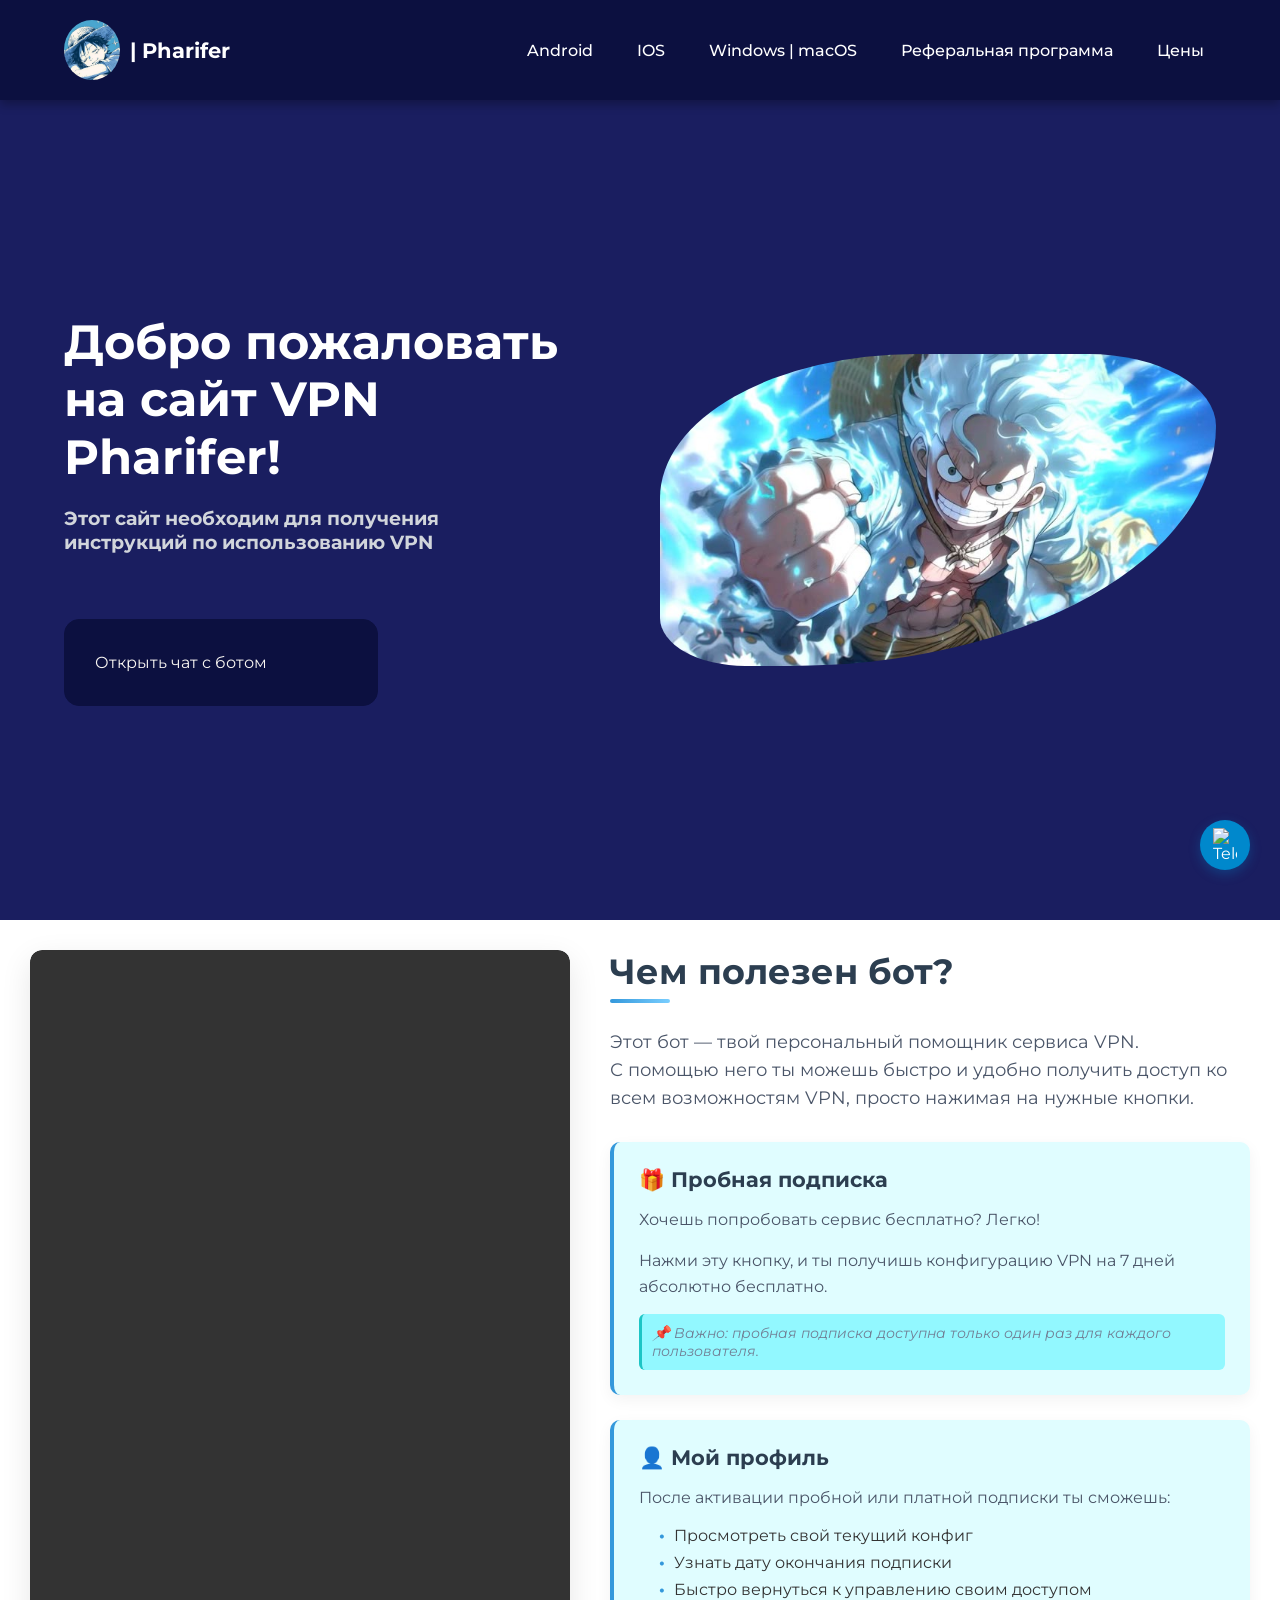
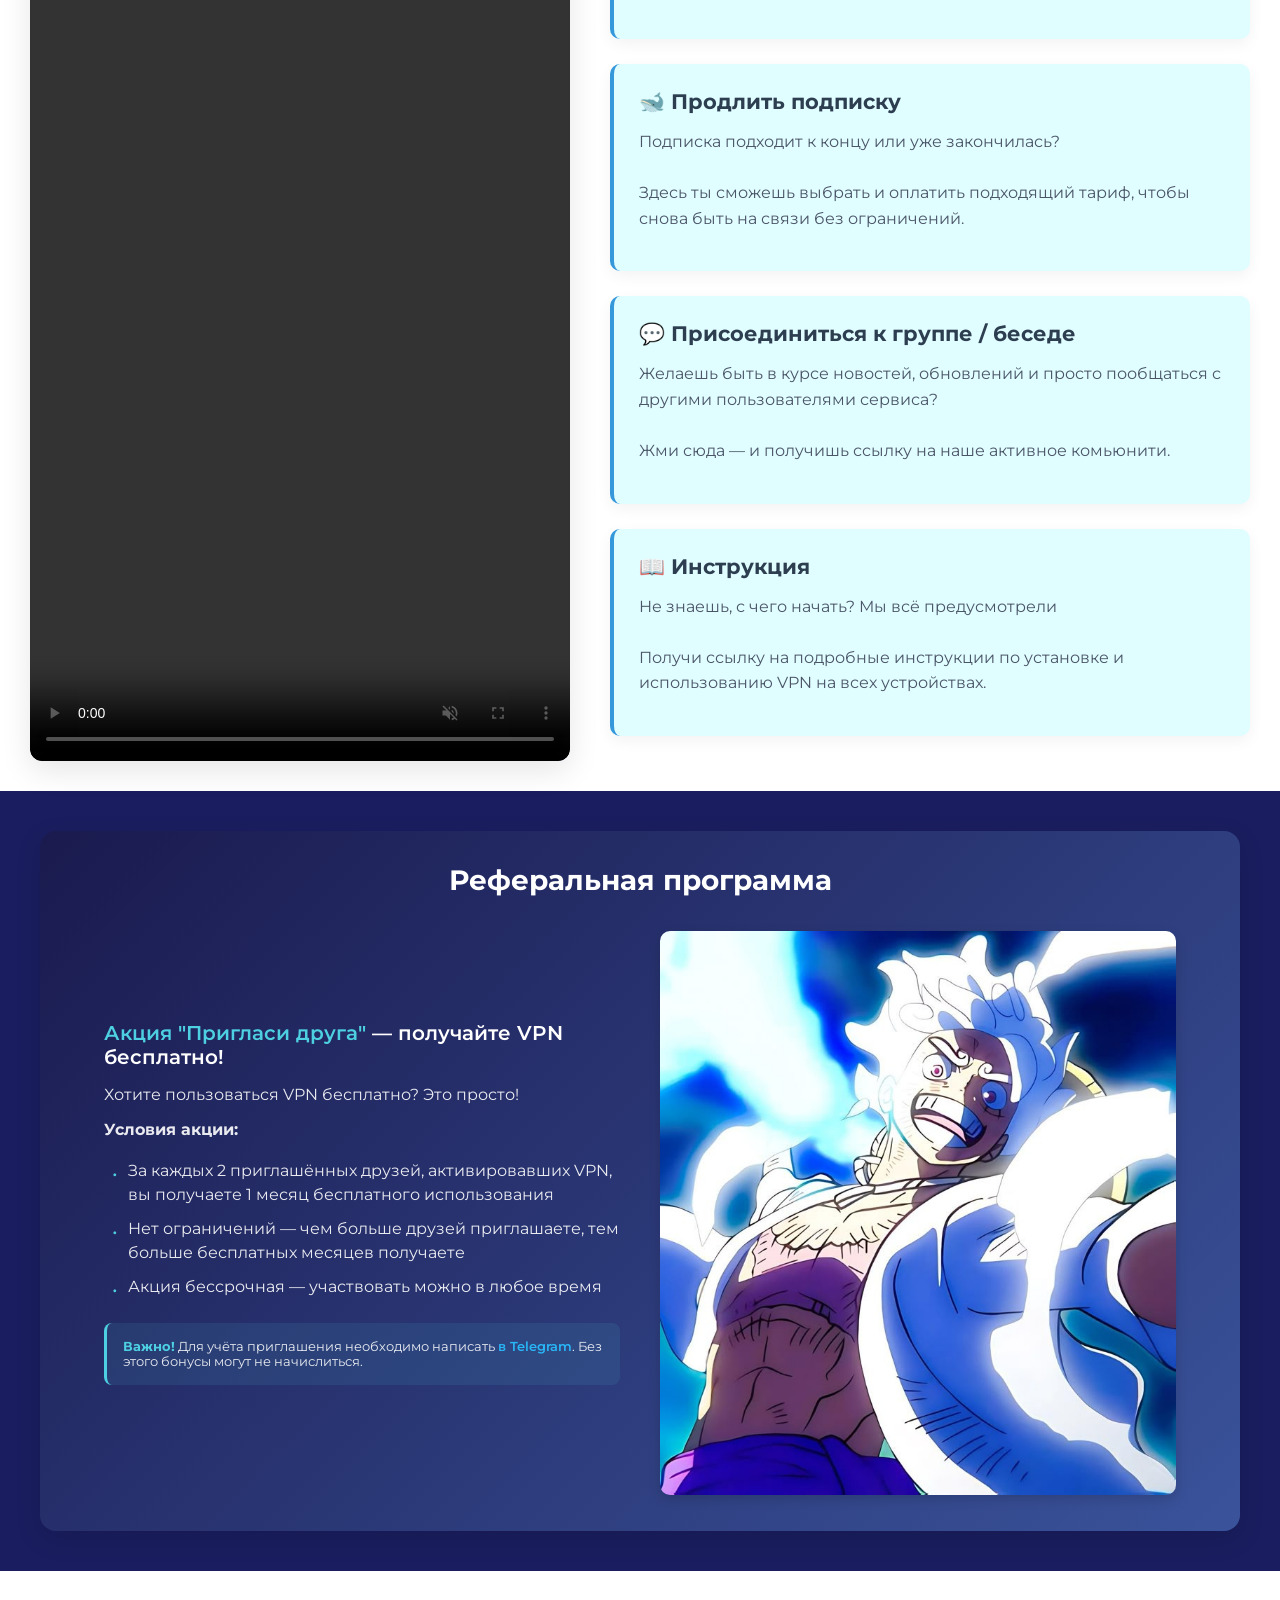
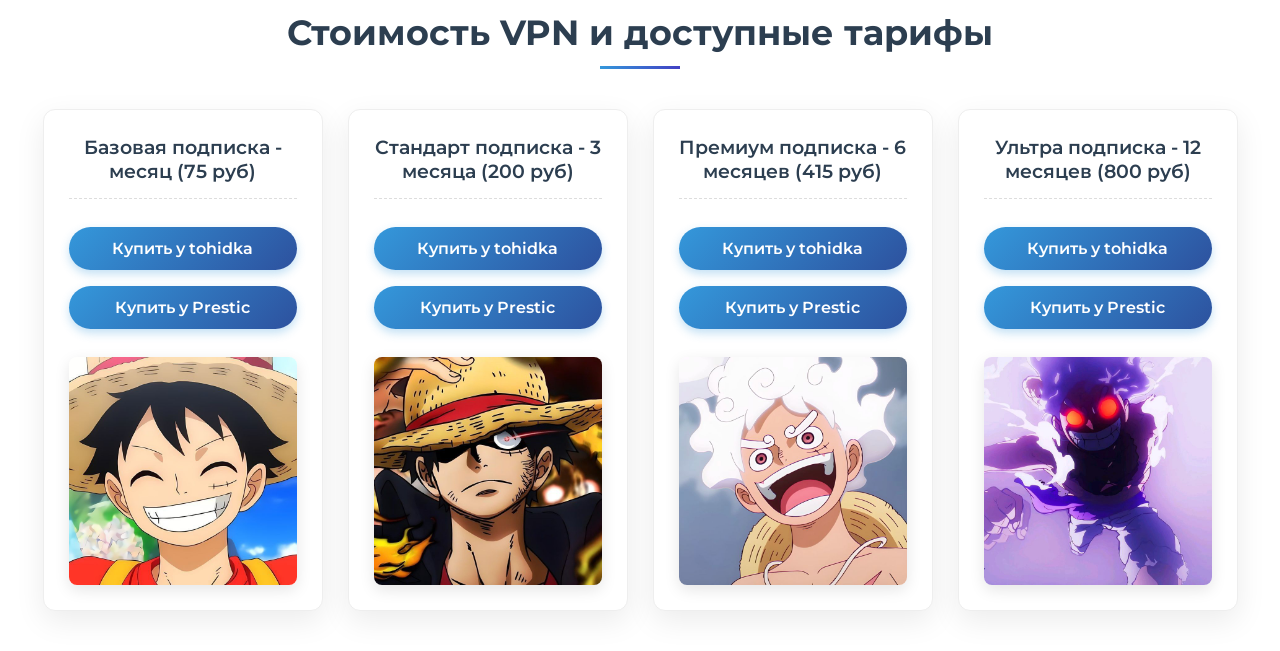
==== index.html @ 2c67ca66 "Update index.html" ====
<!DOCTYPE html>
<html lang="ru">
<head>
    <meta charset="UTF-8">
    <meta name="viewport" content="width=device-width, initial-scale=1.0">
    <title>Pharifer</title>
    <link rel="stylesheet" href="css/style.css">
</head>
<body>
    <script>
        document.addEventListener('DOMContentLoaded', function() {
        const chatWidget = document.getElementById('telegram-chat-widget');
        const chatTrigger = document.getElementById('telegram-chat-trigger');
        const closeBtn = document.querySelector('.chat-close');
        
        // Установка ссылки на Telegram
        const telegramLink = document.querySelector('.chat-button');
        telegramLink.href = `https://t.me/tohidka_b`; // Замените на ваш username
        
        // Автопоказ через 20 секунд
        setTimeout(() => {
            showChat();
        }, 20000);
        
        // Открытие по клику на кнопку
        chatTrigger.addEventListener('click', showChat);
        
        // Закрытие
        closeBtn.addEventListener('click', hideChat);
        
        function showChat() {
            chatWidget.classList.add('visible');
            chatTrigger.style.display = 'none'; // Скрываем кнопку при открытом чате
        }
        
        function hideChat() {
            chatWidget.classList.remove('visible');
            chatTrigger.style.display = 'flex'; // Показываем кнопку обратно
        }
        
        // Закрытие при клике вне окна
        document.addEventListener('click', (e) => {
            if (!chatWidget.contains(e.target) && 
                e.target !== chatTrigger && 
                !chatTrigger.contains(e.target)) {
            hideChat();
            }
        });
        });
    </script>

    <div id="telegram-chat-trigger" class="chat-trigger">
        <img src="https://telegram.org/img/t_logo.png" alt="Telegram" width="24">
    </div>

    <div id="telegram-chat-widget" class="telegram-chat">
        <div class="chat-header">
            <div class="chat-title">Pharifer</div>
            <div class="chat-close">×</div>
        </div>
        <div class="chat-body">
            <div class="chat-message bot-message">
                Здравствуйте!<br>Могу ли я чем-то помочь?
            </div>
        </div>
        <div class="chat-footer">
            <a href="https://t.me/your_username" target="_blank" class="chat-button">
                Отправить сообщение
            </a>

            <div class="chat-hint">Обычно отвечаю в течение 10 минут</div>
        </div>
    </div>


    <header class="navigation">
        <a href="#" class="logo-link">
            <img src="img/logo.jpg" alt="Логотип"> | Pharifer
        </a>
        <button class="menu-toggle" aria-label="Меню">
            <span></span>
            <span></span>   
            <span></span>
        </button>
        <ul class="nav-list">
            <li class="nav-item"><a href="android.html" class="nav-itemlink">Android</a></li>
            <li class="nav-item"><a href="ios.html" class="nav-itemlink">IOS</a></li>
            <li class="nav-item"><a href="winmac.html" class="nav-itemlink">Windows | macOS</a></li>
            <li class="nav-item"><a href="#refProg" class="nav-itemlink">Реферальная программа</a></li>
            <li class="nav-item"><a href="#price" class="nav-itemlink">Цены</a></li>
        </ul>
    </header>

    <section class="hello-block">
        <div class="hello-text">
            <h1 class="main_title">Добро пожаловать на сайт VPN Pharifer!</h1>
            <h3 class="subMainText">Этот сайт необходим для получения инструкций по использованию VPN</h3>

            <a href="https://t.me/Pharifer_bot" target="_blank" class="tg-link-button">Открыть чат с ботом</a>
        </div>
        <div class="hello-img">
            <img src="img/fon.jpg" alt="Фоновое изображение">
        </div>
    </section>

    <div class="features-container">
        <div class="features-video">
            <video autoplay muted playsinline loop controls class="video-element"
            x-webkit-airplay="allow" x-playsinline webkit-playsinline
            style="width:100%;height:100%;object-fit:contain;">
                <!-- Источники с разными разрешениями -->
                <source src="video/videoWEB.mp4" type="video/mp4" media="(min-width: 1024px)">
                <source src="video/videoWEB2.mp4" type="video/mp4" media="(min-width: 768px)">
                <source src="video/videoANDROID.mp4" type="video/mp4">
                <!-- Fallback текст -->
                Ваш браузер не поддерживает HTML5 видео.
            </video>
        </div>
        
        <div class="features-content">
            <h2 class="features-title">Чем полезен бот?</h2>
            <p class="features-intro">
                Этот бот — твой персональный помощник сервиса VPN.<br>
                С помощью него ты можешь быстро и удобно получить доступ ко всем возможностям VPN, просто нажимая на нужные кнопки.
            </p>
            
            <div class="feature-item">
                <h3 class="feature-heading">🎁 Пробная подписка</h3>
                <p class="feature-text">Хочешь попробовать сервис бесплатно? Легко!</p>
                <p class="feature-text">Нажми эту кнопку, и ты получишь конфигурацию VPN на 7 дней абсолютно бесплатно.</p>
                <p class="feature-note">📌 Важно: пробная подписка доступна только один раз для каждого пользователя.</p>
            </div>
            
            <div class="feature-item">
                <h3 class="feature-heading">👤 Мой профиль</h3>
                <p class="feature-text">После активации пробной или платной подписки ты сможешь:</p>
                <ol class="feature-list">
                    <li>Просмотреть свой текущий конфиг</li>
                    <li>Узнать дату окончания подписки</li>
                    <li>Быстро вернуться к управлению своим доступом</li>
                </ol>
            </div>
            
            <div class="feature-item">
                <h3 class="feature-title">🐋 Продлить подписку</h4>
                <p class="feature-text">Подписка подходит к концу или уже закончилась?<br><br>
                Здесь ты сможешь выбрать и оплатить подходящий тариф, чтобы снова быть на связи без ограничений.</p>
            </div>
            
            <div class="feature-item">
                <h3 class="feature-title">💬 Присоединиться к группе / беседе</h4>
                <p class="feature-text">Желаешь быть в курсе новостей, обновлений и просто пообщаться с другими пользователями сервиса?<br><br>
                Жми сюда — и получишь ссылку на наше активное комьюнити.</p>
            </div>
            
            <div class="feature-item">
                <h3 class="feature-title">📖 Инструкция</h4>
                <p class="feature-text">Не знаешь, с чего начать? Мы всё предусмотрели<br><br>
                Получи ссылку на подробные инструкции по установке и использованию VPN на всех устройствах.</p>
            </div>
        </div>
    </div> 

    <section class="ref-program" aria-labelledby="ref-program-heading" id="refProg">
        <div class="container">
            <h2 id="ref-program-heading" class="ref-program-title">Реферальная программа</h2>
            
            <div class="ref-content">
                <div class="ref-text">
                    <h3 class="ref-sub-title"><span class="accent">Акция "Пригласи друга"</span> — получайте VPN бесплатно!</h3>
                    
                    <p class="intro-text">Хотите пользоваться VPN бесплатно? Это просто!</p>
                    
                    <div class="conditions">
                        <h4 class="conditions-title">Условия акции:</h4>
                        <ul class="ref-list">
                            <li class="ref-list-item">За каждых 2 приглашённых друзей, активировавших VPN, вы получаете 1 месяц бесплатного использования</li>
                            <li class="ref-list-item">Нет ограничений — чем больше друзей приглашаете, тем больше бесплатных месяцев получаете</li>
                            <li class="ref-list-item">Акция бессрочная — участвовать можно в любое время</li>
                        </ul>
                    </div>
                    
                    <div class="notice" role="note">
                        <p class="notice-text">
                            <strong>Важно!</strong> Для учёта приглашения необходимо написать 
                            <a href="https://t.me/tohidka_b" target="_blank" rel="noopener noreferrer" class="telegram-link">в Telegram</a>. 
                            Без этого бонусы могут не начислиться.
                        </p>
                    </div>
                </div>
                
                <figure class="ref-image">
                    <img src="img/RefFON.jpg" alt="Иллюстрация реферальной программы" width="600" height="400" loading="lazy">
                </figure>
            </div>
        </div>
    </section>

    <section class="price" id="price">
        <h2 class="price-title">
            Стоимость VPN и доступные тарифы
        </h2>
    
        <div class="price-blocks">
            <div class="price-block">
                <p class="price-text">Базовая подписка - месяц (75 руб)</p>
                <a href="https://t.me/tohidka_b?text=Привет, хотел бы приобрести VPN на месяц" class="price-button">Купить у tohidka</a>
                <a href="https://t.me/Prestic?text=Привет, хотел бы приобрести VPN на месяц" class="price-button">Купить у Prestic</a>
                <img src="img/basicTraf.jpg" alt="Базовый тариф" class="price-img">
            </div>
    
            <div class="price-block">
                <p class="price-text">Стандарт подписка - 3 месяца (200 руб)</p>
                <a href="https://t.me/tohidka_b?text=Привет, хотел бы приобрести VPN на 3 месяца" class="price-button">Купить у tohidka</a>
                <a href="https://t.me/Prestic?text=Привет, хотел бы приобрести VPN на 3 месяца" class="price-button">Купить у Prestic</a>
                <img src="img/normalTraf.jpg" alt="Тариф на 3 месяца" class="price-img">
            </div>
    
            <div class="price-block">
                <p class="price-text">Премиум подписка - 6 месяцев (415 руб)</p>
                <a href="https://t.me/tohidka_b?text=Привет, хотел бы приобрести VPN на 6 месяцев" class="price-button">Купить у tohidka</a>
                <a href="https://t.me/Prestic?text=Привет, хотел бы приобрести VPN на 6 месяцев" class="price-button">Купить у Prestic</a>
                <img src="img/proTraf.jpg" alt="Тариф на 6 месяцев" class="price-img">
            </div>
    
            <div class="price-block">
                <p class="price-text">Ультра подписка - 12 месяцев (800 руб)</p>
                <a href="https://t.me/tohidka_b?text=Привет, хотел бы приобрести VPN на 12 месяцев" class="price-button">Купить у tohidka</a>
                <a href="https://t.me/Prestic?text=Привет, хотел бы приобрести VPN на 12 месяцев" class="price-button">Купить у Prestic</a>
                <img src="img/UltraTraf.jpg" alt="Тариф на 12 месяцев" class="price-img">
            </div>
        </div>
    </section>
      
    <script>
        // Мобильное меню
        document.querySelector('.menu-toggle').addEventListener('click', function() {
            document.querySelector('.nav-list').classList.toggle('active');
            this.classList.toggle('active');
        });
    </script>
</body>
</html>
---- css/style.css ----
/* Сброс и базовые стили */
@import url('https://fonts.googleapis.com/css2?family=Montserrat:ital,wght@0,100..900;1,100..900&display=swap');

* {
    margin: 0;
    padding: 0;
    box-sizing: border-box;
    font-family: "Montserrat", sans-serif;
}

body {
    color: white;
    min-height: 100vh;
    scroll-behavior: smooth;
    background-color: #1a1e60;
    overflow-x: hidden;
}

.telegram-chat {
    position: fixed;
    display: none;
    bottom: 90px;
    right: 30px;
    width: 300px;
    background: white;
    border-radius: 12px;
    box-shadow: 0 10px 30px rgba(0, 0, 0, 0.15);
    font-family: 'Segoe UI', sans-serif;
    overflow: hidden;
    opacity: 0;
    transform: translateY(20px);
    transition: all 0.3s ease;
    z-index: 1000;
  }

.telegram-chat.visible {
    opacity: 1;
    transform: translateY(0);
    display: block;
}

.chat-trigger {
    position: fixed;
    bottom: 30px;
    right: 30px;
    width: 50px;
    height: 50px;
    background: #0088cc;
    border-radius: 50%;
    display: flex;
    align-items: center;
    justify-content: center;
    cursor: pointer;
    box-shadow: 0 4px 12px rgba(0, 136, 204, 0.3);
    z-index: 999;
    transition: all 0.3s;
  }
  
.chat-trigger:hover {
    background: #0077b3;
    transform: scale(1.1);
}

/* Шапка чата */
.chat-header {
    background: linear-gradient(135deg, #0088cc, #00a2e8);
    color: white;
    padding: 15px;
    display: flex;
    justify-content: space-between;
    align-items: center;
}

.chat-title {
    font-weight: bold;
    font-size: 16px;
}

.chat-close {
    font-size: 20px;
    cursor: pointer;
}

/* Тело чата */
.chat-body {
    padding: 15px;
    background: #f9f9f9;
    min-height: 80px;
}

.bot-message {
    color: #333;
    line-height: 1.4;
}

/* Футер чата */
.chat-footer {
    padding: 15px;
    text-align: center;
}

.chat-button {
    display: inline-block;
    background: #0088cc;
    color: white;
    padding: 10px 20px;
    border-radius: 20px;
    text-decoration: none;
    font-weight: 500;
    transition: all 0.3s;
}

.chat-button:hover {
    background: #0077b3;
    transform: translateY(-2px);
    box-shadow: 0 4px 8px rgba(0, 0, 0, 0.1);
}

.chat-hint {
    font-size: 12px;
    color: #777;
    margin-top: 10px;
}

/* Навигация */
.navigation {
    position: sticky;
    top: 0;
    z-index: 1000;
    display: flex;
    justify-content: space-between;
    align-items: center;
    padding: 20px 5%;
    background-color: #0c1040;
    box-shadow: 0 4px 10px rgba(0, 0, 0, 0.3);
}

/* Лого */
.logo-link {
    display: flex;
    align-items: center;
    color: white;
    text-decoration: none;
    font-size: 1.3rem;
    font-weight: bold;
    z-index: 1001;
}

.logo-link img {
    height: 60px;
    margin-right: 10px;
    border-radius: 100%;
}

/* Кнопка меню для мобильных */
.menu-toggle {
    display: none;
    flex-direction: column;
    justify-content: space-around;
    width: 30px;
    height: 25px;
    background: transparent;
    border: none;
    cursor: pointer;
    padding: 0;
    z-index: 1001;
}

.menu-toggle span {
    width: 100%;
    height: 3px;
    background: white;
    border-radius: 3px;
    transition: all 0.3s ease;
}

.menu-toggle.active span:nth-child(1) {
    transform: translateY(8px) rotate(45deg);
}

.menu-toggle.active span:nth-child(2) {
    opacity: 0;
}

.menu-toggle.active span:nth-child(3) {
    transform: translateY(-8px) rotate(-45deg);
}

/* Меню */
.nav-list {
    list-style: none;
    display: flex;
    gap: 20px;
}

.nav-itemlink {
    color: white;
    text-decoration: none;
    font-size: 1rem;
    font-weight: 500;
    padding: 8px 12px;
    border-radius: 8px;
    transition: background-color 0.3s, color 0.3s;
}

.nav-itemlink:hover {
    background-color: #1e255c;
    color: #4ade80;
}

/* Блок приветствия */
.hello-block {
    display: flex;
    justify-content: space-between;
    align-items: center;
    padding: 40px 5%;
    text-align: left;
    gap: 40px;
    width: 100%;
    min-height: calc(100vh - 80px);
    background-color: #1a1e60;
    flex-wrap: wrap;
}

.hello-text {
    flex: 1;
    min-width: 300px;
}

.main_title {
    font-size: clamp(1.8rem, 5vw, 3rem);
    font-weight: 700;
    margin-bottom: 20px;
    line-height: 1.2;
    width: 90%;
}

.subMainText {
    font-size: clamp(1rem, 2vw, 1.2rem);
    color: #d1d5db;
    margin-bottom: 40px;
    max-width: 90%;
}

.hello-img {
    flex: 1;
    display: flex;
    justify-content: center;
    min-width: 280px;
}

.hello-img img {
    max-width: 100%;
    border-top-left-radius: 60%;
    border-top-right-radius: 30%;
    border-bottom-left-radius: 20%;
    border-bottom-right-radius: 100%;
    height: auto;
    object-fit: contain;
    max-height: 500px;
}

.tg-link-button {
    background-color: #0c1040;
    margin-top: 25px;
    display: inline-block;
    padding: 33px 110px 33px 30px;
    border-radius: 15px;
    text-decoration: none;
    color: #f9f6f2;
    transition: .3s;
    border: 1px solid #0c1040;
    font-size: 1rem;
    text-align: center;
}

.tg-link-button:hover {
    background-color: #1e255c;
    color: #4ade80;
    transition: .3s;
    border: 1px solid #fff;
}

.features-container {
    display: flex;
    flex-wrap: wrap;
    gap: 40px;
    max-width: 100%;
    background: #fff;
    margin: 0 auto;
    padding: 30px;
    font-family: 'Segoe UI', Roboto, 'Helvetica Neue', Arial, sans-serif;
    color: #333;
}

.features-content {
    flex: 1 1 500px;
    min-width: 300px; /* Добавлено для лучшей адаптивности */
}

.features-title {
    font-size: clamp(1.8rem, 4vw, 2.2rem); /* Адаптивный размер шрифта */
    margin-bottom: 25px;
    color: #2c3e50;
    position: relative;
    padding-bottom: 10px;
}

.features-title::after {
    content: '';
    position: absolute;
    bottom: 0;
    left: 0;
    width: 60px;
    height: 4px;
    background: linear-gradient(90deg, #3498db, #79ceff);
    border-radius: 2px;
}

.features-intro {
    font-size: 1.1rem;
    line-height: 1.6;
    margin-bottom: 30px;
    color: #4a5568;
}

.feature-item, .feature-block { /* Добавлен .feature-block */
    background: rgb(224, 253, 255);
    border-radius: 10px;
    padding: 25px;
    margin-bottom: 25px;
    box-shadow: 0 5px 15px rgba(0, 0, 0, 0.05);
    border-left: 4px solid #3498db;
    transition: transform 0.3s ease, box-shadow 0.3s ease;
}

.feature-item:hover, .feature-block:hover {
    transform: translateY(-3px);
    box-shadow: 0 8px 25px rgba(0, 0, 0, 0.1);
}

.feature-heading, .feature-title { /* Объединены общие стили */
    font-size: 1.3rem;
    margin-top: 0;
    margin-bottom: 15px;
    color: #2c3e50;
    display: flex;
    align-items: center;
    gap: 10px;
}

.feature-text {
    font-size: 1rem;
    line-height: 1.6;
    color: #4a5568;
    margin-bottom: 15px;
}

.feature-note {
    font-size: 0.9rem;
    color: #718096;
    font-style: italic;
    padding: 10px;
    background: rgb(146, 248, 255);
    border-radius: 6px;
    border-left: 3px solid #1dc5c5;
}

.feature-list {
    padding-left: 20px;
    margin: 15px 0;
    list-style: none;
}

.feature-list li {
    margin-bottom: 8px;
    position: relative;
    padding-left: 15px;
}

.feature-list li::before {
    content: '•';
    position: absolute;
    left: 0;
    color: #3498db;
    font-weight: bold;
}

.features-video {
    flex: 1 1 400px;
    position: relative;
    border-radius: 12px;
    overflow: hidden;
    box-shadow: 0 10px 30px rgba(0, 0, 0, 0.1);
    transition: transform 0.3s ease;
    background: linear-gradient(135deg, #f5f7fa 0%, #c3cfe2 100%);
    display: flex;
    justify-content: center;
    align-items: center;
    aspect-ratio: 16/9;
    min-height: 250px; /* Добавлено для мобильных */
}

.video-element {
    width: 100%;
    height: 100%;
    object-fit: contain;
    border-radius: 12px;
}

/* Улучшенный полноэкранный режим */
.video-element {
    -webkit-overflow-scrolling: touch;
    -webkit-full-screen: true;
    -moz-full-screen: true;
    -ms-full-screen: true;
}

.features-video:hover .video-placeholder {
    opacity: 1;
}

/* Анимации */
@keyframes fadeIn {
    from { opacity: 0; transform: translateY(20px); }
    to { opacity: 1; transform: translateY(0); }
}

.feature-item, .feature-block {
    animation: fadeIn 0.6s ease forwards;
    opacity: 0; /* Начальное состояние - прозрачность 0 */
}

/* Оптимизированные задержки анимации */
.features-content > *:nth-child(1) { animation-delay: 0.1s; }
.features-content > *:nth-child(2) { animation-delay: 0.2s; }
.features-content > *:nth-child(3) { animation-delay: 0.3s; }
.features-content > *:nth-child(4) { animation-delay: 0.4s; }
.features-content > *:nth-child(5) { animation-delay: 0.5s; }
.features-content > *:nth-child(6) { animation-delay: 0.6s; }
.features-content > *:nth-child(7) { animation-delay: 0.7s; }

/* Реферальная программа */
.ref-program {
    max-width: 1200px;
    margin: 2.5rem auto;
    padding: 2rem 5%;
    background: linear-gradient(135deg, #1a1a4e, #3a539b);
    border-radius: 1rem;
    box-shadow: 0 0.5rem 1.5rem rgba(0, 0, 0, 0.15);
    color: rgba(255, 255, 255, 0.9);
}

.ref-program-title {
    color: #fff;
    font-size: clamp(1.5rem, 3vw, 1.75rem);
    margin-bottom: 1.5rem;
    text-align: center;
    position: relative;
    padding-bottom: 0.625rem;
}

.ref-sub-title {
    color: #fff;
    font-size: clamp(1.1rem, 2vw, 1.25rem);
    margin-bottom: 1rem;
    font-weight: 600;
}

.ref-sub-title .accent {
    color: #4dd0e1;
}

.ref-content {
    display: flex;
    align-items: center;
    gap: 2.5rem;
    flex-wrap: wrap;
}

.ref-text {
    flex: 1;
    min-width: 300px;
}

.ref-image {
    flex: 1;
    text-align: center;
    min-width: 300px;
}

.ref-image img {
    max-width: 100%;
    height: auto;
    border-radius: 0.625rem;
    box-shadow: 0 0.25rem 0.75rem rgba(0, 0, 0, 0.15);
    transition: transform 0.3s ease;
}

.ref-image img:hover {
    transform: scale(1.03);
}

.intro-text {
    margin-bottom: 1rem;
}

.conditions {
    margin-bottom: 1.5rem;
}

.ref-list {
    list-style-type: none;
    padding-left: 1.5rem;
    margin: 1.25rem 0;
}

.ref-list li {
    margin-bottom: 0.625rem;
    padding-left: 0;
    position: relative;
    line-height: 1.5;
}

.ref-list li::before {
    content: "•";
    position: absolute;
    left: -1rem;
    color: #4dd0e1;
    font-size: 1.2rem;
}

.notice {
    background-color: rgba(77, 208, 225, 0.1);
    padding: 1rem;
    border-radius: 0.5rem;
    margin: 1.5rem 0;
    border-left: 3px solid #4dd0e1;
}

.notice-text {
    font-size: 12.5px;
}

.notice-text strong {
    color: #4dd0e1;
}

.telegram-link {
    color: #29b6f6;
    font-weight: 600;
    text-decoration: none;
    transition: color 0.2s;
}

.telegram-link:hover {
    color: #b3e5fc;
    text-decoration: underline;
}

.price {
    background-color: white;
    padding: 40px 20px;
    font-family: 'Segoe UI', Tahoma, Geneva, Verdana, sans-serif;
    max-width: 100%;
    margin: 0 auto;
}

.price-title {
    text-align: center;
    color: #2c3e50;
    font-size: 2.2rem;
    margin-bottom: 40px;
    position: relative;
    padding-bottom: 15px;
}

.price-title:after {
    content: '';
    position: absolute;
    bottom: 0;
    left: 50%;
    transform: translateX(-50%);
    width: 80px;
    height: 3px;
    background: linear-gradient(90deg, #3498db, #4240c4);
}

.price-blocks {
    display: flex;
    flex-wrap: wrap;
    justify-content: center;
    gap: 25px;
}

.price-block {
    background: white;
    border-radius: 12px;
    box-shadow: 0 10px 30px rgba(0, 0, 0, 0.08);
    padding: 25px;
    width: 280px;
    transition: transform 0.3s, box-shadow 0.3s;
    border: 1px solid #eee;
    display: flex;
    flex-direction: column;
    align-items: center;
}

.price-block:hover {
    transform: translateY(-10px);
    box-shadow: 0 15px 35px rgba(0, 0, 0, 0.12);
}

.price-text {
    color: #2c3e50;
    font-size: 1.2rem;
    font-weight: 600;
    margin-bottom: 20px;
    text-align: center;
    padding-bottom: 15px;
    border-bottom: 1px dashed #ddd;
    width: 100%;
}

.price-button {
    background: linear-gradient(135deg, #3498db, #2d519e);
    color: white;
    border: none;
    padding: 12px 25px;
    border-radius: 30px;
    font-weight: 600;
    text-decoration: none;
    margin: 8px 0;
    width: 100%;
    text-align: center;
    transition: all 0.3s;
    box-shadow: 0 4px 10px rgba(52, 152, 219, 0.3);
}

.price-button:hover {
    transform: translateY(-3px);
    box-shadow: 0 7px 15px rgba(52, 152, 219, 0.4);
}

.price-button:active {
    transform: translateY(1px);
}

.price-img {
    width: 100%;
    border-radius: 8px;
    margin-top: 20px;
    box-shadow: 0 5px 15px rgba(0, 0, 0, 0.1);
}

@media (max-width: 768px) {
    .menu-toggle {
        display: flex;
    }
    
    .nav-list {
        position: fixed;
        top: 0;
        right: -100%;
        width: 70%;
        height: 100vh;
        background-color: #0c1040;
        flex-direction: column;
        align-items: center;
        justify-content: center;
        transition: right 0.3s ease;
        gap: 30px;
    }
    
    .nav-list.active {
        right: 0;
    }
    
    .hello-block {
        flex-direction: column;
        text-align: center;
        padding-top: 80px;
    }
    
    .hello-text {
        width: 100%;
        text-align: center;
    }
    
    .subMainText {
        margin-left: auto;
        margin-right: auto;
    }
    
    .tg-link-button {
        margin-left: auto;
        margin-right: auto;
    }
    
    .ref-content {
        flex-direction: column;
    }
    
    .ref-image {
        order: -1;
    }

    .price-blocks {
        flex-direction: column;
        align-items: center;
    }
    
    .price-block {
        width: 90%;
    }

    .features-container {
        padding: 20px;
        gap: 20px;
    }
    
    .features-video {
        aspect-ratio: 9/16;
        min-height: auto;
    }
    
    .feature-item, .feature-block {
        padding: 18px;
    }
    
    .feature-heading, .feature-title {
        font-size: 1.1rem;
    }
}

/* Медиа-запросы для адаптации */
@media (max-width: 1024px) {
    .hello-block {
        padding: 40px 5%;
        height: auto;
    }
    
}

@media (max-width: 480px) {
    .navigation {
        padding: 15px 5%;
    }
    
    .logo-link {
        font-size: 1.1rem;
    }
    
    .logo-link img {
        height: 30px;
    }
    
    .main_title {
        font-size: 1.8rem;
    }
    
    .subMainText {
        font-size: 1rem;
    }
    
    .tg-link-button {
        padding: 12px 24px;
        font-size: 0.9rem;
    }
    
    .ref-program {
        padding: 1.5rem;
    }

    .features-container {
        padding: 15px;
    }
    
    .features-title {
        font-size: 1.5rem;
    }
    
    .features-intro {
        font-size: 1rem;
    }
}
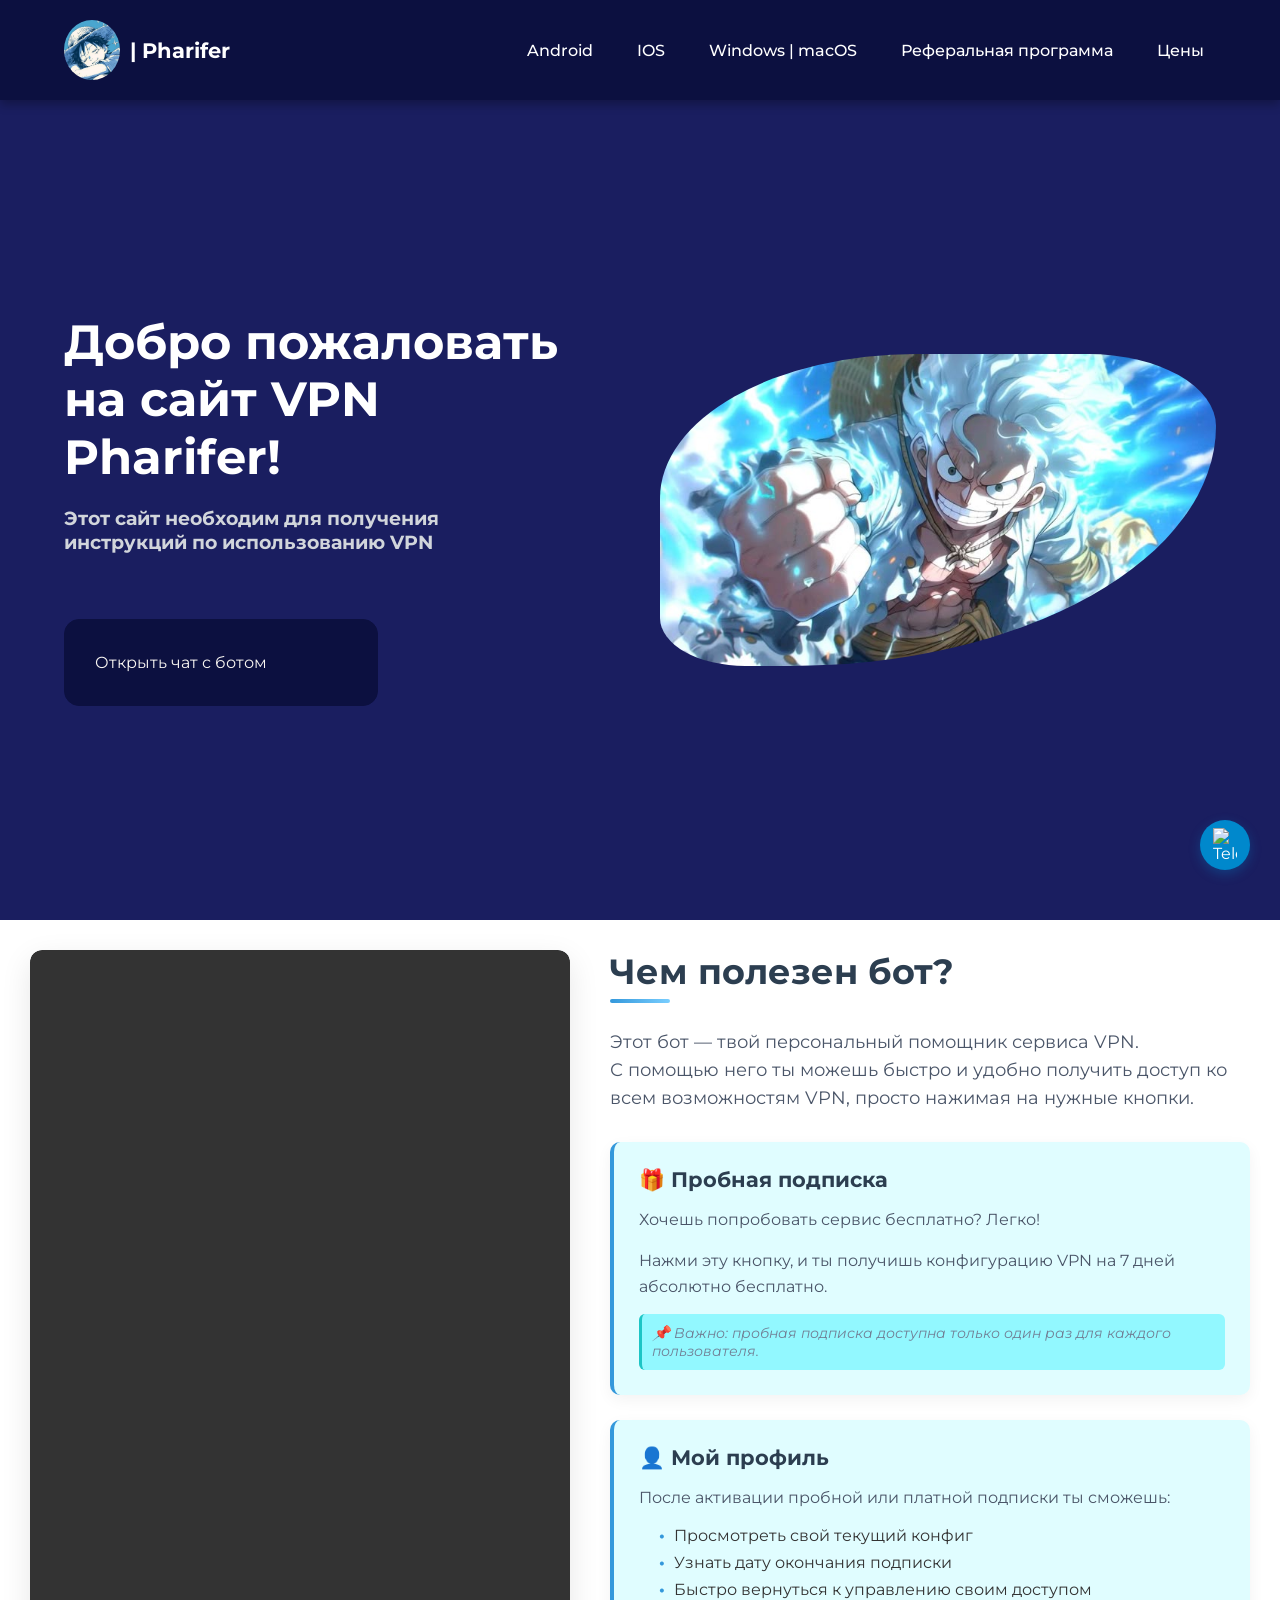
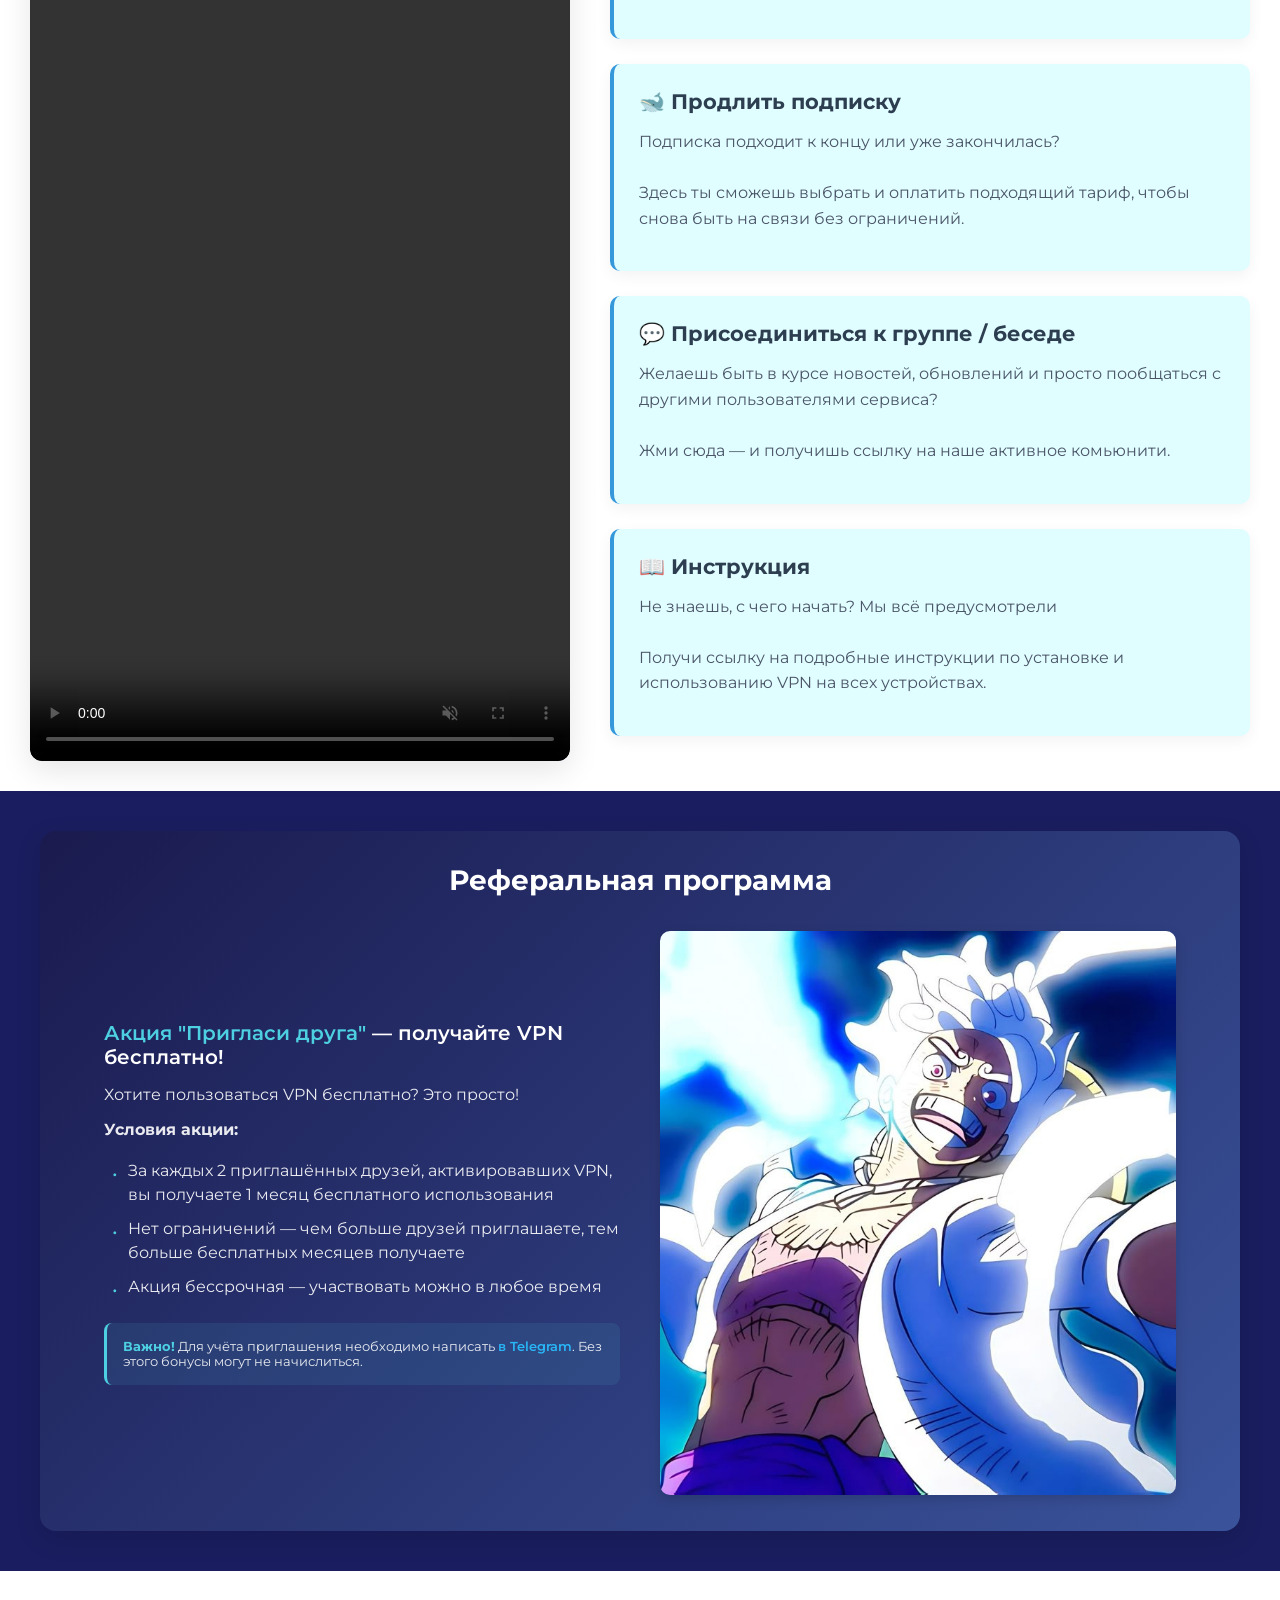
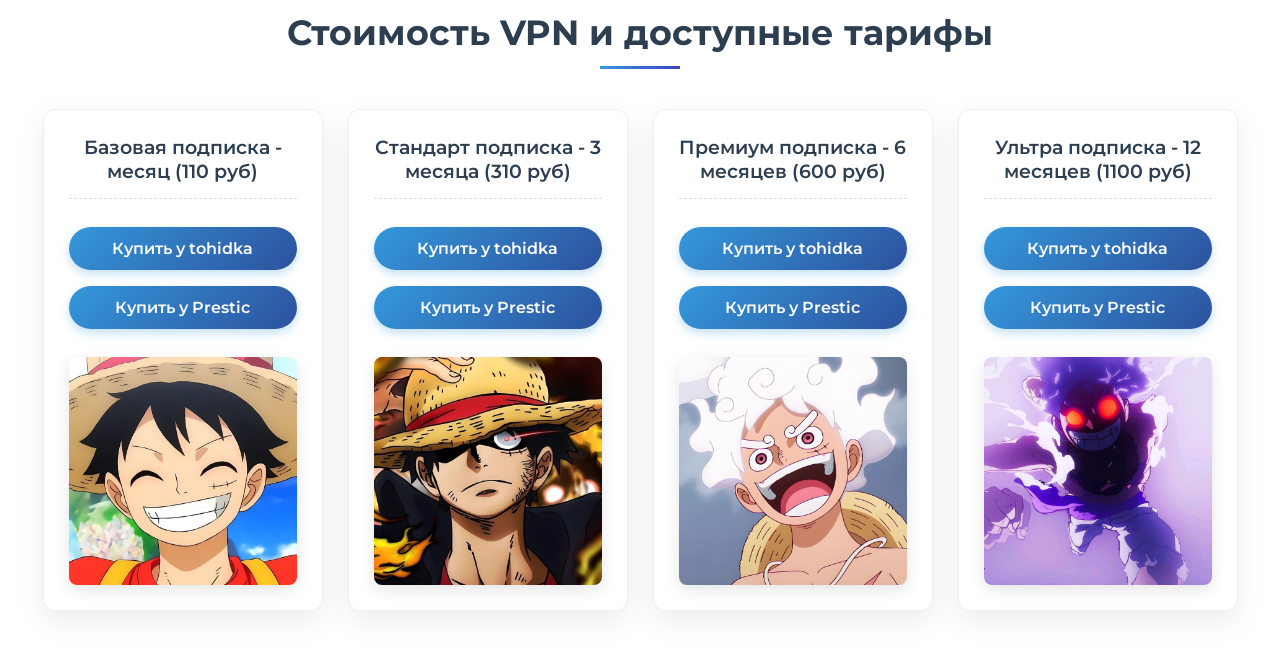
==== commit f43e6ea7: "Update index.html" ====
--- a/index.html
+++ b/index.html
@@ -203,28 +203,28 @@
     
         <div class="price-blocks">
             <div class="price-block">
-                <p class="price-text">Базовая подписка - месяц (75 руб)</p>
+                <p class="price-text">Базовая подписка - месяц (110 руб)</p>
                 <a href="https://t.me/tohidka_b?text=Привет, хотел бы приобрести VPN на месяц" class="price-button">Купить у tohidka</a>
                 <a href="https://t.me/Prestic?text=Привет, хотел бы приобрести VPN на месяц" class="price-button">Купить у Prestic</a>
                 <img src="img/basicTraf.jpg" alt="Базовый тариф" class="price-img">
             </div>
     
             <div class="price-block">
-                <p class="price-text">Стандарт подписка - 3 месяца (200 руб)</p>
+                <p class="price-text">Стандарт подписка - 3 месяца (310 руб)</p>
                 <a href="https://t.me/tohidka_b?text=Привет, хотел бы приобрести VPN на 3 месяца" class="price-button">Купить у tohidka</a>
                 <a href="https://t.me/Prestic?text=Привет, хотел бы приобрести VPN на 3 месяца" class="price-button">Купить у Prestic</a>
                 <img src="img/normalTraf.jpg" alt="Тариф на 3 месяца" class="price-img">
             </div>
     
             <div class="price-block">
-                <p class="price-text">Премиум подписка - 6 месяцев (415 руб)</p>
+                <p class="price-text">Премиум подписка - 6 месяцев (600 руб)</p>
                 <a href="https://t.me/tohidka_b?text=Привет, хотел бы приобрести VPN на 6 месяцев" class="price-button">Купить у tohidka</a>
                 <a href="https://t.me/Prestic?text=Привет, хотел бы приобрести VPN на 6 месяцев" class="price-button">Купить у Prestic</a>
                 <img src="img/proTraf.jpg" alt="Тариф на 6 месяцев" class="price-img">
             </div>
     
             <div class="price-block">
-                <p class="price-text">Ультра подписка - 12 месяцев (800 руб)</p>
+                <p class="price-text">Ультра подписка - 12 месяцев (1100 руб)</p>
                 <a href="https://t.me/tohidka_b?text=Привет, хотел бы приобрести VPN на 12 месяцев" class="price-button">Купить у tohidka</a>
                 <a href="https://t.me/Prestic?text=Привет, хотел бы приобрести VPN на 12 месяцев" class="price-button">Купить у Prestic</a>
                 <img src="img/UltraTraf.jpg" alt="Тариф на 12 месяцев" class="price-img">
@@ -241,3 +241,4 @@
     </script>
 </body>
 </html>
+
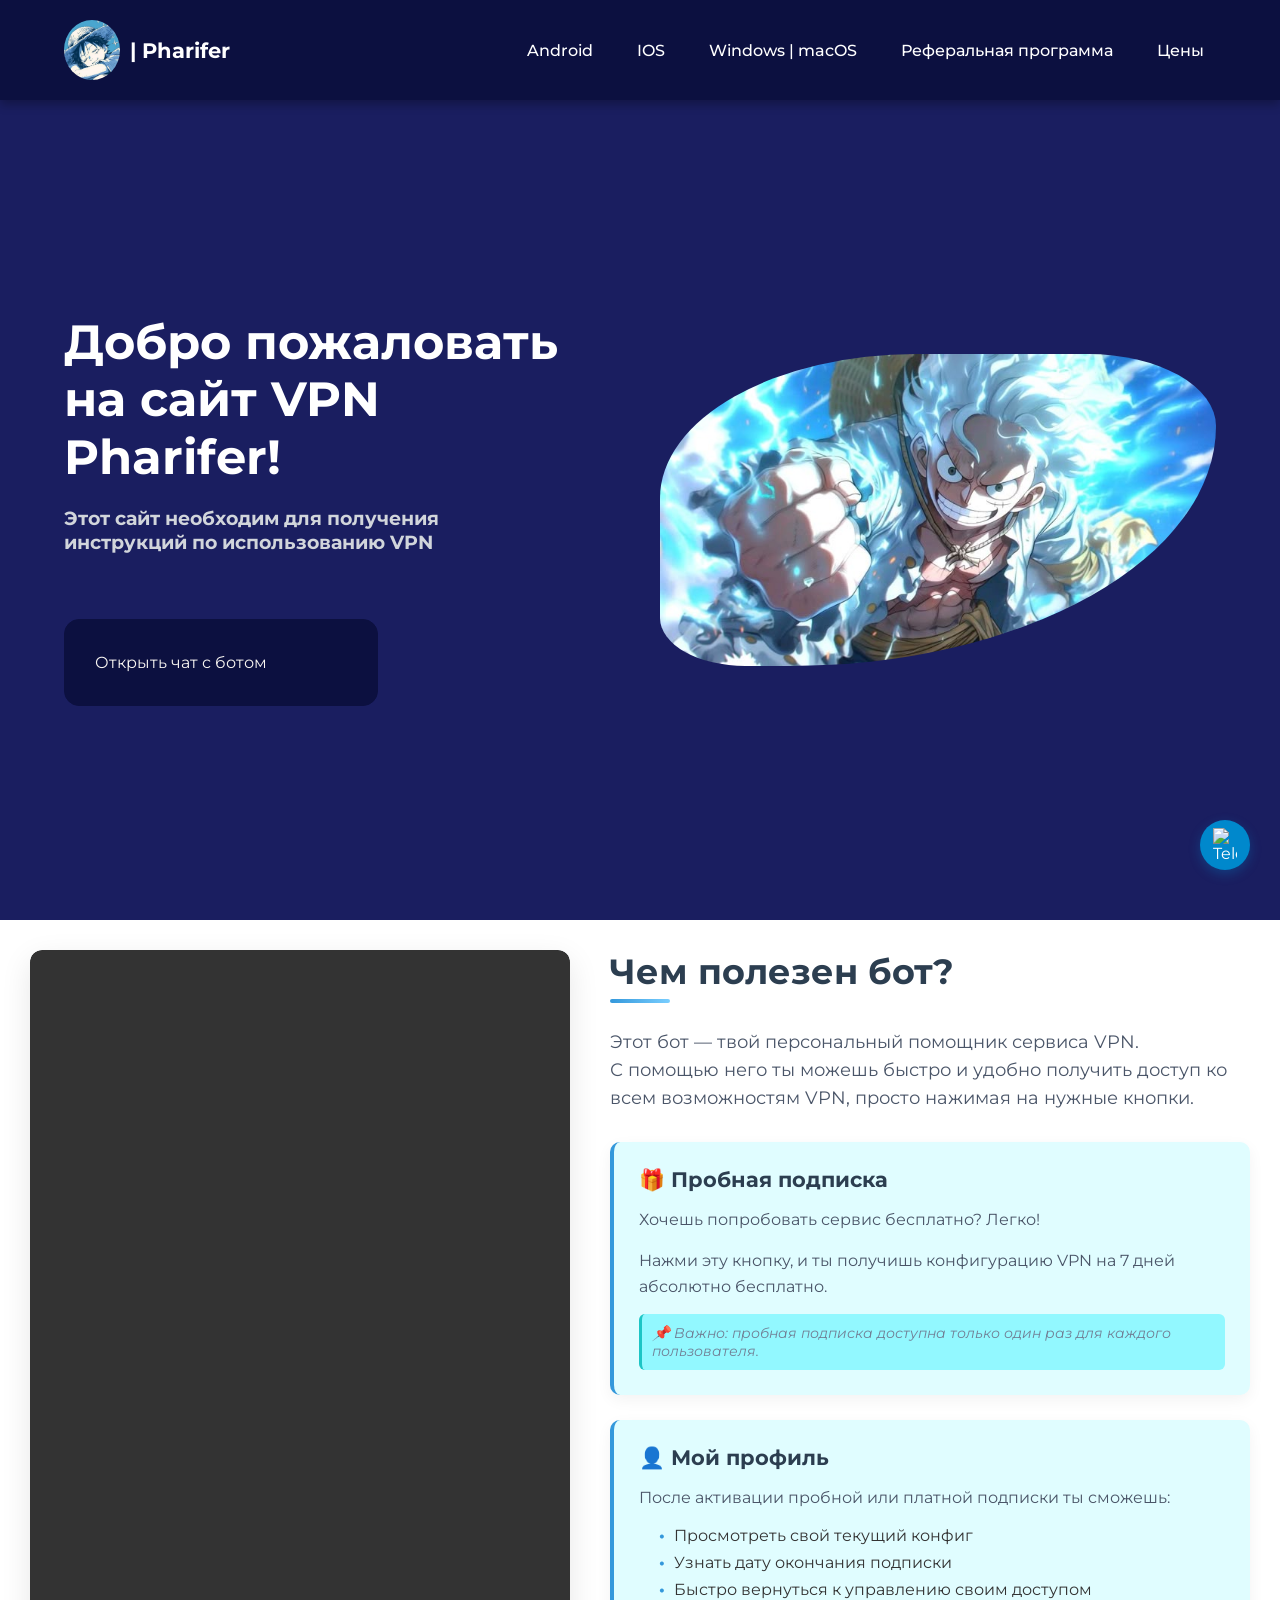
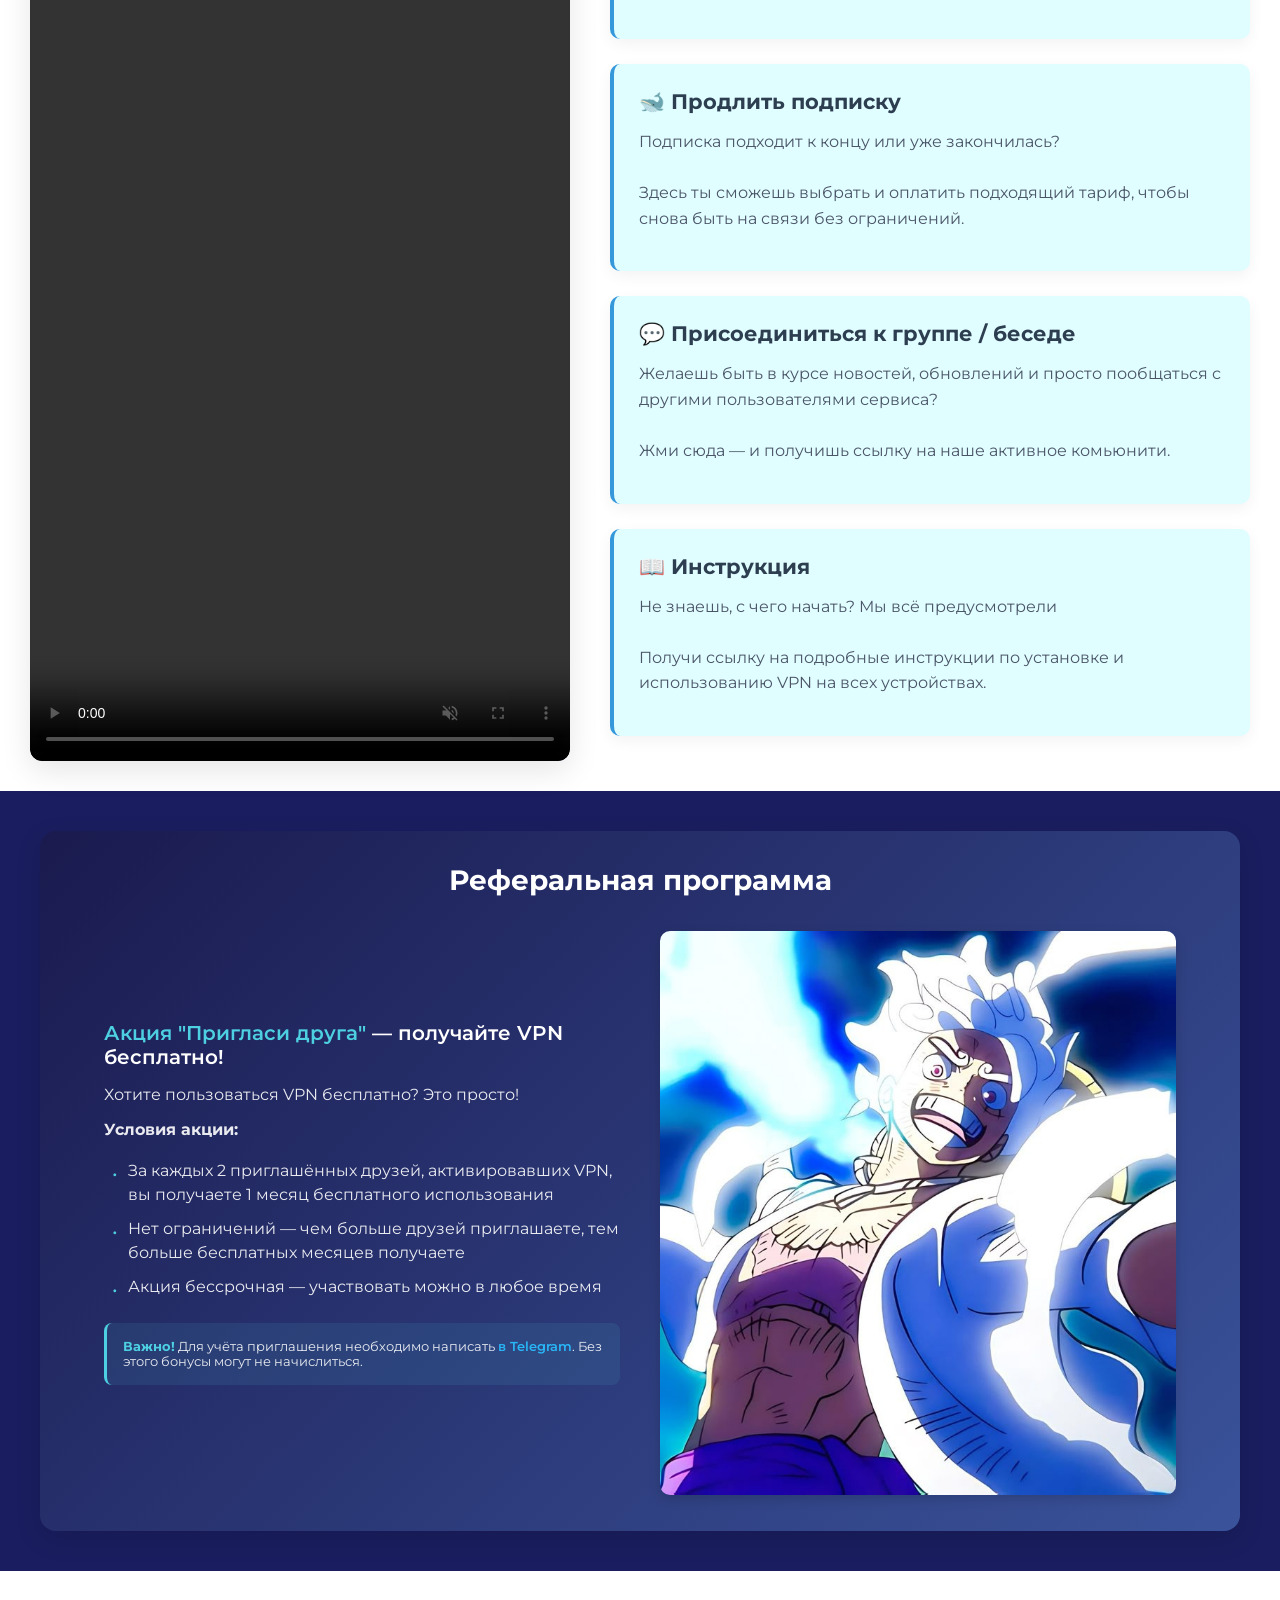
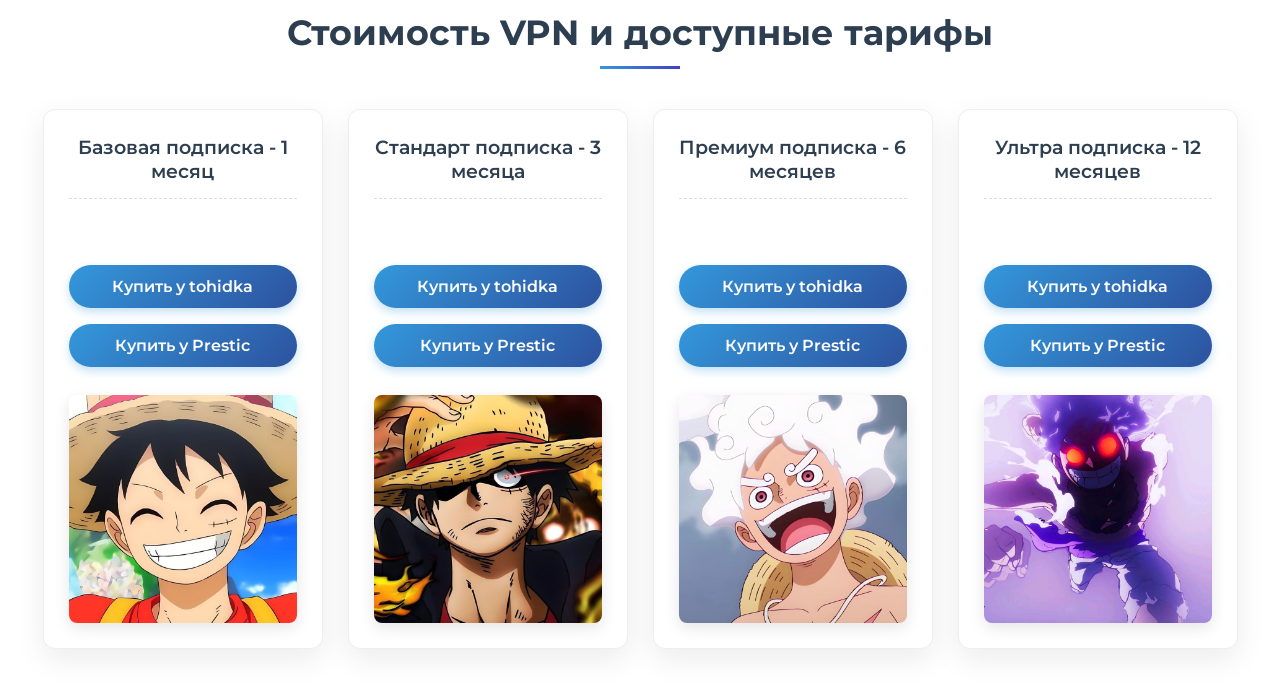
==== commit 03164218: "Update index.html" ====
--- a/index.html
+++ b/index.html
@@ -196,41 +196,46 @@
         </div>
     </section>
 
-    <section class="price" id="price">
-        <h2 class="price-title">
-            Стоимость VPN и доступные тарифы
-        </h2>
-    
-        <div class="price-blocks">
-            <div class="price-block">
-                <p class="price-text">Базовая подписка - месяц (110 руб)</p>
-                <a href="https://t.me/tohidka_b?text=Привет, хотел бы приобрести VPN на месяц" class="price-button">Купить у tohidka</a>
-                <a href="https://t.me/Prestic?text=Привет, хотел бы приобрести VPN на месяц" class="price-button">Купить у Prestic</a>
-                <img src="img/basicTraf.jpg" alt="Базовый тариф" class="price-img">
-            </div>
-    
-            <div class="price-block">
-                <p class="price-text">Стандарт подписка - 3 месяца (310 руб)</p>
-                <a href="https://t.me/tohidka_b?text=Привет, хотел бы приобрести VPN на 3 месяца" class="price-button">Купить у tohidka</a>
-                <a href="https://t.me/Prestic?text=Привет, хотел бы приобрести VPN на 3 месяца" class="price-button">Купить у Prestic</a>
-                <img src="img/normalTraf.jpg" alt="Тариф на 3 месяца" class="price-img">
-            </div>
-    
-            <div class="price-block">
-                <p class="price-text">Премиум подписка - 6 месяцев (600 руб)</p>
-                <a href="https://t.me/tohidka_b?text=Привет, хотел бы приобрести VPN на 6 месяцев" class="price-button">Купить у tohidka</a>
-                <a href="https://t.me/Prestic?text=Привет, хотел бы приобрести VPN на 6 месяцев" class="price-button">Купить у Prestic</a>
-                <img src="img/proTraf.jpg" alt="Тариф на 6 месяцев" class="price-img">
-            </div>
-    
-            <div class="price-block">
-                <p class="price-text">Ультра подписка - 12 месяцев (1100 руб)</p>
-                <a href="https://t.me/tohidka_b?text=Привет, хотел бы приобрести VPN на 12 месяцев" class="price-button">Купить у tohidka</a>
-                <a href="https://t.me/Prestic?text=Привет, хотел бы приобрести VPN на 12 месяцев" class="price-button">Купить у Prestic</a>
-                <img src="img/UltraTraf.jpg" alt="Тариф на 12 месяцев" class="price-img">
-            </div>
-        </div>
-    </section>
+<section class="price" id="price">
+    <h2 class="price-title">Стоимость VPN и доступные тарифы</h2>
+    <div class="price-blocks">
+        <div class="price-block">
+            <p class="price-text">Базовая подписка - 1 месяц</p>
+            <p class="price-amount">110 руб/мес</p>
+            <p class="price-savings">Без скидки</p>
+            <a href="https://t.me/tohidka_b?text=Привет, хотел бы приобрести VPN на месяц" class="price-button">Купить у tohidka</a>
+            <a href="https://t.me/Prestic?text=Привет, хотел бы приобрести VPN на месяц" class="price-button">Купить у Prestic</a>
+            <img src="img/basicTraf.jpg" alt="Базовый тариф" class="price-img">
+        </div>
+
+        <div class="price-block">
+            <p class="price-text">Стандарт подписка - 3 месяца</p>
+            <p class="price-amount">310 руб (103.33 руб/мес)</p>
+            <p class="price-savings">Экономия: 20 руб (6%)</p>
+            <a href="https://t.me/tohidka_b?text=Привет, хотел бы приобрести VPN на 3 месяца" class="price-button">Купить у tohidka</a>
+            <a href="https://t.me/Prestic?text=Привет, хотел бы приобрести VPN на 3 месяца" class="price-button">Купить у Prestic</a>
+            <img src="img/normalTraf.jpg" alt="Тариф на 3 месяца" class="price-img">
+        </div>
+
+        <div class="price-block">
+            <p class="price-text">Премиум подписка - 6 месяцев</p>
+            <p class="price-amount">600 руб (100 руб/мес)</p>
+            <p class="price-savings">Экономия: 60 руб (9%)</p>
+            <a href="https://t.me/tohidka_b?text=Привет, хотел бы приобрести VPN на 6 месяцев" class="price-button">Купить у tohidka</a>
+            <a href="https://t.me/Prestic?text=Привет, хотел бы приобрести VPN на 6 месяцев" class="price-button">Купить у Prestic</a>
+            <img src="img/proTraf.jpg" alt="Тариф на 6 месяцев" class="price-img">
+        </div>
+
+        <div class="price-block">
+            <p class="price-text">Ультра подписка - 12 месяцев</p>
+            <p class="price-amount">1100 руб (91.67 руб/мес)</p>
+            <p class="price-savings highlight">Экономия: 220 руб (17%)</p>
+            <a href="https://t.me/tohidka_b?text=Привет, хотел бы приобрести VPN на 12 месяцев" class="price-button">Купить у tohidka</a>
+            <a href="https://t.me/Prestic?text=Привет, хотел бы приобрести VPN на 12 месяцев" class="price-button">Купить у Prestic</a>
+            <img src="img/UltraTraf.jpg" alt="Тариф на 12 месяцев" class="price-img">
+        </div>
+    </div>
+</section>
       
     <script>
         // Мобильное меню
@@ -242,3 +247,4 @@
 </body>
 </html>
 
+
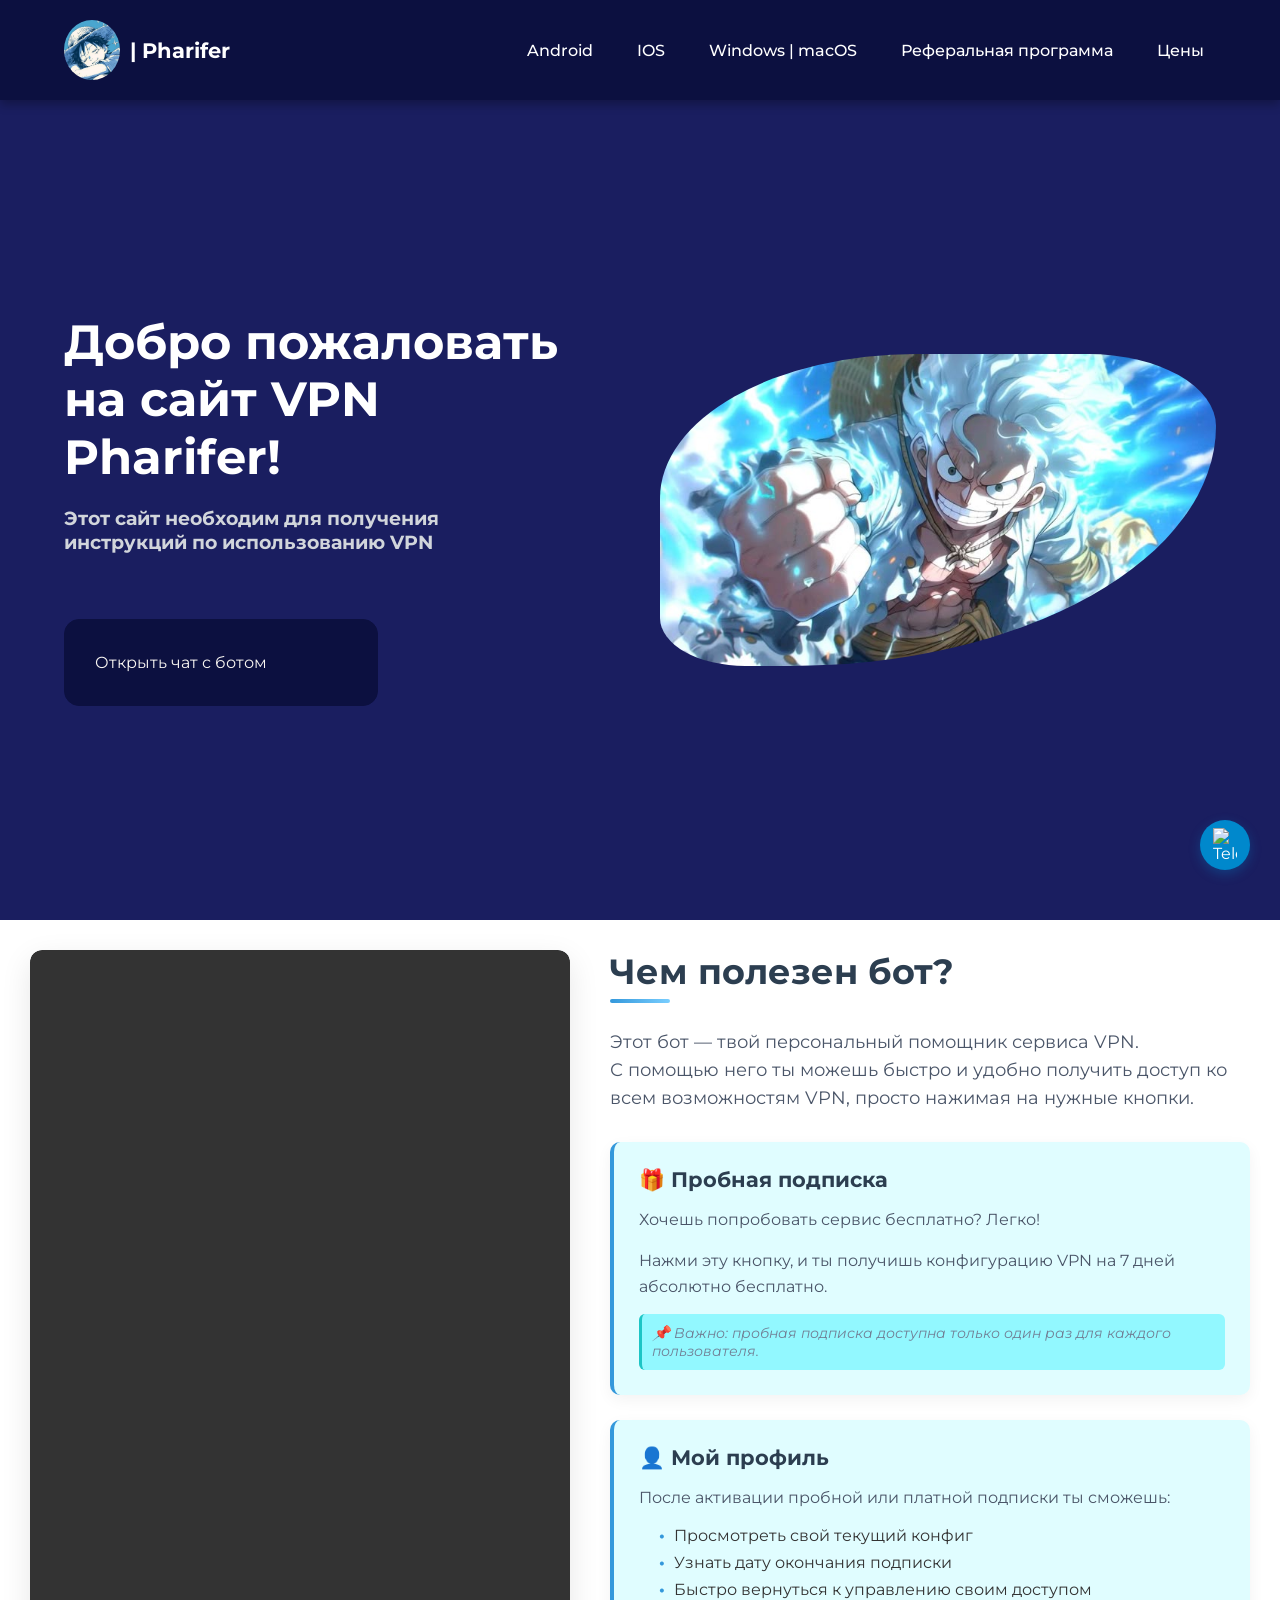
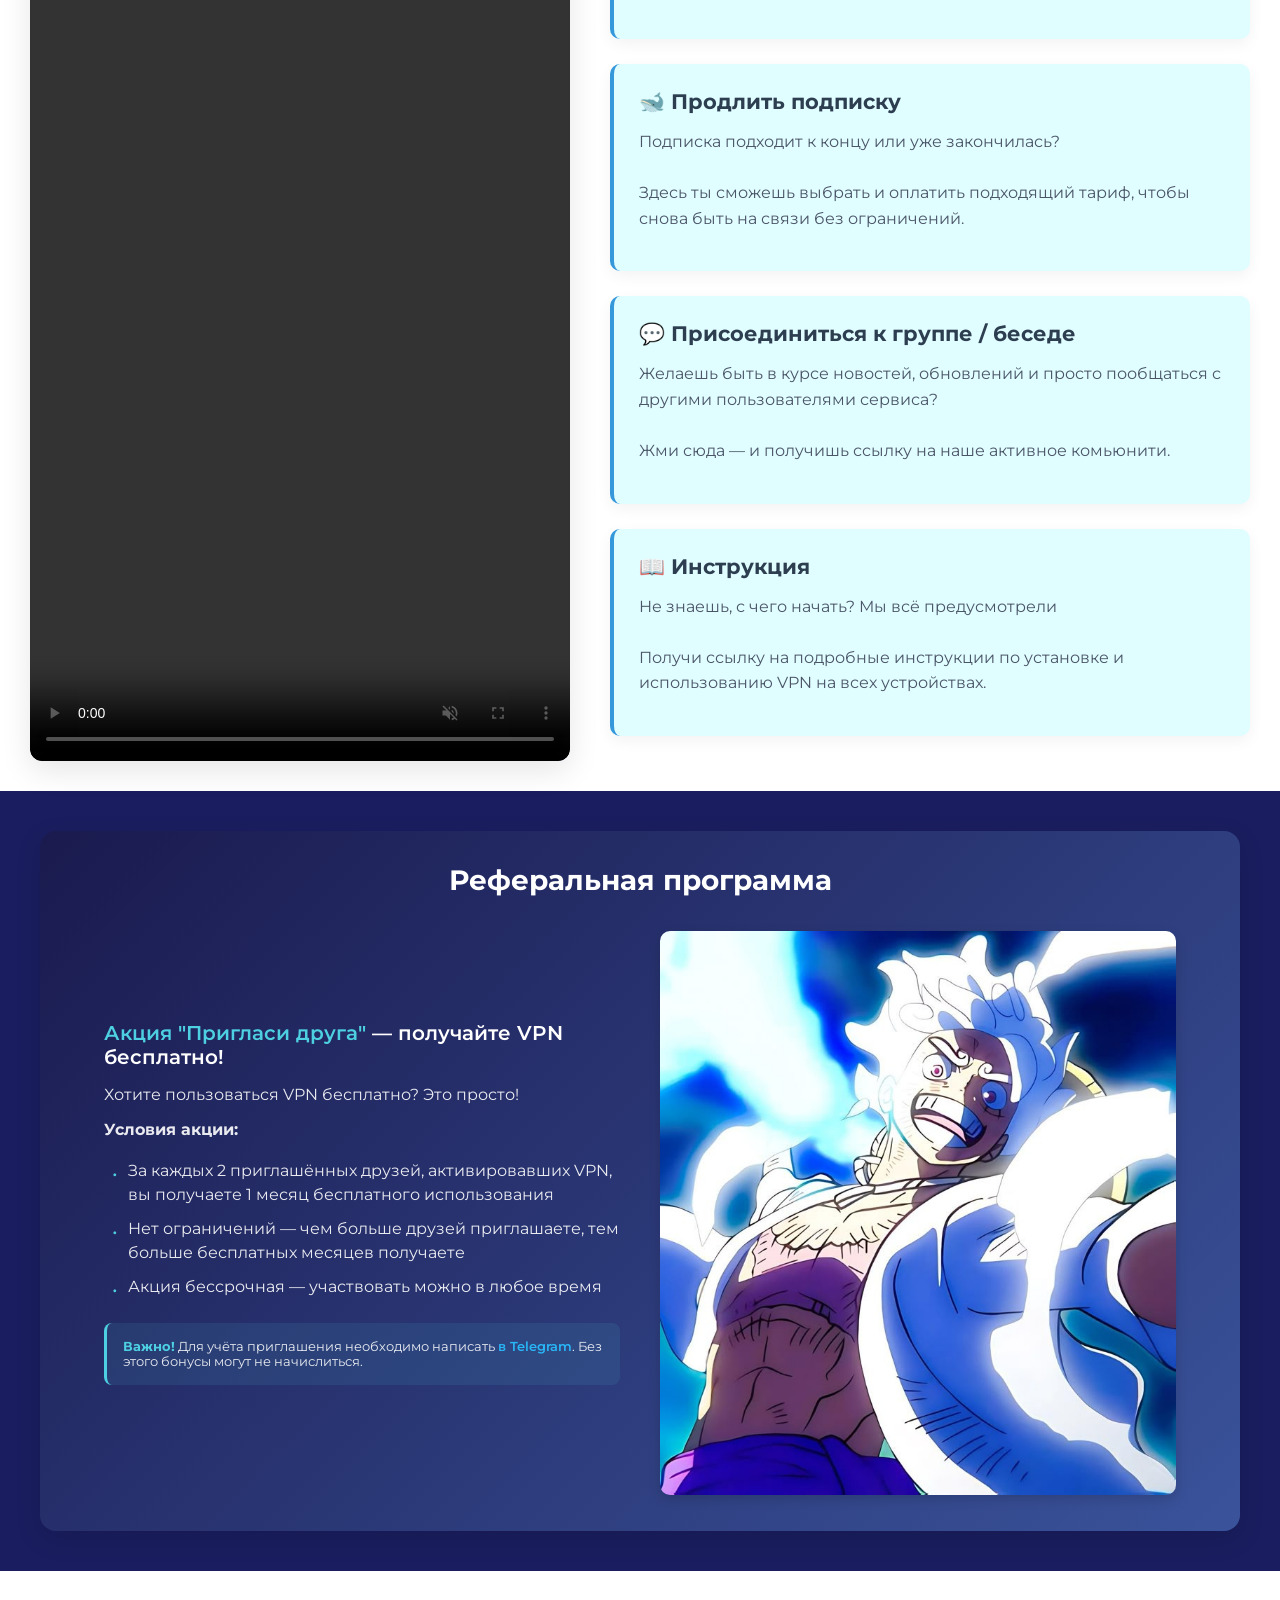
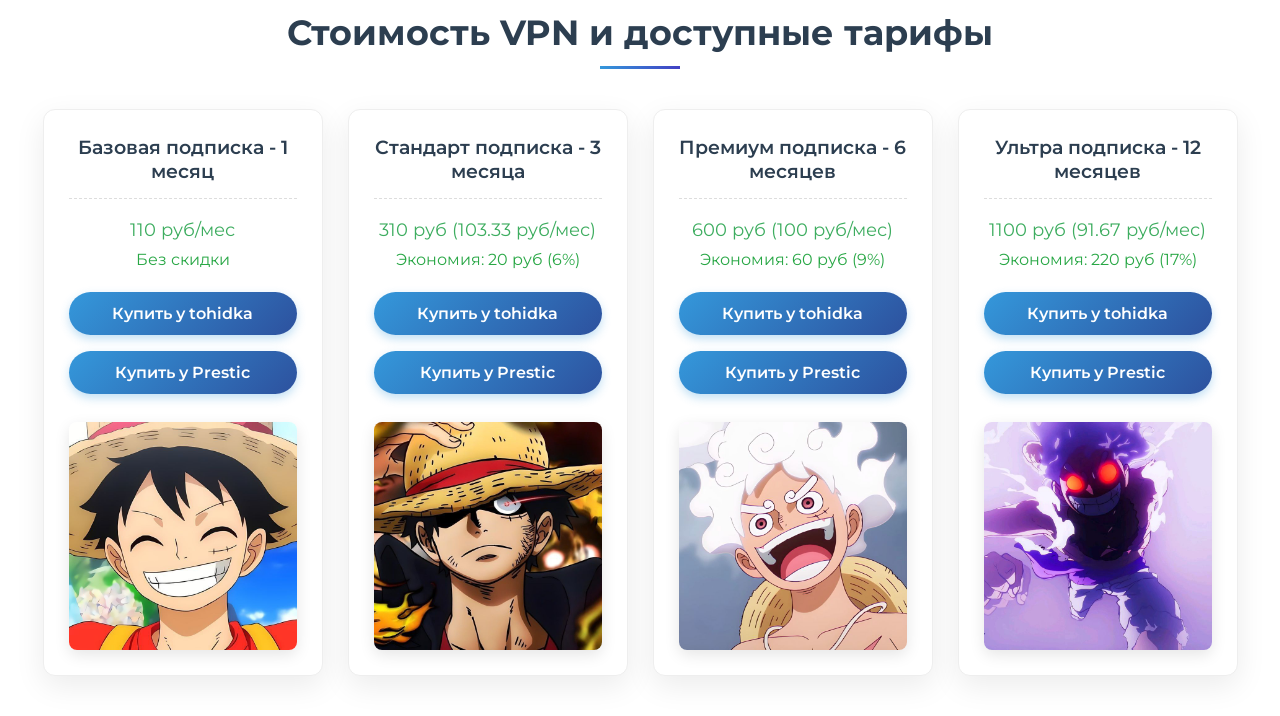
==== commit d3d51c4b: "Update index.html" ====
--- a/index.html
+++ b/index.html
@@ -229,7 +229,7 @@
         <div class="price-block">
             <p class="price-text">Ультра подписка - 12 месяцев</p>
             <p class="price-amount">1100 руб (91.67 руб/мес)</p>
-            <p class="price-savings highlight">Экономия: 220 руб (17%)</p>
+            <p class="price-savings">Экономия: 220 руб (17%)</p>
             <a href="https://t.me/tohidka_b?text=Привет, хотел бы приобрести VPN на 12 месяцев" class="price-button">Купить у tohidka</a>
             <a href="https://t.me/Prestic?text=Привет, хотел бы приобрести VPN на 12 месяцев" class="price-button">Купить у Prestic</a>
             <img src="img/UltraTraf.jpg" alt="Тариф на 12 месяцев" class="price-img">
@@ -248,3 +248,4 @@
 </html>
 
 
+
--- a/css/style.css
+++ b/css/style.css
@@ -622,6 +622,25 @@
     width: 100%;
 }
 
+.price-amount {
+    font-size: 1.1rem;
+    color: #3ead60;
+    margin-bottom: 10px;
+    text-align: center;
+}
+
+.price-savings {
+    font-size: 1rem;
+    color: #28a745;
+    margin-bottom: 15px;
+    text-align: center;
+}
+
+.price-savings.highlight {
+    font-weight: bold;
+    color: #d32f2f;
+}
+
 .price-button {
     background: linear-gradient(135deg, #3498db, #2d519e);
     color: white;
@@ -784,3 +803,5 @@
         font-size: 1rem;
     }
 }
+
+
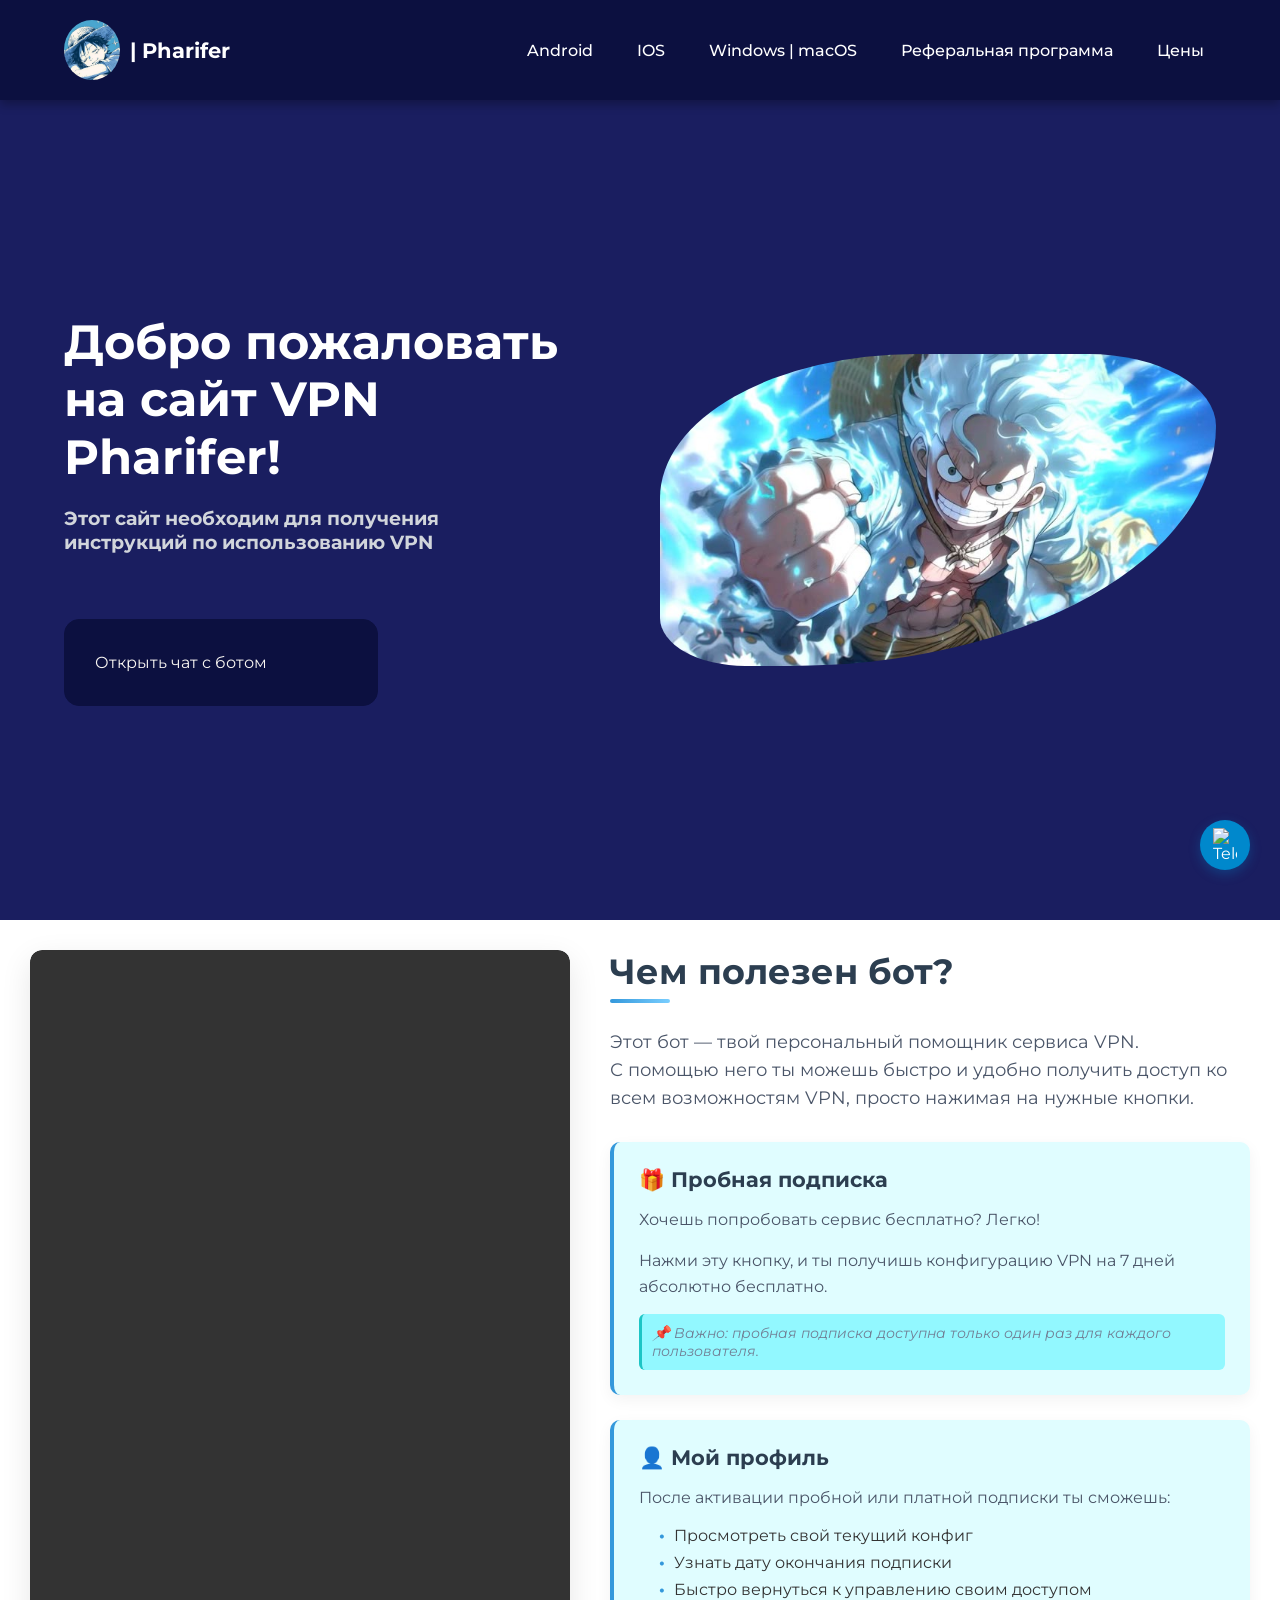
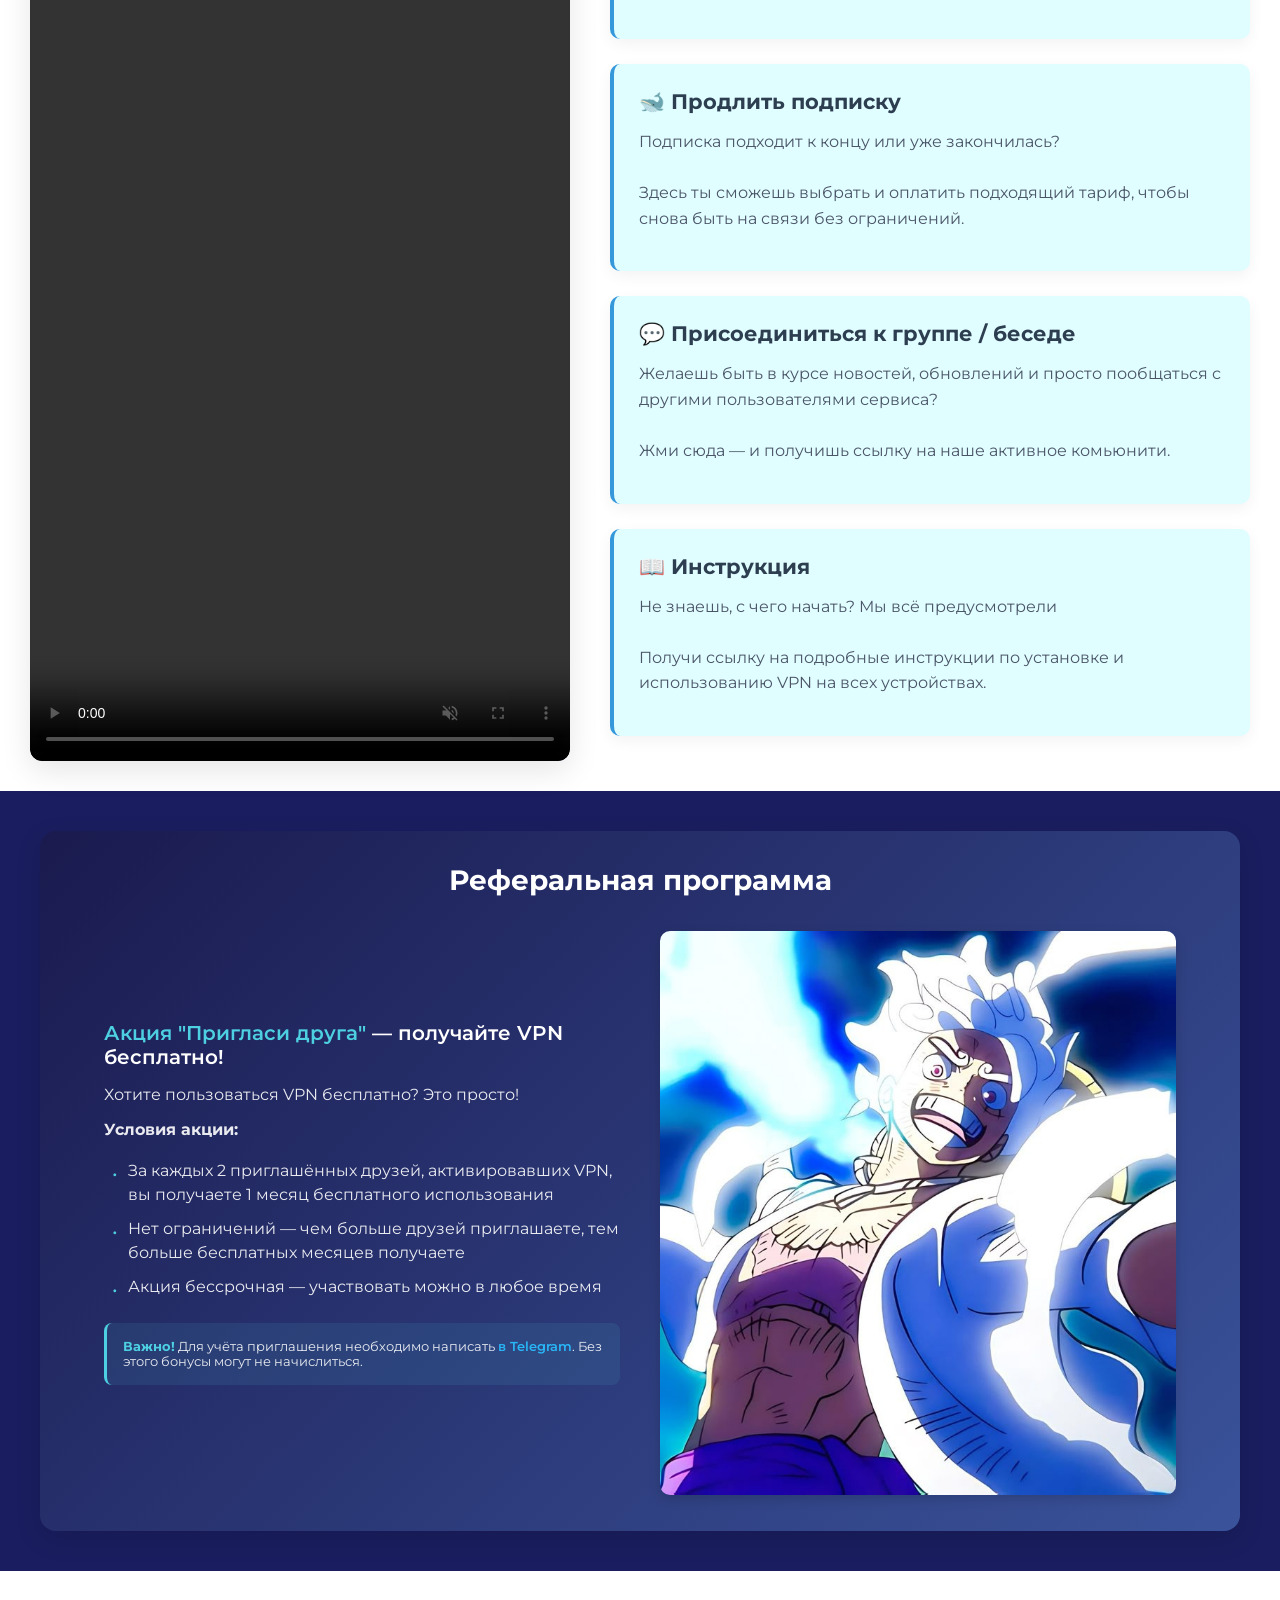
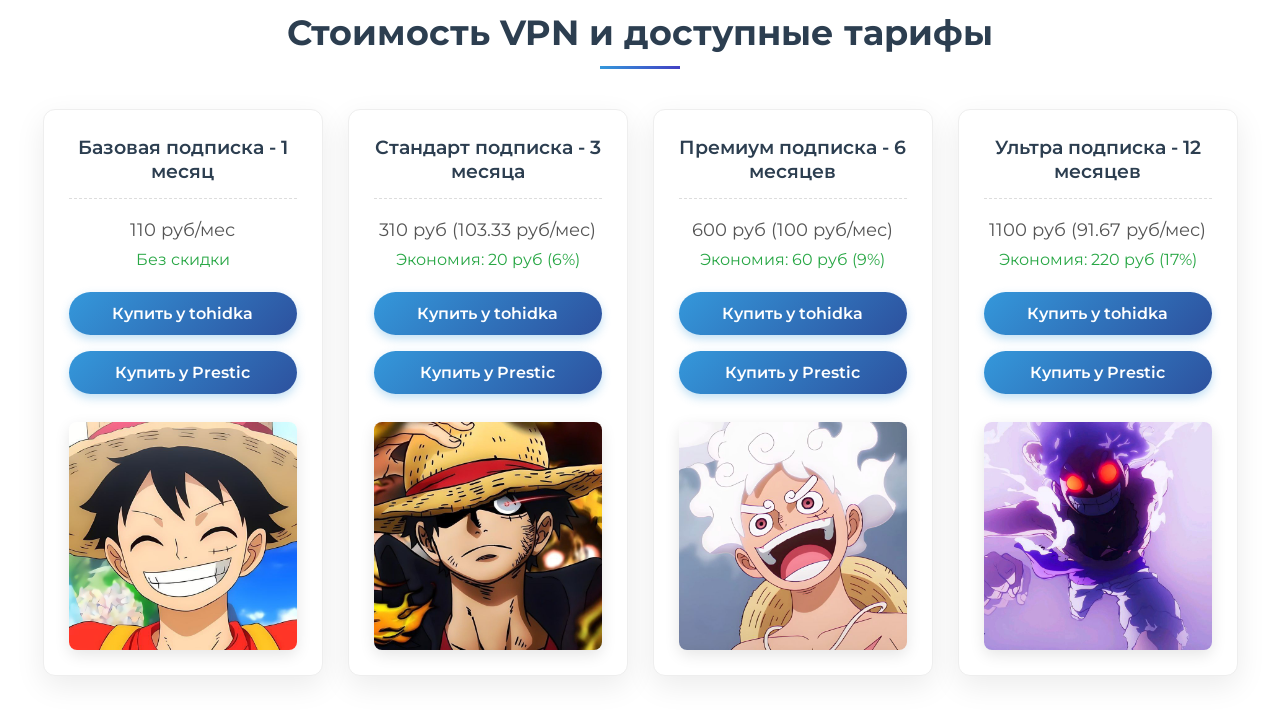
==== commit 7c970393: "Update index.html" ====
--- a/index.html
+++ b/index.html
@@ -202,7 +202,7 @@
         <div class="price-block">
             <p class="price-text">Базовая подписка - 1 месяц</p>
             <p class="price-amount">110 руб/мес</p>
-            <p class="price-savings">Без скидки</p>
+            <p class="price-savings highlight">Без скидки</p>
             <a href="https://t.me/tohidka_b?text=Привет, хотел бы приобрести VPN на месяц" class="price-button">Купить у tohidka</a>
             <a href="https://t.me/Prestic?text=Привет, хотел бы приобрести VPN на месяц" class="price-button">Купить у Prestic</a>
             <img src="img/basicTraf.jpg" alt="Базовый тариф" class="price-img">
@@ -249,3 +249,4 @@
 
 
 
+
--- a/css/style.css
+++ b/css/style.css
@@ -624,7 +624,7 @@
 
 .price-amount {
     font-size: 1.1rem;
-    color: #3ead60;
+    color: #555555;
     margin-bottom: 10px;
     text-align: center;
 }
@@ -634,11 +634,6 @@
     color: #28a745;
     margin-bottom: 15px;
     text-align: center;
-}
-
-.price-savings.highlight {
-    font-weight: bold;
-    color: #d32f2f;
 }
 
 .price-button {
@@ -805,3 +800,5 @@
 }
 
 
+
+
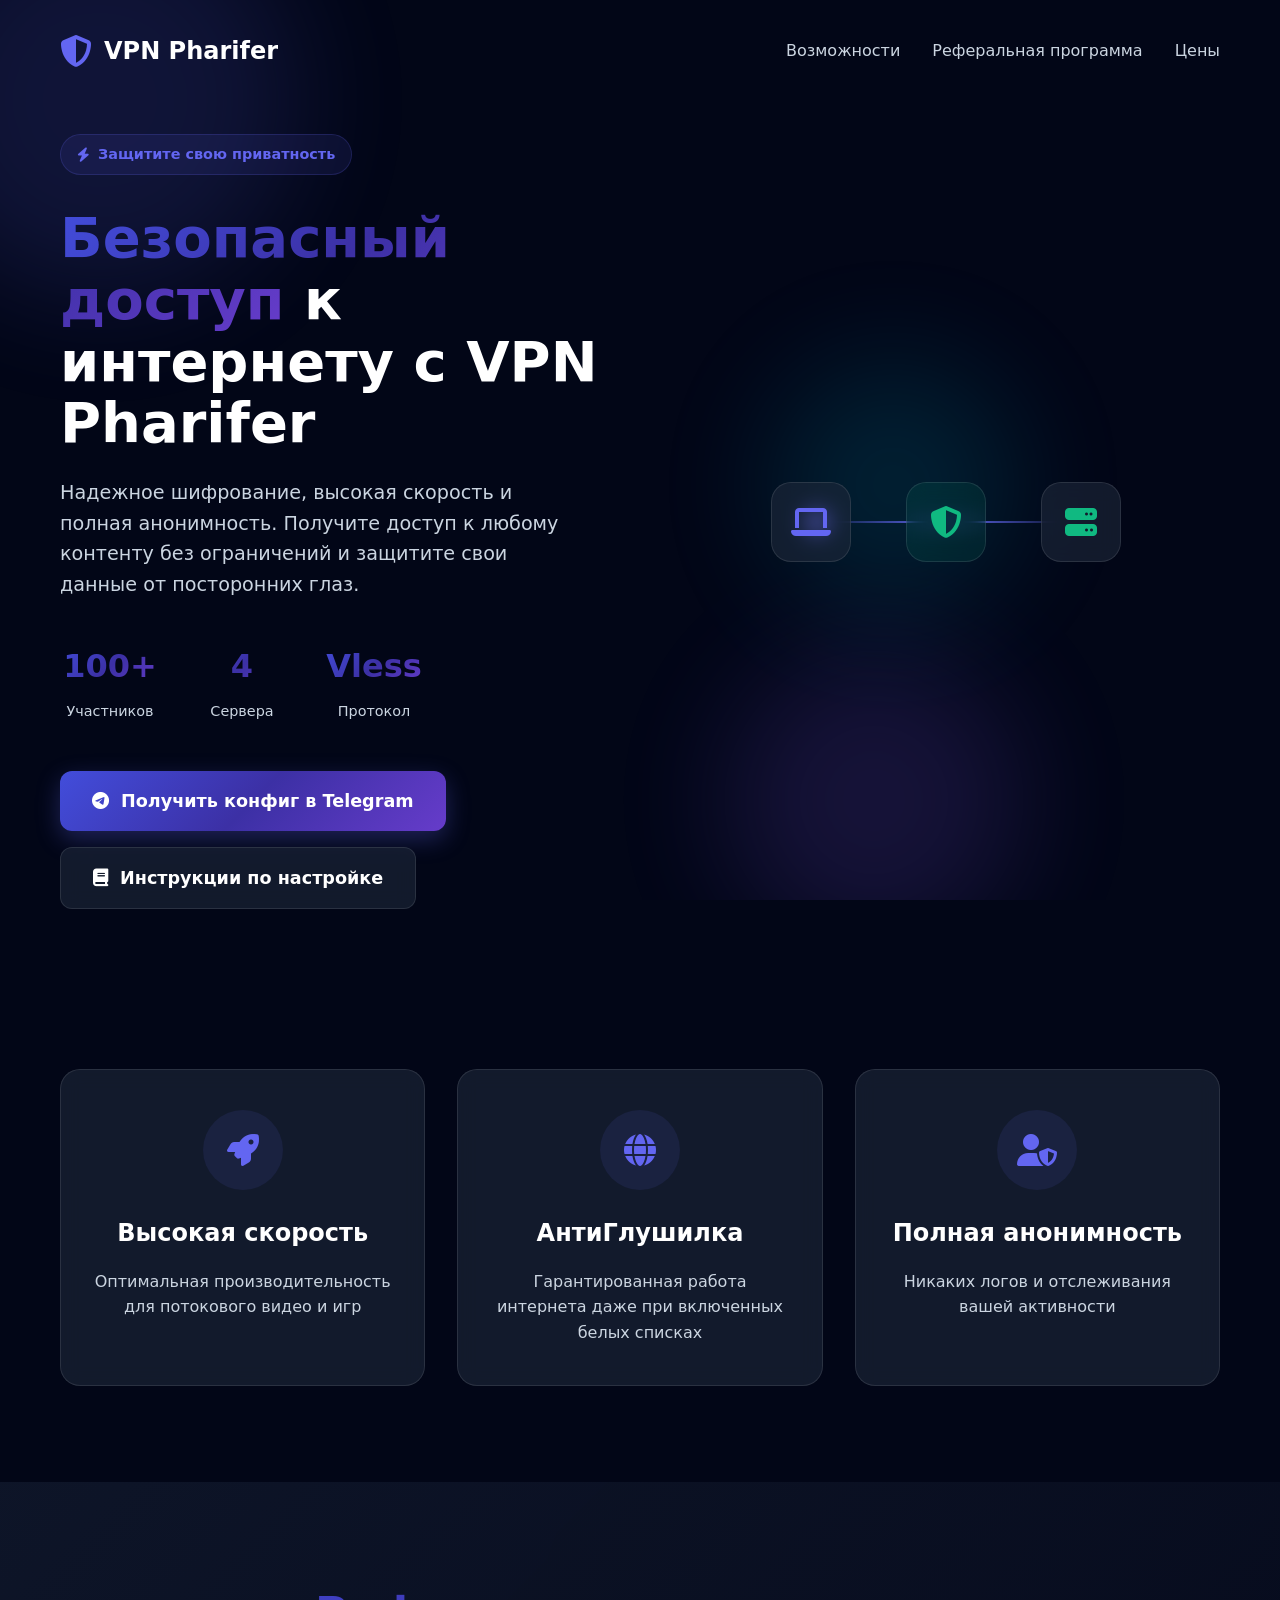
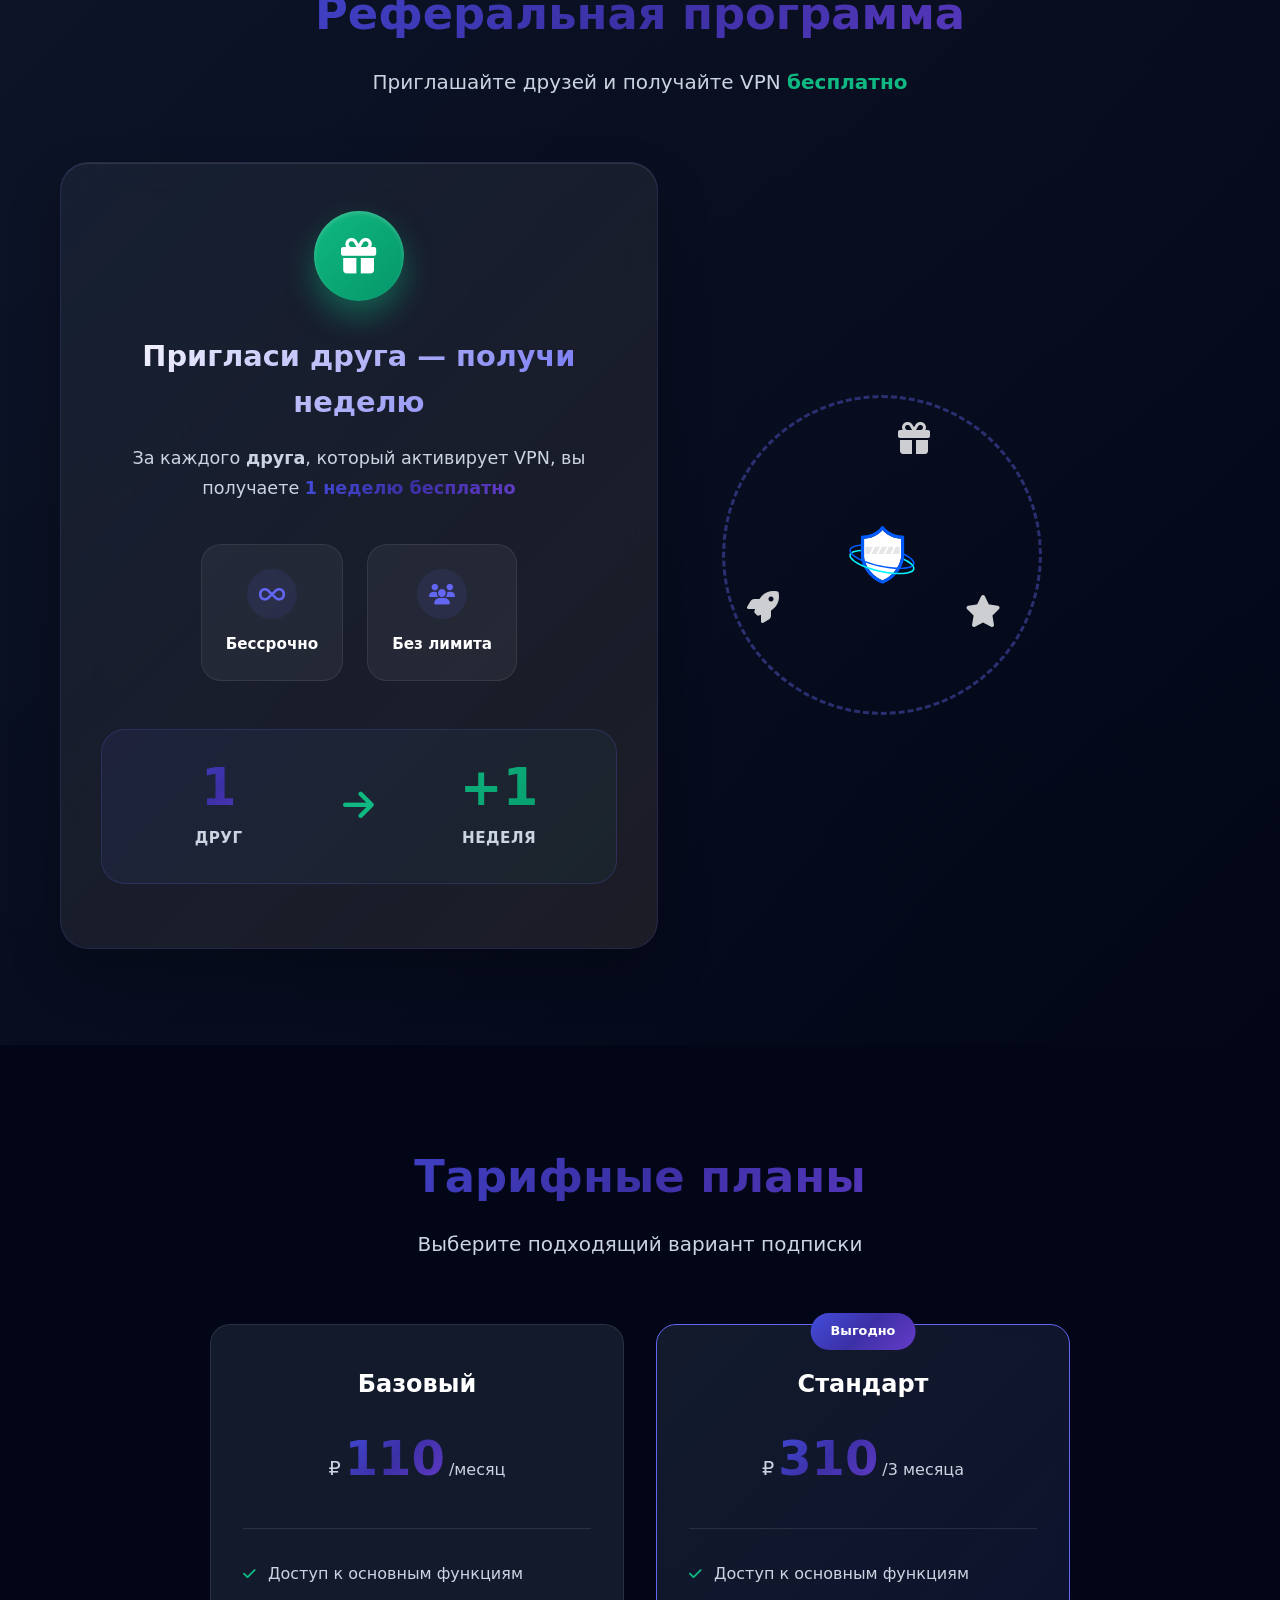
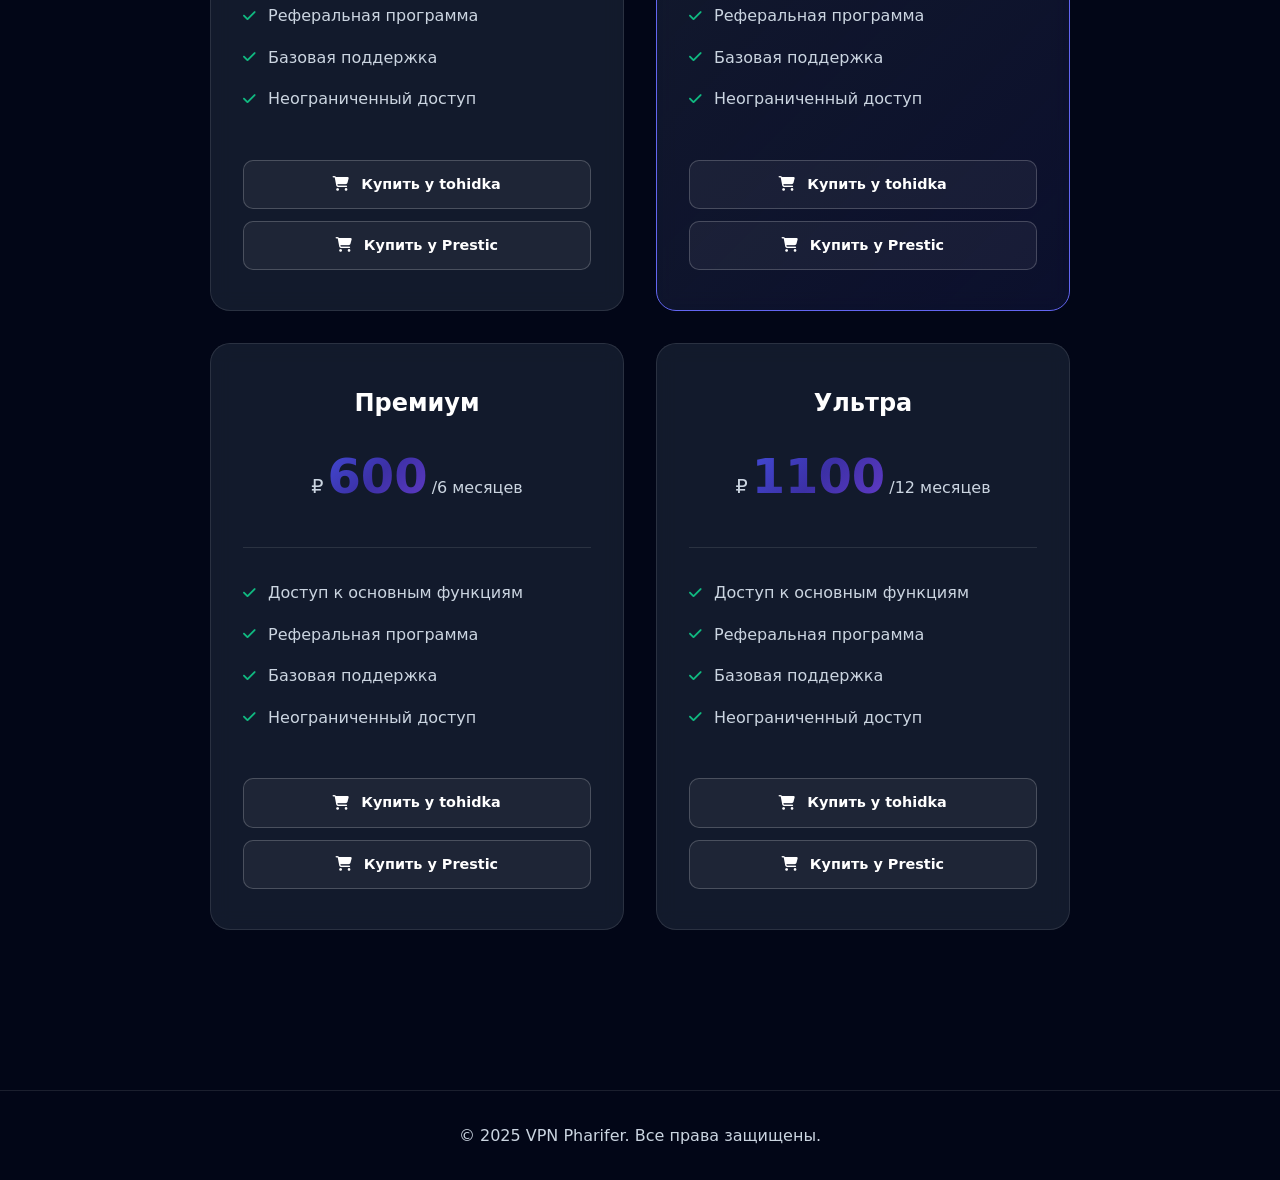
==== commit 8063dbe4: "Add files via upload" ====
--- a/index.html
+++ b/index.html
@@ -3,250 +3,334 @@
 <head>
     <meta charset="UTF-8">
     <meta name="viewport" content="width=device-width, initial-scale=1.0">
-    <title>Pharifer</title>
+    <title>VPN Pharifer</title>
+
+    <!-- Favicon -->
+    <link rel="icon" type="image/png" href="img/vpn-logo.jpg">
+
+    <!-- Стили -->
     <link rel="stylesheet" href="css/style.css">
+    <link rel="stylesheet" href="https://cdnjs.cloudflare.com/ajax/libs/font-awesome/6.4.0/css/all.min.css">
+
+    <!-- SEO & Open Graph -->
+    <meta name="description" content="VPN Pharifer — безопасный, быстрый и анонимный VPN с Vless протоколом. Обход блокировок, антиглушилка, реферальная программа.">
+    <meta name="keywords" content="VPN, Pharifer, Vless, антиглушилка, обход блокировок, приватность">
+
+    <meta property="og:title" content="VPN Pharifer — Безопасный доступ в интернет">
+    <meta property="og:description" content="Надежное шифрование, высокая скорость, полная анонимность.">
+    <meta property="og:image" content="img/og-image.jpg">
+    <meta property="og:url" content="https://your-domain.ru">
+    <meta property="og:type" content="website">
+
+    <meta name="twitter:card" content="summary_large_image">
+
+    <!-- Плавная прокрутка -->
+    <style>
+        html { scroll-behavior: smooth; }
+    </style>
 </head>
+
 <body>
-    <script>
-        document.addEventListener('DOMContentLoaded', function() {
-        const chatWidget = document.getElementById('telegram-chat-widget');
-        const chatTrigger = document.getElementById('telegram-chat-trigger');
-        const closeBtn = document.querySelector('.chat-close');
-        
-        // Установка ссылки на Telegram
-        const telegramLink = document.querySelector('.chat-button');
-        telegramLink.href = `https://t.me/tohidka_b`; // Замените на ваш username
-        
-        // Автопоказ через 20 секунд
-        setTimeout(() => {
-            showChat();
-        }, 20000);
-        
-        // Открытие по клику на кнопку
-        chatTrigger.addEventListener('click', showChat);
-        
-        // Закрытие
-        closeBtn.addEventListener('click', hideChat);
-        
-        function showChat() {
-            chatWidget.classList.add('visible');
-            chatTrigger.style.display = 'none'; // Скрываем кнопку при открытом чате
-        }
-        
-        function hideChat() {
-            chatWidget.classList.remove('visible');
-            chatTrigger.style.display = 'flex'; // Показываем кнопку обратно
-        }
-        
-        // Закрытие при клике вне окна
-        document.addEventListener('click', (e) => {
-            if (!chatWidget.contains(e.target) && 
-                e.target !== chatTrigger && 
-                !chatTrigger.contains(e.target)) {
-            hideChat();
-            }
-        });
-        });
-    </script>
-
-    <div id="telegram-chat-trigger" class="chat-trigger">
-        <img src="https://telegram.org/img/t_logo.png" alt="Telegram" width="24">
+    <!-- Анимированный фон -->
+    <div class="background-animation">
+        <div class="gradient-circle circle-1"></div>
+        <div class="gradient-circle circle-2"></div>
+        <div class="gradient-circle circle-3"></div>
     </div>
 
-    <div id="telegram-chat-widget" class="telegram-chat">
-        <div class="chat-header">
-            <div class="chat-title">Pharifer</div>
-            <div class="chat-close">×</div>
-        </div>
-        <div class="chat-body">
-            <div class="chat-message bot-message">
-                Здравствуйте!<br>Могу ли я чем-то помочь?
-            </div>
-        </div>
-        <div class="chat-footer">
-            <a href="https://t.me/your_username" target="_blank" class="chat-button">
-                Отправить сообщение
-            </a>
-
-            <div class="chat-hint">Обычно отвечаю в течение 10 минут</div>
-        </div>
+    <!-- Главный контент -->
+    <div class="main-container">
+        <!-- Хедер -->
+        <header class="header">
+            <div class="logo">
+                <i class="fas fa-shield-alt"></i>
+                <span>VPN Pharifer</span>
+            </div>
+            <nav class="nav">
+                <a href="#features" class="nav-link">Возможности</a>
+                <a href="#referral" class="nav-link">Реферальная программа</a>
+                <a href="#pricing" class="nav-link">Цены</a>
+            </nav>
+        </header>
+
+        <!-- Герой-секция -->
+        <section class="hero">
+            <div class="hero-content">
+                <div class="badge">
+                    <i class="fas fa-bolt"></i>
+                    <span>Защитите свою приватность</span>
+                </div>
+
+                <h1 class="hero-title">
+                    <span class="gradient-text">Безопасный доступ</span>
+                    к интернету с VPN Pharifer
+                </h1>
+
+                <p class="hero-description">
+                    Надежное шифрование, высокая скорость и полная анонимность. 
+                    Получите доступ к любому контенту без ограничений и защитите 
+                    свои данные от посторонних глаз.
+                </p>
+
+                <!-- Статистика -->
+                <div class="stats">
+                    <div class="stat-item">
+                        <div class="stat-number">100+</div>
+                        <div class="stat-label">Участников</div>
+                    </div>
+                    <div class="stat-item">
+                        <div class="stat-number">4</div>
+                        <div class="stat-label">Сервера</div>
+                    </div>
+                    <div class="stat-item">
+                        <div class="stat-number">Vless</div>
+                        <div class="stat-label">Протокол</div>
+                    </div>
+                </div>
+
+                <!-- Кнопки действий -->
+                <div class="action-buttons">
+                    <a href="https://t.me/Pharifer_bot" target="_blank" rel="noopener" class="btn btn-primary">
+                        <i class="fab fa-telegram"></i>
+                        Получить конфиг в Telegram
+                    </a>
+                    <a href="instructions.html" class="btn btn-secondary">
+                        <i class="fas fa-book"></i>
+                        Инструкции по настройке
+                    </a>
+                </div>
+            </div>
+
+            <!-- Иллюстрация -->
+            <div class="hero-visual">
+                <div class="vpn-animation">
+                    <div class="device"><i class="fas fa-laptop"></i></div>
+                    <div class="connection-line">
+                        <div class="pulse-wave"></div>
+                        <div class="pulse-wave" style="animation-delay: 1s;"></div>
+                        <div class="pulse-wave" style="animation-delay: 2s;"></div>
+                    </div>
+                    <div class="server"><i class="fas fa-server"></i></div>
+                    <div class="shield"><i class="fas fa-shield-halved"></i></div>
+                </div>
+            </div>
+        </section>
+
+        <!-- Дополнительные возможности -->
+        <section id="features" class="features">
+            <div class="feature-grid">
+                <div class="feature-card">
+                    <div class="feature-icon"><i class="fas fa-rocket"></i></div>
+                    <h3>Высокая скорость</h3>
+                    <p>Оптимальная производительность для потокового видео и игр</p>
+                </div>
+                <div class="feature-card">
+                    <div class="feature-icon"><i class="fas fa-globe"></i></div>
+                    <h3>АнтиГлушилка</h3>
+                    <p>Гарантированная работа интернета даже при включенных белых списках</p>
+                </div>
+                <div class="feature-card">
+                    <div class="feature-icon"><i class="fas fa-user-shield"></i></div>
+                    <h3>Полная анонимность</h3>
+                    <p>Никаких логов и отслеживания вашей активности</p>
+                </div>
+            </div>
+        </section>
     </div>
 
-
-    <header class="navigation">
-        <a href="#" class="logo-link">
-            <img src="img/logo.jpg" alt="Логотип"> | Pharifer
-        </a>
-        <button class="menu-toggle" aria-label="Меню">
-            <span></span>
-            <span></span>   
-            <span></span>
-        </button>
-        <ul class="nav-list">
-            <li class="nav-item"><a href="android.html" class="nav-itemlink">Android</a></li>
-            <li class="nav-item"><a href="ios.html" class="nav-itemlink">IOS</a></li>
-            <li class="nav-item"><a href="winmac.html" class="nav-itemlink">Windows | macOS</a></li>
-            <li class="nav-item"><a href="#refProg" class="nav-itemlink">Реферальная программа</a></li>
-            <li class="nav-item"><a href="#price" class="nav-itemlink">Цены</a></li>
-        </ul>
-    </header>
-
-    <section class="hello-block">
-        <div class="hello-text">
-            <h1 class="main_title">Добро пожаловать на сайт VPN Pharifer!</h1>
-            <h3 class="subMainText">Этот сайт необходим для получения инструкций по использованию VPN</h3>
-
-            <a href="https://t.me/Pharifer_bot" target="_blank" class="tg-link-button">Открыть чат с ботом</a>
-        </div>
-        <div class="hello-img">
-            <img src="img/fon.jpg" alt="Фоновое изображение">
+    <!-- Реферальная программа -->
+    <section id="referral" class="referral-section">
+        <div class="container">
+            <div class="section-header">
+                <h2 class="fade-in">Реферальная программа</h2>
+                <p class="fade-in">Приглашайте друзей и получайте VPN <span class="highlight">бесплатно</span></p>
+            </div>
+
+            <div class="referral-grid">
+                <!-- Карточка акции -->
+                <div class="referral-card fade-in-up">
+                    <div class="card-glow"></div>
+                    <div class="gift-icon"><i class="fas fa-gift"></i></div>
+
+                    <h3>Пригласи друга — получи неделю</h3>
+                    <p class="description">
+                        За каждого <strong>друга</strong>, который активирует VPN, вы получаете
+                        <strong class="bonus">1 неделю бесплатно</strong>
+                    </p>
+
+                    <div class="benefits">
+                        <div class="benefit">
+                            <div class="benefit-icon"><i class="fas fa-infinity"></i></div>
+                            <span>Бессрочно</span>
+                        </div>
+                        <div class="benefit">
+                            <div class="benefit-icon"><i class="fas fa-users"></i></div>
+                            <span>Без лимита</span>
+                        </div>
+                    </div>
+
+                    <div class="formula">
+                        <div class="formula-item">
+                            <div class="value">1</div>
+                            <div class="label">друг</div>
+                        </div>
+                        <div class="arrow"><i class="fas fa-arrow-right"></i></div>
+                        <div class="formula-item highlight">
+                            <div class="value">+1</div>
+                            <div class="label">неделя</div>
+                        </div>
+                    </div>
+                </div>
+
+                <!-- Иконка «множество людей» -->
+                <div class="referral-visual">
+                    <div class="referral-circle">
+                        <div class="circle-glow"></div>
+
+                        <!-- Картинка по центру (не крутится) -->
+                        <div class="referral-icon-static">
+                            <img src="img/referral_img.svg" alt="Реферальная сеть" class="referral-img">
+                        </div>
+
+                        <div class="floating-elements">
+                            <div class="floating-element element-1"><i class="fas fa-gift"></i></div>
+                            <div class="floating-element element-2"><i class="fas fa-star"></i></div>
+                            <div class="floating-element element-3"><i class="fas fa-rocket"></i></div>
+                        </div>
+                    </div>
+                </div>
+            </div>
         </div>
     </section>
 
-    <div class="features-container">
-        <div class="features-video">
-            <video autoplay muted playsinline loop controls class="video-element"
-            x-webkit-airplay="allow" x-playsinline webkit-playsinline
-            style="width:100%;height:100%;object-fit:contain;">
-                <!-- Источники с разными разрешениями -->
-                <source src="video/videoWEB.mp4" type="video/mp4" media="(min-width: 1024px)">
-                <source src="video/videoWEB2.mp4" type="video/mp4" media="(min-width: 768px)">
-                <source src="video/videoANDROID.mp4" type="video/mp4">
-                <!-- Fallback текст -->
-                Ваш браузер не поддерживает HTML5 видео.
-            </video>
-        </div>
-        
-        <div class="features-content">
-            <h2 class="features-title">Чем полезен бот?</h2>
-            <p class="features-intro">
-                Этот бот — твой персональный помощник сервиса VPN.<br>
-                С помощью него ты можешь быстро и удобно получить доступ ко всем возможностям VPN, просто нажимая на нужные кнопки.
-            </p>
-            
-            <div class="feature-item">
-                <h3 class="feature-heading">🎁 Пробная подписка</h3>
-                <p class="feature-text">Хочешь попробовать сервис бесплатно? Легко!</p>
-                <p class="feature-text">Нажми эту кнопку, и ты получишь конфигурацию VPN на 7 дней абсолютно бесплатно.</p>
-                <p class="feature-note">📌 Важно: пробная подписка доступна только один раз для каждого пользователя.</p>
-            </div>
-            
-            <div class="feature-item">
-                <h3 class="feature-heading">👤 Мой профиль</h3>
-                <p class="feature-text">После активации пробной или платной подписки ты сможешь:</p>
-                <ol class="feature-list">
-                    <li>Просмотреть свой текущий конфиг</li>
-                    <li>Узнать дату окончания подписки</li>
-                    <li>Быстро вернуться к управлению своим доступом</li>
-                </ol>
-            </div>
-            
-            <div class="feature-item">
-                <h3 class="feature-title">🐋 Продлить подписку</h4>
-                <p class="feature-text">Подписка подходит к концу или уже закончилась?<br><br>
-                Здесь ты сможешь выбрать и оплатить подходящий тариф, чтобы снова быть на связи без ограничений.</p>
-            </div>
-            
-            <div class="feature-item">
-                <h3 class="feature-title">💬 Присоединиться к группе / беседе</h4>
-                <p class="feature-text">Желаешь быть в курсе новостей, обновлений и просто пообщаться с другими пользователями сервиса?<br><br>
-                Жми сюда — и получишь ссылку на наше активное комьюнити.</p>
-            </div>
-            
-            <div class="feature-item">
-                <h3 class="feature-title">📖 Инструкция</h4>
-                <p class="feature-text">Не знаешь, с чего начать? Мы всё предусмотрели<br><br>
-                Получи ссылку на подробные инструкции по установке и использованию VPN на всех устройствах.</p>
-            </div>
-        </div>
-    </div> 
-
-    <section class="ref-program" aria-labelledby="ref-program-heading" id="refProg">
-        <div class="container">
-            <h2 id="ref-program-heading" class="ref-program-title">Реферальная программа</h2>
-            
-            <div class="ref-content">
-                <div class="ref-text">
-                    <h3 class="ref-sub-title"><span class="accent">Акция "Пригласи друга"</span> — получайте VPN бесплатно!</h3>
-                    
-                    <p class="intro-text">Хотите пользоваться VPN бесплатно? Это просто!</p>
-                    
-                    <div class="conditions">
-                        <h4 class="conditions-title">Условия акции:</h4>
-                        <ul class="ref-list">
-                            <li class="ref-list-item">За каждых 2 приглашённых друзей, активировавших VPN, вы получаете 1 месяц бесплатного использования</li>
-                            <li class="ref-list-item">Нет ограничений — чем больше друзей приглашаете, тем больше бесплатных месяцев получаете</li>
-                            <li class="ref-list-item">Акция бессрочная — участвовать можно в любое время</li>
-                        </ul>
-                    </div>
-                    
-                    <div class="notice" role="note">
-                        <p class="notice-text">
-                            <strong>Важно!</strong> Для учёта приглашения необходимо написать 
-                            <a href="https://t.me/tohidka_b" target="_blank" rel="noopener noreferrer" class="telegram-link">в Telegram</a>. 
-                            Без этого бонусы могут не начислиться.
-                        </p>
-                    </div>
-                </div>
-                
-                <figure class="ref-image">
-                    <img src="img/RefFON.jpg" alt="Иллюстрация реферальной программы" width="600" height="400" loading="lazy">
-                </figure>
+    <!-- Тарифы -->
+    <section id="pricing" class="pricing-section">
+        <div class="price-container">
+            <div class="section-header">
+                <h2>Тарифные планы</h2>
+                <p>Выберите подходящий вариант подписки</p>
+            </div>
+
+            <div class="pricing-grid">
+                <!-- Базовый -->
+                <div class="pricing-card">
+                    <div class="pricing-header">
+                        <h3>Базовый</h3>
+                        <div class="price">
+                            <span class="currency">₽</span>
+                            <span class="amount">110</span>
+                            <span class="period">/месяц</span>
+                        </div>
+                    </div>
+                    <ul class="features-list">
+                        <li><i class="fas fa-check"></i> Доступ к основным функциям</li>
+                        <li><i class="fas fa-check"></i> Реферальная программа</li>
+                        <li><i class="fas fa-check"></i> Базовая поддержка</li>
+                        <li><i class="fas fa-check"></i> Неограниченный доступ</li>
+                    </ul>
+                    <div class="sellers">
+                        <div class="seller-buttons">
+                            <a href="https://t.me/tohidka_b?text=Привет,%20хотел%20бы%20приобрести%20VPN%20на%20месяц" target="_blank" rel="noopener" class="btn btn-outline seller-btn">
+                                <i class="fas fa-shopping-cart"></i> Купить у tohidka
+                            </a>
+                            <a href="https://t.me/Prestic?text=Привет,%20хотел%20бы%20приобрести%20VPN%20на%20месяц" target="_blank" rel="noopener" class="btn btn-outline seller-btn">
+                                <i class="fas fa-shopping-cart"></i> Купить у Prestic
+                            </a>
+                        </div>
+                    </div>
+                </div>
+
+                <!-- Стандарт -->
+                <div class="pricing-card popular">
+                    <div class="popular-badge">Выгодно</div>
+                    <div class="pricing-header">
+                        <h3>Стандарт</h3>
+                        <div class="price">
+                            <span class="currency">₽</span>
+                            <span class="amount">310</span>
+                            <span class="period">/3 месяца</span>
+                        </div>
+                    </div>
+                    <ul class="features-list">
+                        <li><i class="fas fa-check"></i> Доступ к основным функциям</li>
+                        <li><i class="fas fa-check"></i> Реферальная программа</li>
+                        <li><i class="fas fa-check"></i> Базовая поддержка</li>
+                        <li><i class="fas fa-check"></i> Неограниченный доступ</li>
+                    </ul>
+                    <div class="sellers">
+                        <div class="seller-buttons">
+                            <a href="https://t.me/tohidka_b?text=Привет,%20хотел%20бы%20приобрести%20VPN%20на%203%20месяца" target="_blank" rel="noopener" class="btn btn-outline seller-btn">
+                                <i class="fas fa-shopping-cart"></i> Купить у tohidka
+                            </a>
+                            <a href="https://t.me/Prestic?text=Привет,%20хотел%20бы%20приобрести%20VPN%20на%203%20месяца" target="_blank" rel="noopener" class="btn btn-outline seller-btn">
+                                <i class="fas fa-shopping-cart"></i> Купить у Prestic
+                            </a>
+                        </div>
+                    </div>
+                </div>
+
+                <!-- Премиум -->
+                <div class="pricing-card">
+                    <div class="pricing-header">
+                        <h3>Премиум</h3>
+                        <div class="price">
+                            <span class="currency">₽</span>
+                            <span class="amount">600</span>
+                            <span class="period">/6 месяцев</span>
+                        </div>
+                    </div>
+                    <ul class="features-list">
+                        <li><i class="fas fa-check"></i> Доступ к основным функциям</li>
+                        <li><i class="fas fa-check"></i> Реферальная программа</li>
+                        <li><i class="fas fa-check"></i> Базовая поддержка</li>
+                        <li><i class="fas fa-check"></i> Неограниченный доступ</li>
+                    </ul>
+                    <div class="sellers">
+                        <div class="seller-buttons">
+                            <a href="https://t.me/tohidka_b?text=Привет,%20хотел%20бы%20приобрести%20VPN%20на%206%20месяцев" target="_blank" rel="noopener" class="btn btn-outline seller-btn">
+                                <i class="fas fa-shopping-cart"></i> Купить у tohidka
+                            </a>
+                            <a href="https://t.me/Prestic?text=Привет,%20хотел%20бы%20приобрести%20VPN%20на%206%20месяцев" target="_blank" rel="noopener" class="btn btn-outline seller-btn">
+                                <i class="fas fa-shopping-cart"></i> Купить у Prestic
+                            </a>
+                        </div>
+                    </div>
+                </div>
+
+                <!-- Ультра -->
+                <div class="pricing-card">
+                    <div class="pricing-header">
+                        <h3>Ультра</h3>
+                        <div class="price">
+                            <span class="currency">₽</span>
+                            <span class="amount">1100</span>
+                            <span class="period">/12 месяцев</span>
+                        </div>
+                    </div>
+                    <ul class="features-list">
+                        <li><i class="fas fa-check"></i> Доступ к основным функциям</li>
+                        <li><i class="fas fa-check"></i> Реферальная программа</li>
+                        <li><i class="fas fa-check"></i> Базовая поддержка</li>
+                        <li><i class="fas fa-check"></i> Неограниченный доступ</li>
+                    </ul>
+                    <div class="sellers">
+                        <div class="seller-buttons">
+                            <a href="https://t.me/tohidka_b?text=Привет,%20хотел%20бы%20приобрести%20VPN%20на%2012%20месяцев" target="_blank" rel="noopener" class="btn btn-outline seller-btn">
+                                <i class="fas fa-shopping-cart"></i> Купить у tohidka
+                            </a>
+                            <a href="https://t.me/Prestic?text=Привет,%20хотел%20бы%20приобрести%20VPN%20на%2012%20месяцев" target="_blank" rel="noopener" class="btn btn-outline seller-btn">
+                                <i class="fas fa-shopping-cart"></i> Купить у Prestic
+                            </a>
+                        </div>
+                    </div>
+                </div>
             </div>
         </div>
     </section>
 
-<section class="price" id="price">
-    <h2 class="price-title">Стоимость VPN и доступные тарифы</h2>
-    <div class="price-blocks">
-        <div class="price-block">
-            <p class="price-text">Базовая подписка - 1 месяц</p>
-            <p class="price-amount">110 руб/мес</p>
-            <p class="price-savings highlight">Без скидки</p>
-            <a href="https://t.me/tohidka_b?text=Привет, хотел бы приобрести VPN на месяц" class="price-button">Купить у tohidka</a>
-            <a href="https://t.me/Prestic?text=Привет, хотел бы приобрести VPN на месяц" class="price-button">Купить у Prestic</a>
-            <img src="img/basicTraf.jpg" alt="Базовый тариф" class="price-img">
-        </div>
-
-        <div class="price-block">
-            <p class="price-text">Стандарт подписка - 3 месяца</p>
-            <p class="price-amount">310 руб (103.33 руб/мес)</p>
-            <p class="price-savings">Экономия: 20 руб (6%)</p>
-            <a href="https://t.me/tohidka_b?text=Привет, хотел бы приобрести VPN на 3 месяца" class="price-button">Купить у tohidka</a>
-            <a href="https://t.me/Prestic?text=Привет, хотел бы приобрести VPN на 3 месяца" class="price-button">Купить у Prestic</a>
-            <img src="img/normalTraf.jpg" alt="Тариф на 3 месяца" class="price-img">
-        </div>
-
-        <div class="price-block">
-            <p class="price-text">Премиум подписка - 6 месяцев</p>
-            <p class="price-amount">600 руб (100 руб/мес)</p>
-            <p class="price-savings">Экономия: 60 руб (9%)</p>
-            <a href="https://t.me/tohidka_b?text=Привет, хотел бы приобрести VPN на 6 месяцев" class="price-button">Купить у tohidka</a>
-            <a href="https://t.me/Prestic?text=Привет, хотел бы приобрести VPN на 6 месяцев" class="price-button">Купить у Prestic</a>
-            <img src="img/proTraf.jpg" alt="Тариф на 6 месяцев" class="price-img">
-        </div>
-
-        <div class="price-block">
-            <p class="price-text">Ультра подписка - 12 месяцев</p>
-            <p class="price-amount">1100 руб (91.67 руб/мес)</p>
-            <p class="price-savings">Экономия: 220 руб (17%)</p>
-            <a href="https://t.me/tohidka_b?text=Привет, хотел бы приобрести VPN на 12 месяцев" class="price-button">Купить у tohidka</a>
-            <a href="https://t.me/Prestic?text=Привет, хотел бы приобрести VPN на 12 месяцев" class="price-button">Купить у Prestic</a>
-            <img src="img/UltraTraf.jpg" alt="Тариф на 12 месяцев" class="price-img">
-        </div>
-    </div>
-</section>
-      
-    <script>
-        // Мобильное меню
-        document.querySelector('.menu-toggle').addEventListener('click', function() {
-            document.querySelector('.nav-list').classList.toggle('active');
-            this.classList.toggle('active');
-        });
-    </script>
+    <!-- Футер -->
+    <footer class="footer">
+        <p>© 2025 VPN Pharifer. Все права защищены.</p>
+    </footer>
 </body>
-</html>
-
-
-
-
+</html>
--- a/css/style.css
+++ b/css/style.css
@@ -1,804 +1,960 @@
-/* Сброс и базовые стили */
-@import url('https://fonts.googleapis.com/css2?family=Montserrat:ital,wght@0,100..900;1,100..900&display=swap');
-
+/* Обнуление и базовые стили */
 * {
-    margin: 0;
-    padding: 0;
-    box-sizing: border-box;
-    font-family: "Montserrat", sans-serif;
+  margin: 0;
+  padding: 0;
+  box-sizing: border-box;
+}
+
+:root {
+  --primary-color: #6366f1;
+  --primary-dark: #4f46e5;
+  --secondary-color: #f0f4ff;
+  --accent-color: #10b981;
+  --text-primary: #ffffff;
+  --text-secondary: #cbd5e1;
+  --background-dark: #0f172a;
+  --background-darker: #020617;
+  --gradient: linear-gradient(135deg, #424ddb 0%, #3c30a5 50%, #663cca 100%);
+  --card-bg: rgba(30, 41, 59, 0.6);
+  --blur-bg: rgba(255, 255, 255, 0.05);
 }
 
 body {
-    color: white;
-    min-height: 100vh;
-    scroll-behavior: smooth;
-    background-color: #1a1e60;
-    overflow-x: hidden;
-}
-
-.telegram-chat {
-    position: fixed;
-    display: none;
-    bottom: 90px;
-    right: 30px;
-    width: 300px;
-    background: white;
-    border-radius: 12px;
-    box-shadow: 0 10px 30px rgba(0, 0, 0, 0.15);
-    font-family: 'Segoe UI', sans-serif;
-    overflow: hidden;
-    opacity: 0;
-    transform: translateY(20px);
-    transition: all 0.3s ease;
-    z-index: 1000;
+  font-family: 'Inter', 'Segoe UI', system-ui, -apple-system, sans-serif;
+  background: var(--background-darker);
+  color: var(--text-primary);
+  min-height: 100vh;
+  line-height: 1.6;
+  position: relative;
+  overflow-x: hidden;
+}
+
+/* Плавная прокрутка (уже есть в HTML, но дублируем на всякий случай) */
+html {
+  scroll-behavior: smooth;
+}
+
+/* Анимированный фон */
+.background-animation {
+  position: fixed;
+  top: 0;
+  left: 0;
+  width: 100%;
+  height: 100%;
+  z-index: -2;
+  overflow: hidden;
+}
+
+.gradient-circle {
+  position: absolute;
+  border-radius: 50%;
+  filter: blur(60px);
+  opacity: 0.15;
+  animation: float 6s ease-in-out infinite;
+}
+
+.circle-1 {
+  width: 400px;
+  height: 400px;
+  background: var(--primary-color);
+  top: -100px;
+  left: -100px;
+  animation-delay: 0s;
+}
+
+.circle-2 {
+  width: 300px;
+  height: 300px;
+  background: #8b5cf6;
+  bottom: -50px;
+  right: 20%;
+  animation-delay: -2s;
+}
+
+.circle-3 {
+  width: 250px;
+  height: 250px;
+  background: #06b6d4;
+  top: 40%;
+  left: 60%;
+  animation-delay: -4s;
+}
+
+@keyframes float {
+  0%, 100% { transform: translateY(0) scale(1); }
+  50% { transform: translateY(-15px) scale(1.05); }
+}
+
+/* Контейнеры */
+.main-container {
+  max-width: 1200px;
+  margin: 0 auto;
+  padding: 0 20px;
+  position: relative;
+  z-index: 1;
+}
+
+.container {
+  max-width: 1200px;
+  margin: 0 auto;
+  padding: 0 20px;
+}
+
+.price-container {
+  max-width: 900px;
+  margin: 0 auto;
+  padding: 0 20px;
+}
+
+/* Хедер */
+.header {
+  display: flex;
+  justify-content: space-between;
+  align-items: center;
+  padding: 2rem 0;
+  animation: fadeInDown 0.8s ease-out;
+}
+
+.logo {
+  display: flex;
+  align-items: center;
+  gap: 12px;
+  font-size: 1.5rem;
+  font-weight: 700;
+  color: var(--text-primary);
+}
+
+.logo i {
+  color: var(--primary-color);
+  font-size: 2rem;
+}
+
+.nav {
+  display: flex;
+  gap: 2rem;
+}
+
+.nav-link {
+  color: var(--text-secondary);
+  text-decoration: none;
+  font-weight: 500;
+  transition: color 0.3s ease;
+  position: relative;
+}
+
+.nav-link:hover {
+  color: var(--text-primary);
+}
+
+.nav-link::after {
+  content: '';
+  position: absolute;
+  bottom: -5px;
+  left: 0;
+  width: 0;
+  height: 2px;
+  background: #3c30a5;
+  transition: width 0.3s ease;
+}
+
+.nav-link:hover::after {
+  width: 100%;
+}
+
+/* Анимации */
+@keyframes fadeInDown {
+  from { opacity: 0; transform: translateY(-20px); }
+  to { opacity: 1; transform: translateY(0); }
+}
+
+@keyframes slideInLeft {
+  from { opacity: 0; transform: translateX(-50px); }
+  to { opacity: 1; transform: translateX(0); }
+}
+
+@keyframes slideInRight {
+  from { opacity: 0; transform: translateX(50px); }
+  to { opacity: 1; transform: translateX(0); }
+}
+
+@keyframes pulseArrow {
+  0%, 100% { transform: translateX(0); }
+  50% { transform: translateX(8px); }
+}
+
+.fade-in { opacity: 0; animation: fadeIn 0.8s forwards; }
+.fade-in-up { opacity: 0; transform: translateY(20px); animation: fadeInUp 0.8s forwards; }
+
+@keyframes fadeIn { to { opacity: 1; } }
+@keyframes fadeInUp { to { opacity: 1; transform: translateY(0); } }
+
+.fade-in:nth-child(1) { animation-delay: .1s; }
+.fade-in:nth-child(2) { animation-delay: .2s; }
+.fade-in-up:nth-child(1) { animation-delay: .3s; }
+
+/* Герой-секция */
+.hero {
+  display: grid;
+  grid-template-columns: 1fr 1fr;
+  gap: 4rem;
+  align-items: center;
+  min-height: 80vh;
+  padding: 2rem 0;
+}
+
+.hero-content {
+  animation: slideInLeft 0.8s ease-out;
+}
+
+.badge {
+  display: inline-flex;
+  align-items: center;
+  gap: 8px;
+  background: rgba(99, 102, 241, 0.1);
+  color: var(--primary-color);
+  padding: 8px 16px;
+  border-radius: 50px;
+  font-size: 0.9rem;
+  font-weight: 600;
+  margin-bottom: 2rem;
+  border: 1px solid rgba(99, 102, 241, 0.2);
+}
+
+.hero-title {
+  font-size: 3.5rem;
+  font-weight: 800;
+  line-height: 1.1;
+  margin-bottom: 1.5rem;
+}
+
+.gradient-text {
+  background: var(--gradient);
+  -webkit-background-clip: text;
+  -webkit-text-fill-color: transparent;
+  background-clip: text;
+}
+
+.hero-description {
+  font-size: 1.2rem;
+  color: var(--text-secondary);
+  margin-bottom: 2.5rem;
+  max-width: 500px;
+}
+
+/* Статистика */
+.stats {
+  display: flex;
+  gap: 2rem;
+  margin-bottom: 3rem;
+  flex-wrap: wrap;
+}
+
+.stat-item {
+  text-align: center;
+  min-width: 100px;
+}
+
+.stat-number {
+  font-size: 2rem;
+  font-weight: 800;
+  background: var(--gradient);
+  -webkit-background-clip: text;
+  -webkit-text-fill-color: transparent;
+  background-clip: text;
+  margin-bottom: 0.5rem;
+}
+
+.stat-label {
+  font-size: 0.9rem;
+  color: var(--text-secondary);
+  font-weight: 500;
+}
+
+/* Кнопки */
+.action-buttons {
+  display: flex;
+  gap: 1rem;
+  flex-wrap: wrap;
+}
+
+.btn {
+  display: inline-flex;
+  align-items: center;
+  gap: 12px;
+  padding: 16px 32px;
+  font-size: 1.1rem;
+  font-weight: 600;
+  text-decoration: none;
+  border-radius: 12px;
+  transition: all 0.3s ease;
+  border: none;
+  cursor: pointer;
+  min-width: 220px;
+  justify-content: center;
+}
+
+.btn-primary {
+  background: var(--gradient);
+  color: white;
+  box-shadow: 0 8px 25px rgba(99, 102, 241, 0.3);
+}
+
+.btn-primary:hover {
+  transform: translateY(-3px);
+  box-shadow: 0 15px 35px rgba(99, 102, 241, 0.4);
+}
+
+.btn-secondary {
+  background: var(--card-bg);
+  color: var(--text-primary);
+  border: 1px solid rgba(255, 255, 255, 0.1);
+  -webkit-backdrop-filter: blur(10px);
+  backdrop-filter: blur(10px);
+}
+
+.btn-secondary:hover {
+  background: var(--blur-bg);
+  transform: translateY(-3px);
+  border-color: rgba(255, 255, 255, 0.2);
+}
+
+/* Визуализация VPN */
+.hero-visual {
+  animation: slideInRight 0.05s ease-out;
+  display: flex;
+  justify-content: center;
+}
+
+.vpn-animation {
+  position: relative;
+  height: 300px;
+  width: 100%;
+  max-width: 500px;
+  display: flex;
+  align-items: center;
+  justify-content: center;
+}
+
+.device, .server, .shield {
+  position: absolute;
+  width: 80px;
+  height: 80px;
+  background: var(--card-bg);
+  border-radius: 20px;
+  display: flex;
+  align-items: center;
+  justify-content: center;
+  font-size: 2rem;
+  border: 1px solid rgba(255, 255, 255, 0.1);
+  -webkit-backdrop-filter: blur(10px);
+  backdrop-filter: blur(10px);
+  z-index: 2;
+}
+
+.device { left: 15%; color: var(--primary-color); }
+.server { right: 15%; color: var(--accent-color); }
+.shield {
+  top: 50%;
+  left: 50%;
+  transform: translate(-50%, -50%);
+  color: #10b981;
+  background: rgba(16, 185, 129, 0.1);
+  animation: floatShield 4s ease-in-out infinite;
+}
+
+.connection-line {
+  position: absolute;
+  top: 50%;
+  left: calc(15% + 40px);
+  right: calc(15% + 40px);
+  height: 2px;
+  background: linear-gradient(90deg, transparent, var(--primary-color), transparent);
+  z-index: 1;
+  transform: translateY(-50%);
+}
+
+.pulse-wave {
+  position: absolute;
+  width: 12px;
+  height: 12px;
+  background: var(--primary-color);
+  border-radius: 50%;
+  top: 50%;
+  left: 0;
+  transform: translateY(-50%);
+  animation: pulseMove 3s linear infinite;
+  z-index: 3;
+  box-shadow: 0 0 15px var(--primary-color);
+}
+
+.pulse-wave::before {
+  content: '';
+  position: absolute;
+  inset: -8px;
+  background: var(--primary-color);
+  border-radius: 50%;
+  opacity: 0.6;
+  animation: pulseGlow 3s linear infinite;
+}
+
+@keyframes pulseMove {
+  0% { left: 0; opacity: 0; }
+  10% { opacity: 1; }
+  90% { opacity: 1; }
+  100% { left: 100%; opacity: 0; }
+}
+
+@keyframes pulseGlow {
+  0%, 100% { transform: scale(0.8); opacity: 0.6; }
+  50% { transform: scale(1.8); opacity: 0; }
+}
+
+@keyframes floatShield {
+  0%, 100% { transform: translate(-50%, -50%) rotate(0deg) scale(1); }
+  25% { transform: translate(-50%, -55%) rotate(5deg) scale(1.05); }
+  75% { transform: translate(-50%, -45%) rotate(-5deg) scale(1.03); }
+}
+
+/* Features */
+.features {
+  padding: 6rem 0;
+}
+
+.feature-grid {
+  display: grid;
+  grid-template-columns: repeat(auto-fit, minmax(280px, 1fr));
+  gap: 2rem;
+  margin-top: 2rem;
+}
+
+.feature-card {
+  background: var(--card-bg);
+  padding: 2.5rem 2rem;
+  border-radius: 20px;
+  text-align: center;
+  border: 1px solid rgba(255, 255, 255, 0.1);
+  -webkit-backdrop-filter: blur(10px);
+  backdrop-filter: blur(10px);
+  transition: all 0.3s ease;
+}
+
+.feature-card:hover {
+  transform: translateY(-10px);
+  box-shadow: 0 20px 40px rgba(0, 0, 0, 0.3);
+  border-color: rgba(99, 102, 241, 0.3);
+}
+
+.feature-icon {
+  width: 80px;
+  height: 80px;
+  background: rgba(99, 102, 241, 0.1);
+  border-radius: 50%;
+  display: flex;
+  align-items: center;
+  justify-content: center;
+  margin: 0 auto 1.5rem;
+  font-size: 2rem;
+  color: var(--primary-color);
+}
+
+.feature-card h3 {
+  font-size: 1.5rem;
+  margin-bottom: 1rem;
+  font-weight: 700;
+}
+
+.feature-card p {
+  color: var(--text-secondary);
+  line-height: 1.6;
+}
+
+/* === Реферальная секция === */
+.referral-section {
+  padding: 6rem 0;
+  position: relative;
+  overflow: hidden;
+  background: linear-gradient(135deg, rgba(15, 23, 42, 0.9), rgba(2, 6, 23, 0.95));
+}
+
+.referral-section::before {
+  content: '';
+  position: absolute;
+  inset: 0;
+  background:
+    radial-gradient(circle at 20% 80%, rgba(99, 102, 241, 0.08), transparent 50%),
+    radial-gradient(circle at 80% 20%, rgba(139, 92, 246, 0.08), transparent 50%);
+  z-index: -1;
+}
+
+.section-header {
+  text-align: center;
+  margin-bottom: 4rem;
+}
+
+.section-header h2 {
+  font-size: 2.8rem;
+  font-weight: 800;
+  background: var(--gradient);
+  -webkit-background-clip: text;
+  -webkit-text-fill-color: transparent;
+  background-clip: text;
+  margin-bottom: 1rem;
+}
+
+.section-header p {
+  font-size: 1.25rem;
+  color: var(--text-secondary);
+  max-width: 600px;
+  margin: 0 auto;
+}
+
+.highlight {
+  color: #10b981;
+  font-weight: 600;
+}
+
+.referral-grid {
+  display: grid;
+  grid-template-columns: 1.2fr 1fr;
+  gap: 4rem;
+  align-items: center;
+}
+
+.referral-card {
+  background: linear-gradient(135deg, var(--card-bg), rgba(30, 30, 40, 0.95));
+  padding: 3rem 2.5rem;
+  border-radius: 28px;
+  border: 1px solid rgba(99, 102, 241, 0.15);
+  -webkit-backdrop-filter: blur(20px);
+  backdrop-filter: blur(20px);
+  box-shadow: 0 25px 50px rgba(0, 0, 0, 0.25), inset 0 1px 0 rgba(255, 255, 255, 0.1);
+  position: relative;
+  overflow: hidden;
+  transition: all 0.4s cubic-bezier(0.175, 0.885, 0.32, 1.1);
+}
+
+.referral-card:hover {
+  transform: translateY(-8px);
+  box-shadow: 0 35px 60px rgba(0, 0, 0, 0.3);
+  border-color: rgba(99, 102, 241, 0.25);
+}
+
+.card-glow {
+  position: absolute;
+  inset: -2px;
+  background: linear-gradient(45deg, transparent, rgba(99, 102, 241, 0.1), transparent);
+  border-radius: 30px;
+  opacity: 0;
+  transition: opacity 0.4s ease;
+  z-index: -1;
+}
+
+.referral-card:hover .card-glow {
+  opacity: 1;
+}
+
+.gift-icon {
+  width: 90px;
+  height: 90px;
+  background: linear-gradient(135deg, #10b981, #059669);
+  border-radius: 50%;
+  display: flex;
+  align-items: center;
+  justify-content: center;
+  margin: 0 auto 2rem;
+  font-size: 2.2rem;
+  color: #fff;
+  box-shadow: 0 15px 30px rgba(16, 185, 129, 0.4), inset 0 2px 4px rgba(255, 255, 255, 0.2);
+  animation: float 3s ease-in-out infinite;
+}
+
+.gift-icon:hover {
+  transform: scale(1.05) rotate(5deg);
+  box-shadow: 0 20px 40px rgba(16, 185, 129, 0.5);
+}
+
+.referral-card h3 {
+  font-size: 1.8rem;
+  font-weight: 700;
+  color: var(--text-primary);
+  margin-bottom: 1.2rem;
+  text-align: center;
+  background: linear-gradient(135deg, var(--text-primary), #6366f1);
+  -webkit-background-clip: text;
+  -webkit-text-fill-color: transparent;
+  background-clip: text;
+}
+
+.description {
+  color: var(--text-secondary);
+  line-height: 1.7;
+  margin-bottom: 2.5rem;
+  font-size: 1.1rem;
+  text-align: center;
+  max-width: 90%;
+  margin-left: auto;
+  margin-right: auto;
+}
+
+.bonus {
+  background: var(--gradient);
+  -webkit-background-clip: text;
+  -webkit-text-fill-color: transparent;
+  background-clip: text;
+  font-weight: 700;
+}
+
+.benefits {
+  display: flex;
+  justify-content: center;
+  gap: 1.5rem;
+  margin-bottom: 3rem;
+  flex-wrap: wrap;
+}
+
+.benefit {
+  display: flex;
+  flex-direction: column;
+  align-items: center;
+  gap: 0.8rem;
+  padding: 1.5rem;
+  background: var(--blur-bg);
+  border-radius: 20px;
+  border: 1px solid rgba(255, 255, 255, 0.08);
+  transition: all 0.3s ease;
+  min-width: 120px;
+}
+
+.benefit:hover {
+  background: linear-gradient(135deg, rgba(99, 102, 241, 0.1), rgba(16, 185, 129, 0.05));
+  border-color: rgba(99, 102, 241, 0.3);
+  transform: translateY(-5px) scale(1.03);
+  box-shadow: 0 15px 30px rgba(0, 0, 0, 0.2);
+}
+
+.benefit-icon {
+  width: 50px;
+  height: 50px;
+  background: rgba(99, 102, 241, 0.1);
+  border-radius: 50%;
+  display: flex;
+  align-items: center;
+  justify-content: center;
+}
+
+.benefit i {
+  font-size: 1.3rem;
+  color: var(--primary-color);
+}
+
+.benefit span {
+  font-size: 0.95rem;
+  color: var(--text-primary);
+  font-weight: 600;
+}
+
+.formula {
+  display: flex;
+  align-items: center;
+  justify-content: center;
+  gap: 2rem;
+  margin: 3rem 0 1rem;
+  padding: 2rem 1.5rem;
+  background: linear-gradient(135deg, rgba(99, 102, 241, 0.08), rgba(16, 185, 129, 0.05));
+  border-radius: 24px;
+  border: 1px solid rgba(99, 102, 241, 0.2);
+}
+
+.formula-item {
+  text-align: center;
+  flex: 1;
+}
+
+.value {
+  font-size: 3.2rem;
+  font-weight: 800;
+  line-height: 1;
+}
+
+.value:not(.highlight) {
+  background: var(--gradient);
+  -webkit-background-clip: text;
+  -webkit-text-fill-color: transparent;
+  background-clip: text;
+}
+
+.formula-item.highlight .value {
+  background: linear-gradient(135deg, #10b981, #059669);
+  -webkit-background-clip: text;
+  -webkit-text-fill-color: transparent;
+  background-clip: text;
+}
+
+.label {
+  font-size: 0.95rem;
+  color: var(--text-secondary);
+  margin-top: 0.8rem;
+  font-weight: 600;
+  text-transform: uppercase;
+  letter-spacing: 0.5px;
+}
+
+.arrow {
+  font-size: 2.2rem;
+  color: #10b981;
+  animation: pulseArrow 2s infinite;
+}
+
+.referral-circle {
+  width: 320px;
+  height: 320px;
+  border: 3px dashed rgba(99, 102, 241, 0.4);
+  border-radius: 50%;
+  display: flex;
+  justify-content: center;
+  align-items: center;
+  position: relative;
+  animation: rotate 20s linear infinite;
+  transition: all 0.4s ease;
+}
+
+.referral-circle:hover {
+  border-color: rgba(99, 102, 241, 0.7);
+  animation-duration: 15s;
+}
+
+/* КЛЮЧЕВОЕ: Обратное вращение для картинки */
+.referral-icon-static {
+  position: absolute;
+  width: 90px;
+  height: 90px;
+  display: flex;
+  justify-content: center;
+  align-items: center;
+  z-index: 2;
+  animation: rotate-reverse 20s linear infinite; /* ← обратная анимация */
+}
+
+.referral-circle:hover .referral-icon-static {
+  animation-duration: 15s; /* синхронно с кругом */
+}
+
+.referral-img {
+  width: 80px;
+  height: 80px;
+  transition: transform 0.3s ease;
+}
+
+.referral-circle:hover .referral-img {
+  transform: scale(1.15);
+}
+
+/* Анимации */
+@keyframes rotate {
+  from { transform: rotate(0deg); }
+  to { transform: rotate(360deg); }
+}
+
+@keyframes rotate-reverse {
+  from { transform: rotate(0deg); }
+  to { transform: rotate(-360deg); }
+}
+
+/* Glow */
+.circle-glow {
+  position: absolute;
+  width: 100%;
+  height: 100%;
+  border-radius: 50%;
+  background: radial-gradient(circle, rgba(99, 102, 241, 0.1), transparent 70%);
+  opacity: 0;
+  transition: opacity 0.4s ease;
+}
+
+.referral-circle:hover .circle-glow {
+  opacity: 1;
+}
+
+/* Плавающие элементы — внутри круга */
+.floating-elements {
+  position: absolute;
+  width: 100%;
+  height: 100%;
+  pointer-events: none; /* чтобы не мешали кликам */
+}
+
+/* Эмодзи — абсолютное позиционирование */
+.floating-element {
+  position: absolute;
+  font-size: 2rem;
+  opacity: 0.8;
+  animation: floatElement 6s ease-in-out infinite;
+}
+
+/* Позиции */
+.element-1 { top: 5%; left: 55%; animation-delay: 0s; }
+.element-2 { top: 60%; right: 12%; animation-delay: 2s; }
+.element-3 { bottom: 25%; left: 7%; animation-delay: 4s; }
+
+@keyframes floatElement {
+  0%, 100% { transform: translateY(0) rotate(0); }
+  50% { transform: translateY(-20px) rotate(10deg); }
+}
+
+@keyframes rotate {
+  from { transform: rotate(0deg); }
+  to { transform: rotate(360deg); }
+}
+
+/* Тарифы */
+.pricing-section {
+  padding: 6rem 0;
+}
+
+.pricing-grid {
+  display: grid;
+  grid-template-columns: repeat(auto-fit, minmax(300px, 1fr));
+  gap: 2rem;
+  max-width: 1400px;
+  margin: 0 auto;
+}
+
+.pricing-card {
+  background: var(--card-bg);
+  padding: 2.5rem 2rem;
+  border-radius: 20px;
+  border: 1px solid rgba(255, 255, 255, 0.1);
+  -webkit-backdrop-filter: blur(10px);
+  backdrop-filter: blur(10px);
+  transition: all 0.3s ease;
+  position: relative;
+  display: flex;
+  flex-direction: column;
+}
+
+.pricing-card:hover {
+  transform: translateY(-10px);
+  border-color: rgba(99, 102, 241, 0.3);
+  box-shadow: 0 20px 40px rgba(0, 0, 0, 0.3);
+}
+
+.pricing-card.popular {
+  border-color: var(--primary-color);
+  background: linear-gradient(135deg, var(--card-bg), rgba(99, 102, 241, 0.1));
+}
+
+.popular-badge {
+  position: absolute;
+  top: -12px;
+  left: 50%;
+  transform: translateX(-50%);
+  background: var(--gradient);
+  color: white;
+  padding: 8px 20px;
+  border-radius: 20px;
+  font-size: 0.8rem;
+  font-weight: 600;
+  z-index: 1;
+}
+
+.pricing-header {
+  text-align: center;
+  margin-bottom: 2rem;
+  padding-bottom: 2rem;
+  border-bottom: 1px solid rgba(255, 255, 255, 0.1);
+}
+
+.pricing-header h3 {
+  font-size: 1.5rem;
+  margin-bottom: 1rem;
+  font-weight: 700;
+}
+
+.price {
+  display: flex;
+  align-items: baseline;
+  justify-content: center;
+  gap: 4px;
+}
+
+.currency { font-size: 1.2rem; color: var(--text-secondary); }
+.amount {
+  font-size: 3rem;
+  font-weight: 800;
+  background: var(--gradient);
+  -webkit-background-clip: text;
+  -webkit-text-fill-color: transparent;
+  background-clip: text;
+}
+.period { color: var(--text-secondary); font-size: 1rem; }
+
+.features-list {
+  list-style: none;
+  margin-bottom: 2rem;
+  flex-grow: 1;
+}
+
+.features-list li {
+  display: flex;
+  align-items: center;
+  gap: 12px;
+  margin-bottom: 1rem;
+  color: var(--text-secondary);
+}
+
+.features-list i {
+  color: #10b981;
+  font-size: 0.9rem;
+}
+
+.seller-buttons {
+  display: flex;
+  flex-direction: column;
+  gap: 0.75rem;
+  margin-top: auto;
+}
+
+.seller-btn {
+  padding: 12px 20px;
+  font-size: 0.9rem;
+  border: 1px solid rgba(255, 255, 255, 0.2);
+  background: var(--blur-bg);
+  color: var(--text-primary);
+  text-decoration: none;
+  border-radius: 10px;
+  transition: all 0.3s ease;
+  text-align: center;
+}
+
+.seller-btn:hover {
+  background: rgba(255, 255, 255, 0.1);
+  border-color: rgba(255, 255, 255, 0.3);
+  transform: translateY(-2px);
+}
+
+/* Футер */
+.footer {
+  text-align: center;
+  padding: 2rem 0;
+  color: var(--text-secondary);
+  border-top: 1px solid rgba(255, 255, 255, 0.1);
+  margin-top: 4rem;
+}
+
+/* Адаптив */
+@media (max-width: 992px) {
+  .hero {
+    grid-template-columns: 1fr;
+    text-align: center;
   }
-
-.telegram-chat.visible {
-    opacity: 1;
-    transform: translateY(0);
-    display: block;
-}
-
-.chat-trigger {
-    position: fixed;
-    bottom: 30px;
-    right: 30px;
-    width: 50px;
-    height: 50px;
-    background: #0088cc;
-    border-radius: 50%;
-    display: flex;
-    align-items: center;
-    justify-content: center;
-    cursor: pointer;
-    box-shadow: 0 4px 12px rgba(0, 136, 204, 0.3);
-    z-index: 999;
-    transition: all 0.3s;
-  }
-  
-.chat-trigger:hover {
-    background: #0077b3;
-    transform: scale(1.1);
-}
-
-/* Шапка чата */
-.chat-header {
-    background: linear-gradient(135deg, #0088cc, #00a2e8);
-    color: white;
-    padding: 15px;
-    display: flex;
-    justify-content: space-between;
-    align-items: center;
-}
-
-.chat-title {
-    font-weight: bold;
-    font-size: 16px;
-}
-
-.chat-close {
-    font-size: 20px;
-    cursor: pointer;
-}
-
-/* Тело чата */
-.chat-body {
-    padding: 15px;
-    background: #f9f9f9;
-    min-height: 80px;
-}
-
-.bot-message {
-    color: #333;
-    line-height: 1.4;
-}
-
-/* Футер чата */
-.chat-footer {
-    padding: 15px;
-    text-align: center;
-}
-
-.chat-button {
-    display: inline-block;
-    background: #0088cc;
-    color: white;
-    padding: 10px 20px;
-    border-radius: 20px;
-    text-decoration: none;
-    font-weight: 500;
-    transition: all 0.3s;
-}
-
-.chat-button:hover {
-    background: #0077b3;
-    transform: translateY(-2px);
-    box-shadow: 0 4px 8px rgba(0, 0, 0, 0.1);
-}
-
-.chat-hint {
-    font-size: 12px;
-    color: #777;
-    margin-top: 10px;
-}
-
-/* Навигация */
-.navigation {
-    position: sticky;
-    top: 0;
-    z-index: 1000;
-    display: flex;
-    justify-content: space-between;
-    align-items: center;
-    padding: 20px 5%;
-    background-color: #0c1040;
-    box-shadow: 0 4px 10px rgba(0, 0, 0, 0.3);
-}
-
-/* Лого */
-.logo-link {
-    display: flex;
-    align-items: center;
-    color: white;
-    text-decoration: none;
-    font-size: 1.3rem;
-    font-weight: bold;
-    z-index: 1001;
-}
-
-.logo-link img {
-    height: 60px;
-    margin-right: 10px;
-    border-radius: 100%;
-}
-
-/* Кнопка меню для мобильных */
-.menu-toggle {
-    display: none;
-    flex-direction: column;
-    justify-content: space-around;
-    width: 30px;
-    height: 25px;
-    background: transparent;
-    border: none;
-    cursor: pointer;
-    padding: 0;
-    z-index: 1001;
-}
-
-.menu-toggle span {
-    width: 100%;
-    height: 3px;
-    background: white;
-    border-radius: 3px;
-    transition: all 0.3s ease;
-}
-
-.menu-toggle.active span:nth-child(1) {
-    transform: translateY(8px) rotate(45deg);
-}
-
-.menu-toggle.active span:nth-child(2) {
-    opacity: 0;
-}
-
-.menu-toggle.active span:nth-child(3) {
-    transform: translateY(-8px) rotate(-45deg);
-}
-
-/* Меню */
-.nav-list {
-    list-style: none;
-    display: flex;
-    gap: 20px;
-}
-
-.nav-itemlink {
-    color: white;
-    text-decoration: none;
-    font-size: 1rem;
-    font-weight: 500;
-    padding: 8px 12px;
-    border-radius: 8px;
-    transition: background-color 0.3s, color 0.3s;
-}
-
-.nav-itemlink:hover {
-    background-color: #1e255c;
-    color: #4ade80;
-}
-
-/* Блок приветствия */
-.hello-block {
-    display: flex;
-    justify-content: space-between;
-    align-items: center;
-    padding: 40px 5%;
-    text-align: left;
-    gap: 40px;
-    width: 100%;
-    min-height: calc(100vh - 80px);
-    background-color: #1a1e60;
-    flex-wrap: wrap;
-}
-
-.hello-text {
-    flex: 1;
-    min-width: 300px;
-}
-
-.main_title {
-    font-size: clamp(1.8rem, 5vw, 3rem);
-    font-weight: 700;
-    margin-bottom: 20px;
-    line-height: 1.2;
-    width: 90%;
-}
-
-.subMainText {
-    font-size: clamp(1rem, 2vw, 1.2rem);
-    color: #d1d5db;
-    margin-bottom: 40px;
-    max-width: 90%;
-}
-
-.hello-img {
-    flex: 1;
-    display: flex;
-    justify-content: center;
-    min-width: 280px;
-}
-
-.hello-img img {
-    max-width: 100%;
-    border-top-left-radius: 60%;
-    border-top-right-radius: 30%;
-    border-bottom-left-radius: 20%;
-    border-bottom-right-radius: 100%;
-    height: auto;
-    object-fit: contain;
-    max-height: 500px;
-}
-
-.tg-link-button {
-    background-color: #0c1040;
-    margin-top: 25px;
-    display: inline-block;
-    padding: 33px 110px 33px 30px;
-    border-radius: 15px;
-    text-decoration: none;
-    color: #f9f6f2;
-    transition: .3s;
-    border: 1px solid #0c1040;
-    font-size: 1rem;
-    text-align: center;
-}
-
-.tg-link-button:hover {
-    background-color: #1e255c;
-    color: #4ade80;
-    transition: .3s;
-    border: 1px solid #fff;
-}
-
-.features-container {
-    display: flex;
-    flex-wrap: wrap;
-    gap: 40px;
-    max-width: 100%;
-    background: #fff;
-    margin: 0 auto;
-    padding: 30px;
-    font-family: 'Segoe UI', Roboto, 'Helvetica Neue', Arial, sans-serif;
-    color: #333;
-}
-
-.features-content {
-    flex: 1 1 500px;
-    min-width: 300px; /* Добавлено для лучшей адаптивности */
-}
-
-.features-title {
-    font-size: clamp(1.8rem, 4vw, 2.2rem); /* Адаптивный размер шрифта */
-    margin-bottom: 25px;
-    color: #2c3e50;
-    position: relative;
-    padding-bottom: 10px;
-}
-
-.features-title::after {
-    content: '';
-    position: absolute;
-    bottom: 0;
-    left: 0;
-    width: 60px;
-    height: 4px;
-    background: linear-gradient(90deg, #3498db, #79ceff);
-    border-radius: 2px;
-}
-
-.features-intro {
-    font-size: 1.1rem;
-    line-height: 1.6;
-    margin-bottom: 30px;
-    color: #4a5568;
-}
-
-.feature-item, .feature-block { /* Добавлен .feature-block */
-    background: rgb(224, 253, 255);
-    border-radius: 10px;
-    padding: 25px;
-    margin-bottom: 25px;
-    box-shadow: 0 5px 15px rgba(0, 0, 0, 0.05);
-    border-left: 4px solid #3498db;
-    transition: transform 0.3s ease, box-shadow 0.3s ease;
-}
-
-.feature-item:hover, .feature-block:hover {
-    transform: translateY(-3px);
-    box-shadow: 0 8px 25px rgba(0, 0, 0, 0.1);
-}
-
-.feature-heading, .feature-title { /* Объединены общие стили */
-    font-size: 1.3rem;
-    margin-top: 0;
-    margin-bottom: 15px;
-    color: #2c3e50;
-    display: flex;
-    align-items: center;
-    gap: 10px;
-}
-
-.feature-text {
-    font-size: 1rem;
-    line-height: 1.6;
-    color: #4a5568;
-    margin-bottom: 15px;
-}
-
-.feature-note {
-    font-size: 0.9rem;
-    color: #718096;
-    font-style: italic;
-    padding: 10px;
-    background: rgb(146, 248, 255);
-    border-radius: 6px;
-    border-left: 3px solid #1dc5c5;
-}
-
-.feature-list {
-    padding-left: 20px;
-    margin: 15px 0;
-    list-style: none;
-}
-
-.feature-list li {
-    margin-bottom: 8px;
-    position: relative;
-    padding-left: 15px;
-}
-
-.feature-list li::before {
-    content: '•';
-    position: absolute;
-    left: 0;
-    color: #3498db;
-    font-weight: bold;
-}
-
-.features-video {
-    flex: 1 1 400px;
-    position: relative;
-    border-radius: 12px;
-    overflow: hidden;
-    box-shadow: 0 10px 30px rgba(0, 0, 0, 0.1);
-    transition: transform 0.3s ease;
-    background: linear-gradient(135deg, #f5f7fa 0%, #c3cfe2 100%);
-    display: flex;
-    justify-content: center;
-    align-items: center;
-    aspect-ratio: 16/9;
-    min-height: 250px; /* Добавлено для мобильных */
-}
-
-.video-element {
-    width: 100%;
-    height: 100%;
-    object-fit: contain;
-    border-radius: 12px;
-}
-
-/* Улучшенный полноэкранный режим */
-.video-element {
-    -webkit-overflow-scrolling: touch;
-    -webkit-full-screen: true;
-    -moz-full-screen: true;
-    -ms-full-screen: true;
-}
-
-.features-video:hover .video-placeholder {
-    opacity: 1;
-}
-
-/* Анимации */
-@keyframes fadeIn {
-    from { opacity: 0; transform: translateY(20px); }
-    to { opacity: 1; transform: translateY(0); }
-}
-
-.feature-item, .feature-block {
-    animation: fadeIn 0.6s ease forwards;
-    opacity: 0; /* Начальное состояние - прозрачность 0 */
-}
-
-/* Оптимизированные задержки анимации */
-.features-content > *:nth-child(1) { animation-delay: 0.1s; }
-.features-content > *:nth-child(2) { animation-delay: 0.2s; }
-.features-content > *:nth-child(3) { animation-delay: 0.3s; }
-.features-content > *:nth-child(4) { animation-delay: 0.4s; }
-.features-content > *:nth-child(5) { animation-delay: 0.5s; }
-.features-content > *:nth-child(6) { animation-delay: 0.6s; }
-.features-content > *:nth-child(7) { animation-delay: 0.7s; }
-
-/* Реферальная программа */
-.ref-program {
-    max-width: 1200px;
-    margin: 2.5rem auto;
-    padding: 2rem 5%;
-    background: linear-gradient(135deg, #1a1a4e, #3a539b);
-    border-radius: 1rem;
-    box-shadow: 0 0.5rem 1.5rem rgba(0, 0, 0, 0.15);
-    color: rgba(255, 255, 255, 0.9);
-}
-
-.ref-program-title {
-    color: #fff;
-    font-size: clamp(1.5rem, 3vw, 1.75rem);
-    margin-bottom: 1.5rem;
-    text-align: center;
-    position: relative;
-    padding-bottom: 0.625rem;
-}
-
-.ref-sub-title {
-    color: #fff;
-    font-size: clamp(1.1rem, 2vw, 1.25rem);
-    margin-bottom: 1rem;
-    font-weight: 600;
-}
-
-.ref-sub-title .accent {
-    color: #4dd0e1;
-}
-
-.ref-content {
-    display: flex;
-    align-items: center;
-    gap: 2.5rem;
-    flex-wrap: wrap;
-}
-
-.ref-text {
-    flex: 1;
-    min-width: 300px;
-}
-
-.ref-image {
-    flex: 1;
-    text-align: center;
-    min-width: 300px;
-}
-
-.ref-image img {
-    max-width: 100%;
-    height: auto;
-    border-radius: 0.625rem;
-    box-shadow: 0 0.25rem 0.75rem rgba(0, 0, 0, 0.15);
-    transition: transform 0.3s ease;
-}
-
-.ref-image img:hover {
-    transform: scale(1.03);
-}
-
-.intro-text {
-    margin-bottom: 1rem;
-}
-
-.conditions {
-    margin-bottom: 1.5rem;
-}
-
-.ref-list {
-    list-style-type: none;
-    padding-left: 1.5rem;
-    margin: 1.25rem 0;
-}
-
-.ref-list li {
-    margin-bottom: 0.625rem;
-    padding-left: 0;
-    position: relative;
-    line-height: 1.5;
-}
-
-.ref-list li::before {
-    content: "•";
-    position: absolute;
-    left: -1rem;
-    color: #4dd0e1;
-    font-size: 1.2rem;
-}
-
-.notice {
-    background-color: rgba(77, 208, 225, 0.1);
-    padding: 1rem;
-    border-radius: 0.5rem;
-    margin: 1.5rem 0;
-    border-left: 3px solid #4dd0e1;
-}
-
-.notice-text {
-    font-size: 12.5px;
-}
-
-.notice-text strong {
-    color: #4dd0e1;
-}
-
-.telegram-link {
-    color: #29b6f6;
-    font-weight: 600;
-    text-decoration: none;
-    transition: color 0.2s;
-}
-
-.telegram-link:hover {
-    color: #b3e5fc;
-    text-decoration: underline;
-}
-
-.price {
-    background-color: white;
-    padding: 40px 20px;
-    font-family: 'Segoe UI', Tahoma, Geneva, Verdana, sans-serif;
-    max-width: 100%;
-    margin: 0 auto;
-}
-
-.price-title {
-    text-align: center;
-    color: #2c3e50;
-    font-size: 2.2rem;
-    margin-bottom: 40px;
-    position: relative;
-    padding-bottom: 15px;
-}
-
-.price-title:after {
-    content: '';
-    position: absolute;
-    bottom: 0;
-    left: 50%;
-    transform: translateX(-50%);
-    width: 80px;
-    height: 3px;
-    background: linear-gradient(90deg, #3498db, #4240c4);
-}
-
-.price-blocks {
-    display: flex;
-    flex-wrap: wrap;
-    justify-content: center;
-    gap: 25px;
-}
-
-.price-block {
-    background: white;
-    border-radius: 12px;
-    box-shadow: 0 10px 30px rgba(0, 0, 0, 0.08);
-    padding: 25px;
-    width: 280px;
-    transition: transform 0.3s, box-shadow 0.3s;
-    border: 1px solid #eee;
-    display: flex;
-    flex-direction: column;
-    align-items: center;
-}
-
-.price-block:hover {
-    transform: translateY(-10px);
-    box-shadow: 0 15px 35px rgba(0, 0, 0, 0.12);
-}
-
-.price-text {
-    color: #2c3e50;
-    font-size: 1.2rem;
-    font-weight: 600;
-    margin-bottom: 20px;
-    text-align: center;
-    padding-bottom: 15px;
-    border-bottom: 1px dashed #ddd;
-    width: 100%;
-}
-
-.price-amount {
-    font-size: 1.1rem;
-    color: #555555;
-    margin-bottom: 10px;
-    text-align: center;
-}
-
-.price-savings {
-    font-size: 1rem;
-    color: #28a745;
-    margin-bottom: 15px;
-    text-align: center;
-}
-
-.price-button {
-    background: linear-gradient(135deg, #3498db, #2d519e);
-    color: white;
-    border: none;
-    padding: 12px 25px;
-    border-radius: 30px;
-    font-weight: 600;
-    text-decoration: none;
-    margin: 8px 0;
-    width: 100%;
-    text-align: center;
-    transition: all 0.3s;
-    box-shadow: 0 4px 10px rgba(52, 152, 219, 0.3);
-}
-
-.price-button:hover {
-    transform: translateY(-3px);
-    box-shadow: 0 7px 15px rgba(52, 152, 219, 0.4);
-}
-
-.price-button:active {
-    transform: translateY(1px);
-}
-
-.price-img {
-    width: 100%;
-    border-radius: 8px;
-    margin-top: 20px;
-    box-shadow: 0 5px 15px rgba(0, 0, 0, 0.1);
+  .hero-visual { order: -1; margin-bottom: 2rem; }
+  .referral-grid { grid-template-columns: 1fr; text-align: center; }
+  .referral-visual { order: -1; margin-bottom: 2rem; }
 }
 
 @media (max-width: 768px) {
-    .menu-toggle {
-        display: flex;
-    }
-    
-    .nav-list {
-        position: fixed;
-        top: 0;
-        right: -100%;
-        width: 70%;
-        height: 100vh;
-        background-color: #0c1040;
-        flex-direction: column;
-        align-items: center;
-        justify-content: center;
-        transition: right 0.3s ease;
-        gap: 30px;
-    }
-    
-    .nav-list.active {
-        right: 0;
-    }
-    
-    .hello-block {
-        flex-direction: column;
-        text-align: center;
-        padding-top: 80px;
-    }
-    
-    .hello-text {
-        width: 100%;
-        text-align: center;
-    }
-    
-    .subMainText {
-        margin-left: auto;
-        margin-right: auto;
-    }
-    
-    .tg-link-button {
-        margin-left: auto;
-        margin-right: auto;
-    }
-    
-    .ref-content {
-        flex-direction: column;
-    }
-    
-    .ref-image {
-        order: -1;
-    }
-
-    .price-blocks {
-        flex-direction: column;
-        align-items: center;
-    }
-    
-    .price-block {
-        width: 90%;
-    }
-
-    .features-container {
-        padding: 20px;
-        gap: 20px;
-    }
-    
-    .features-video {
-        aspect-ratio: 9/16;
-        min-height: auto;
-    }
-    
-    .feature-item, .feature-block {
-        padding: 18px;
-    }
-    
-    .feature-heading, .feature-title {
-        font-size: 1.1rem;
-    }
-}
-
-/* Медиа-запросы для адаптации */
-@media (max-width: 1024px) {
-    .hello-block {
-        padding: 40px 5%;
-        height: auto;
-    }
-    
-}
-
-@media (max-width: 480px) {
-    .navigation {
-        padding: 15px 5%;
-    }
-    
-    .logo-link {
-        font-size: 1.1rem;
-    }
-    
-    .logo-link img {
-        height: 30px;
-    }
-    
-    .main_title {
-        font-size: 1.8rem;
-    }
-    
-    .subMainText {
-        font-size: 1rem;
-    }
-    
-    .tg-link-button {
-        padding: 12px 24px;
-        font-size: 0.9rem;
-    }
-    
-    .ref-program {
-        padding: 1.5rem;
-    }
-
-    .features-container {
-        padding: 15px;
-    }
-    
-    .features-title {
-        font-size: 1.5rem;
-    }
-    
-    .features-intro {
-        font-size: 1rem;
-    }
-}
-
-
-
-
+  .hero-title { font-size: 2.8rem; }
+  .section-header h2 { font-size: 2.3rem; }
+  .stats { justify-content: center; }
+  .action-buttons { justify-content: center; }
+}
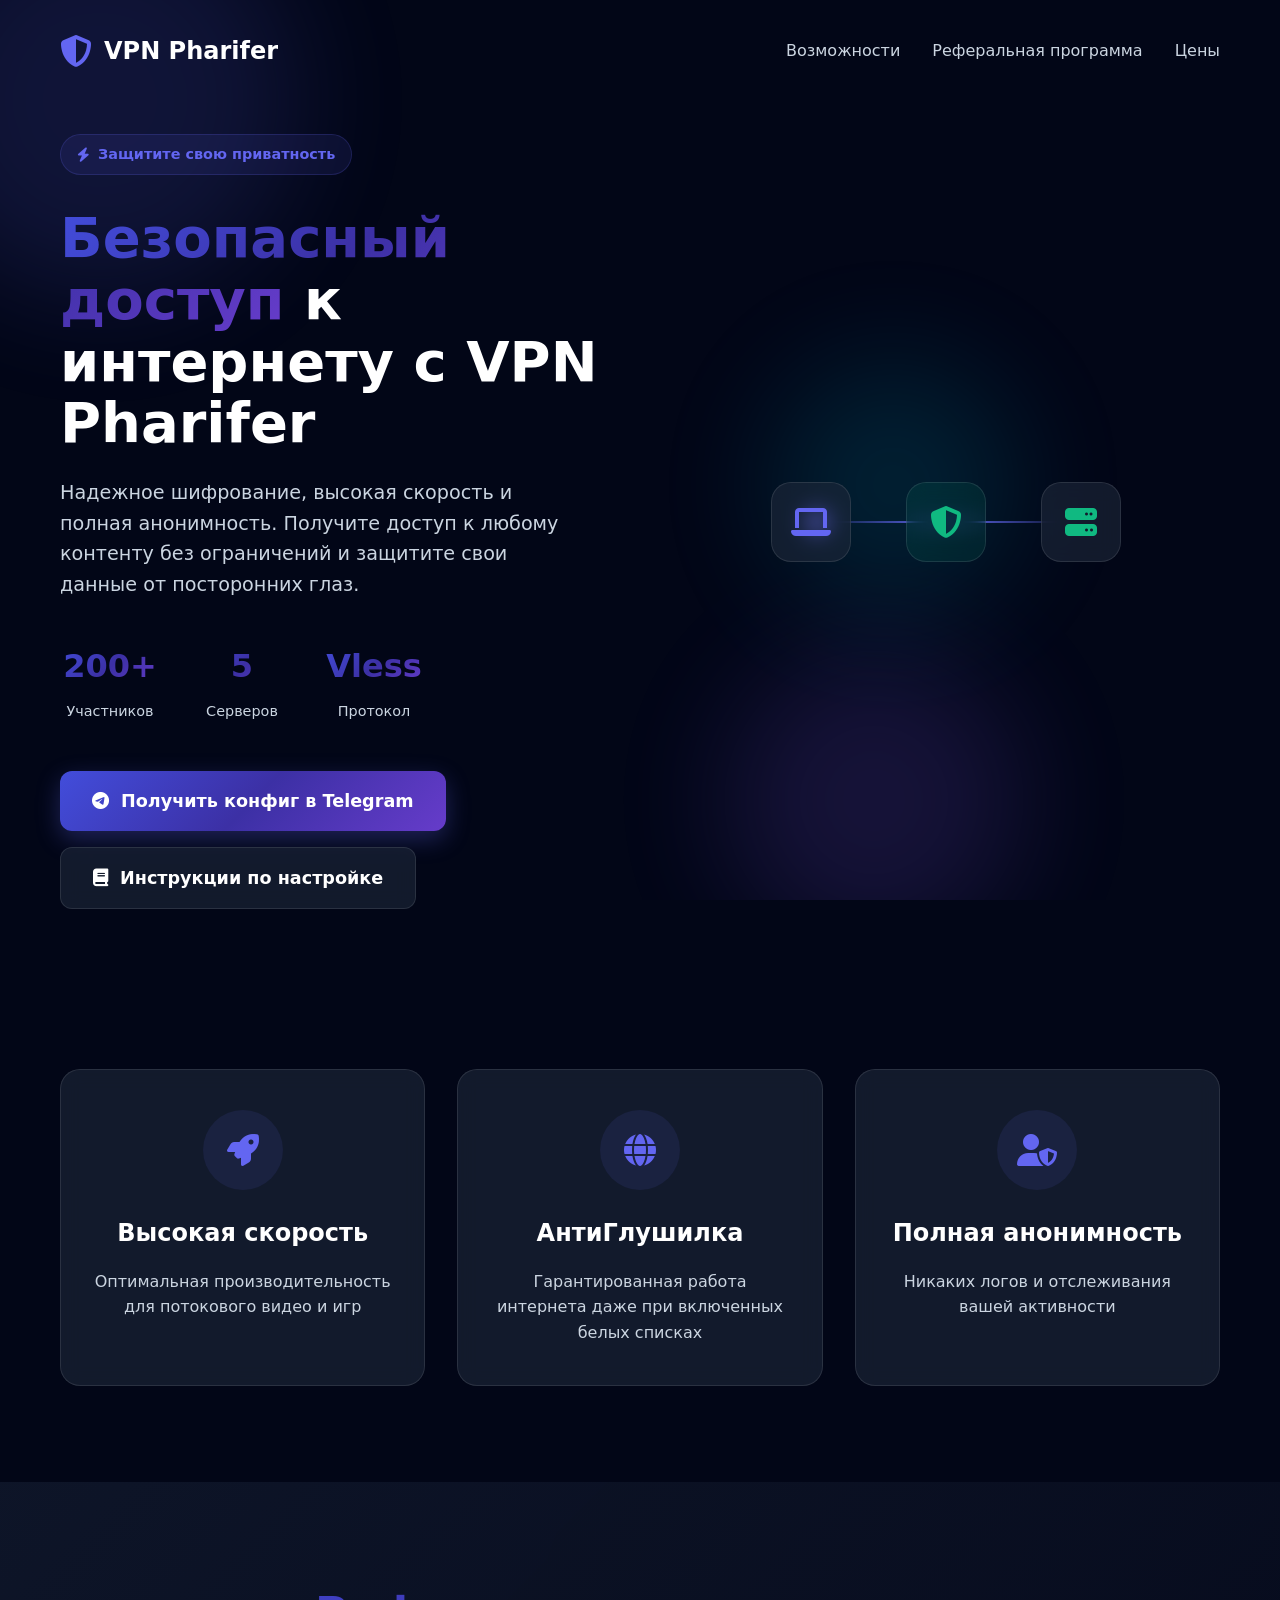
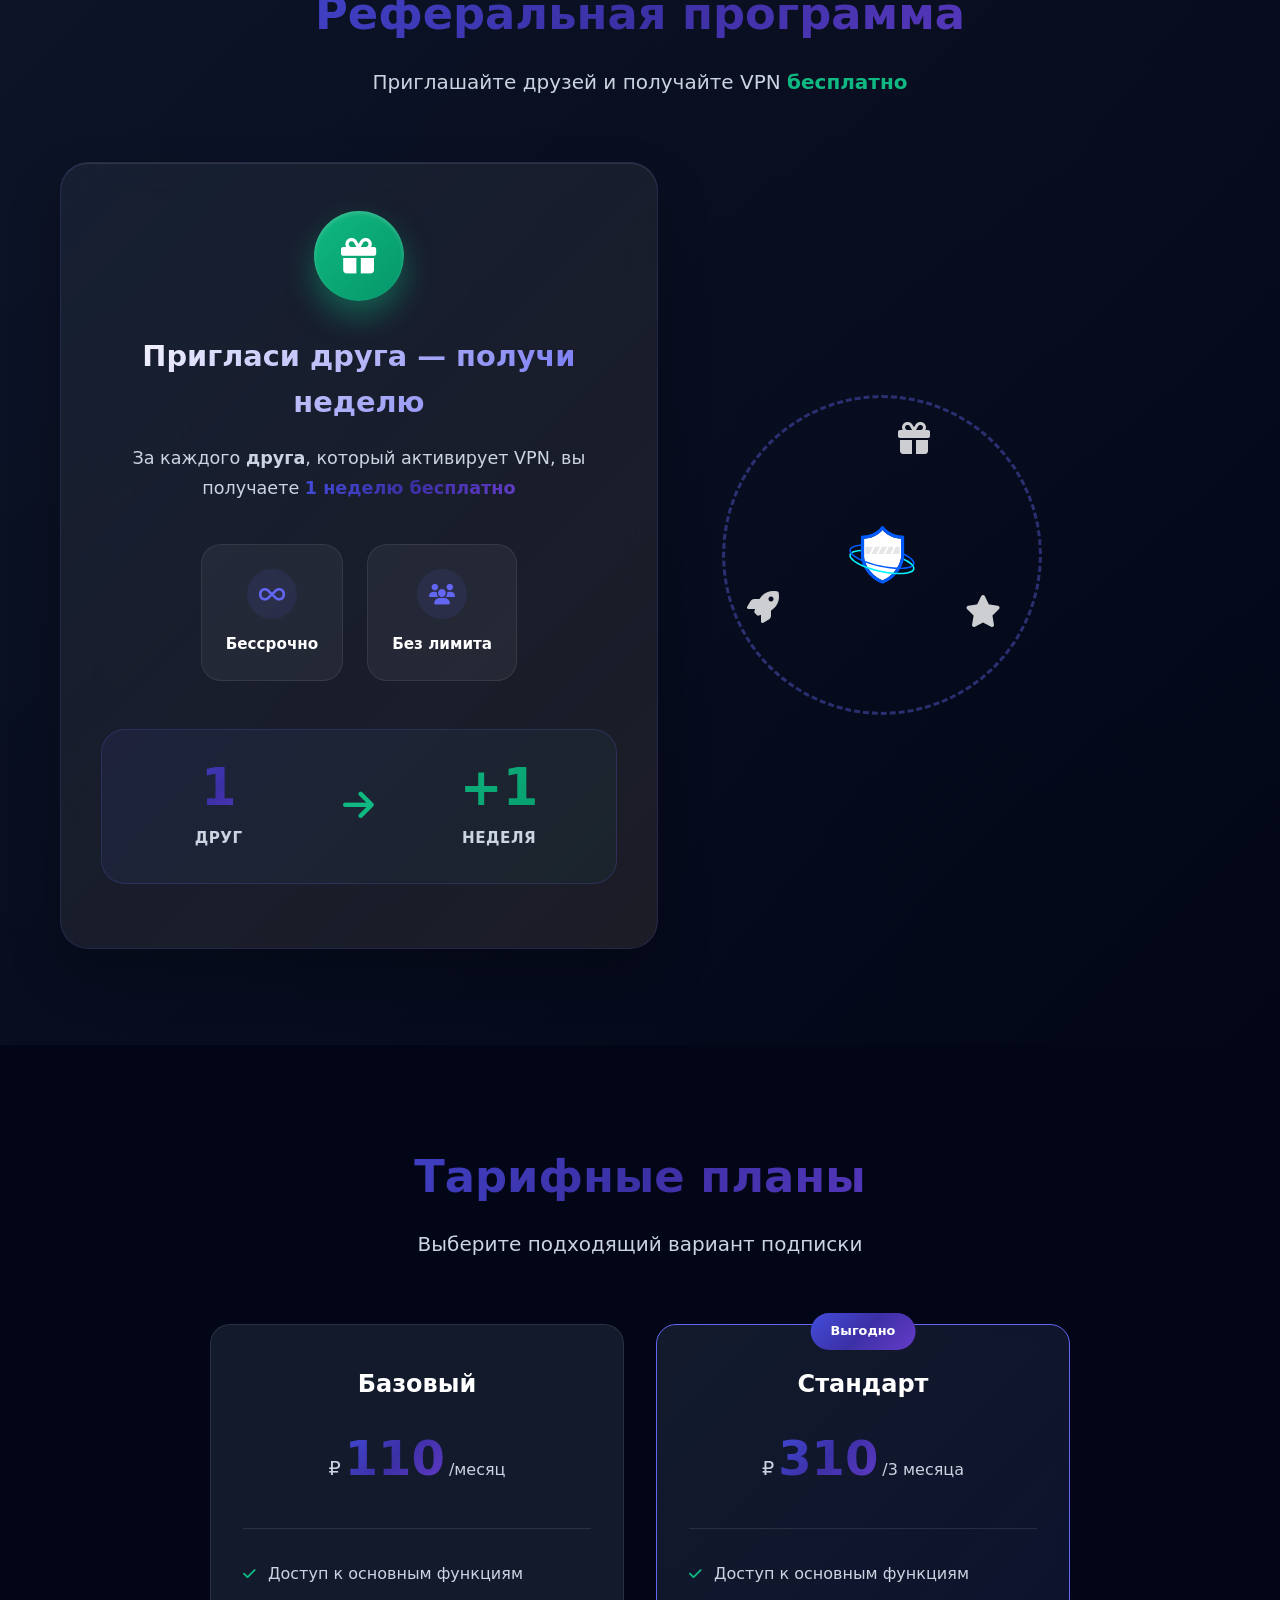
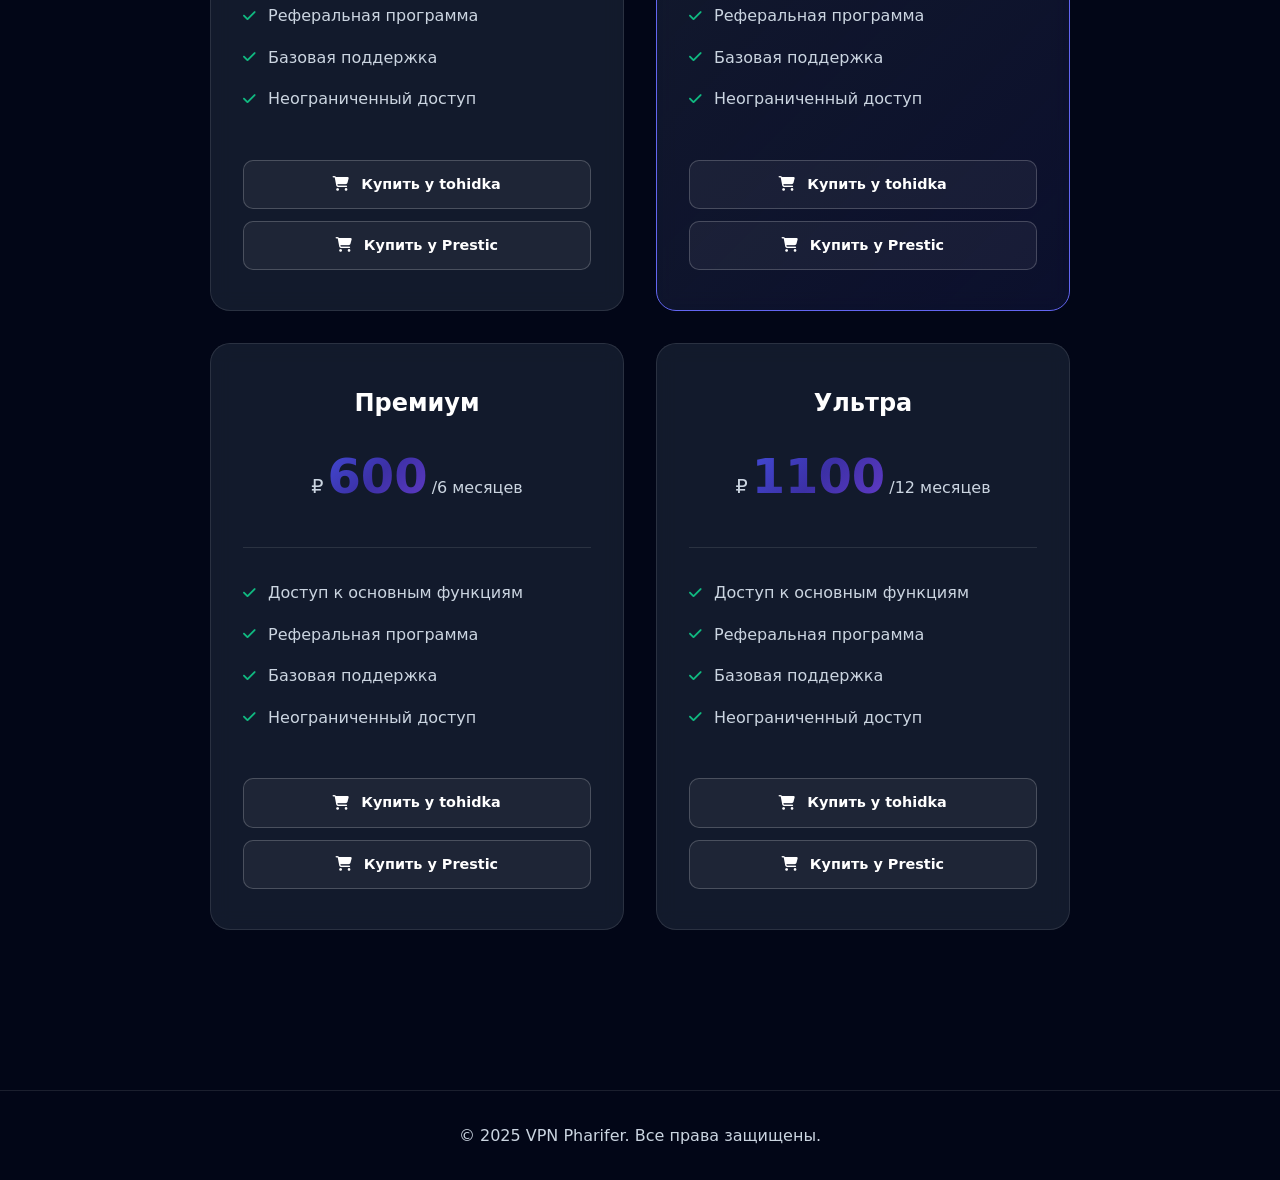
==== commit bcd5541a: "Update index.html" ====
--- a/index.html
+++ b/index.html
@@ -75,12 +75,12 @@
                 <!-- Статистика -->
                 <div class="stats">
                     <div class="stat-item">
-                        <div class="stat-number">100+</div>
+                        <div class="stat-number">200+</div>
                         <div class="stat-label">Участников</div>
                     </div>
                     <div class="stat-item">
-                        <div class="stat-number">4</div>
-                        <div class="stat-label">Сервера</div>
+                        <div class="stat-number">5</div>
+                        <div class="stat-label">Серверов</div>
                     </div>
                     <div class="stat-item">
                         <div class="stat-number">Vless</div>
@@ -333,4 +333,5 @@
         <p>© 2025 VPN Pharifer. Все права защищены.</p>
     </footer>
 </body>
-</html>+
+</html>
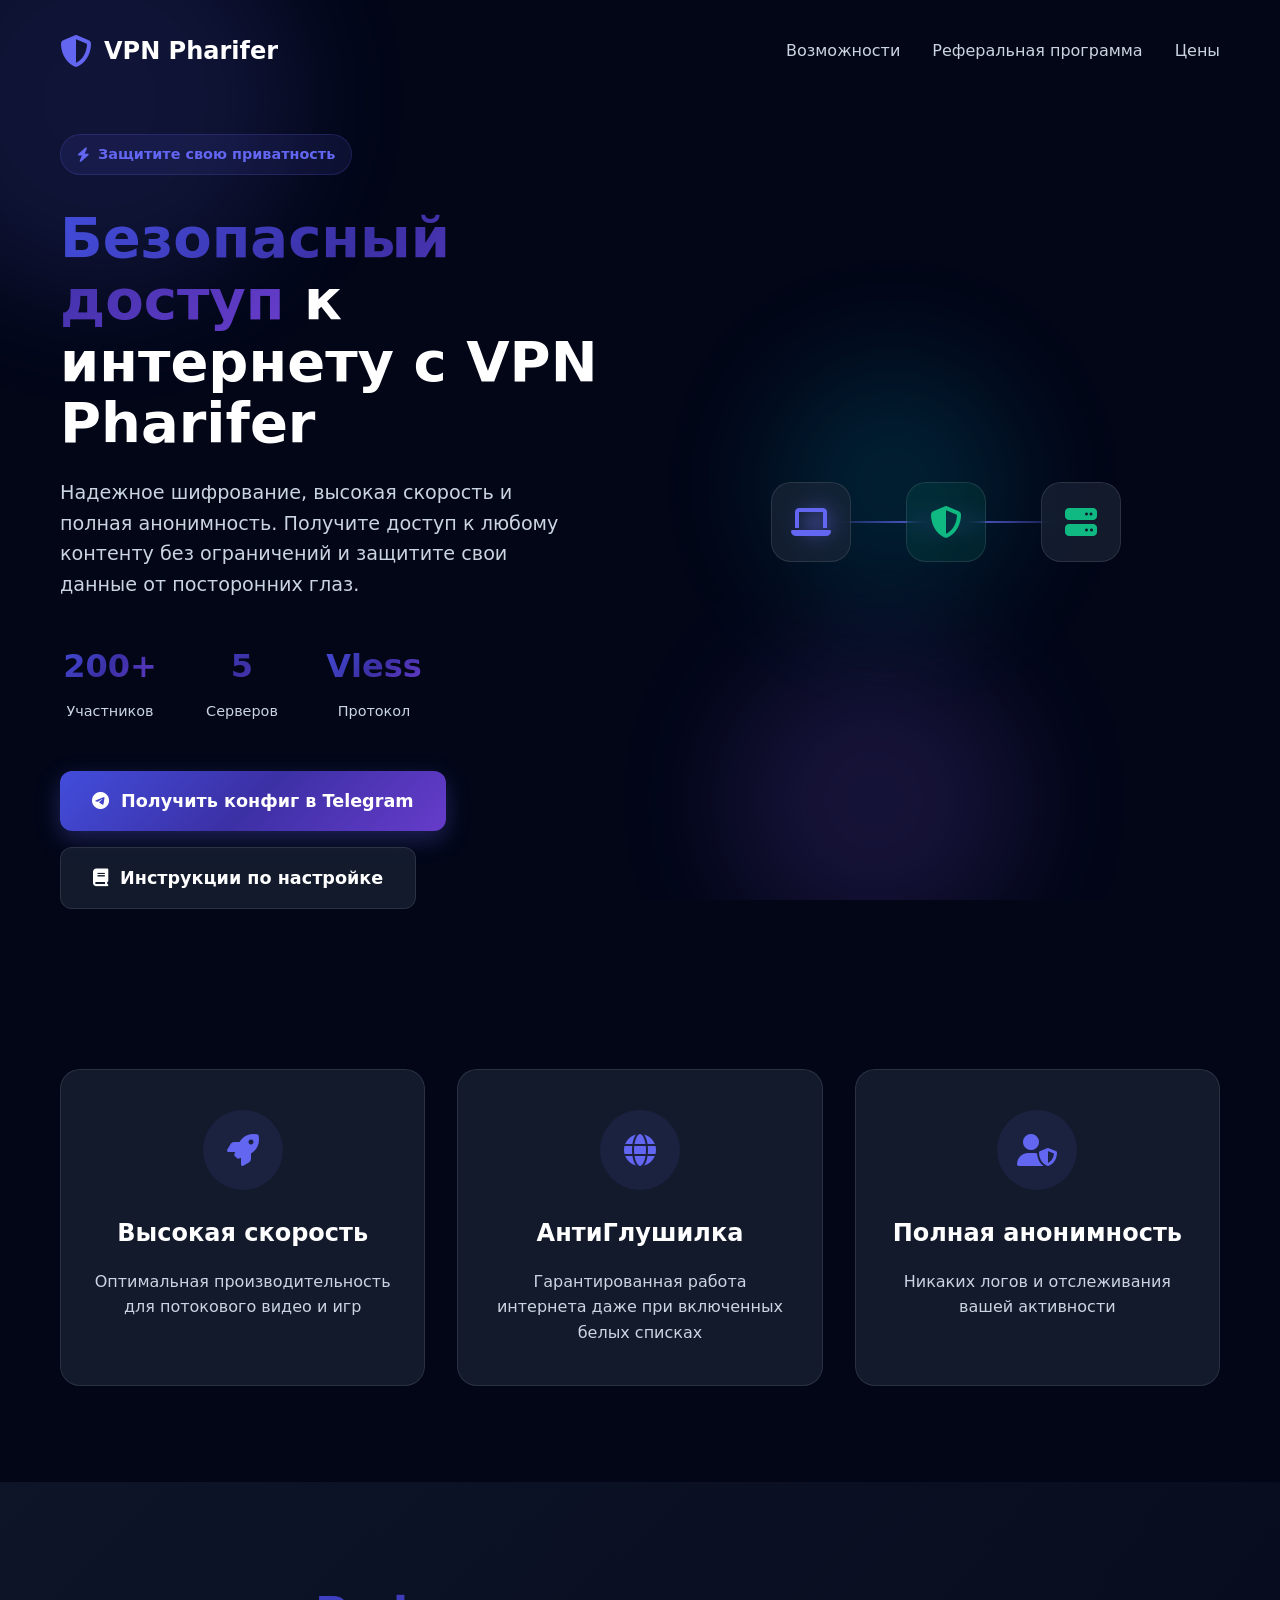
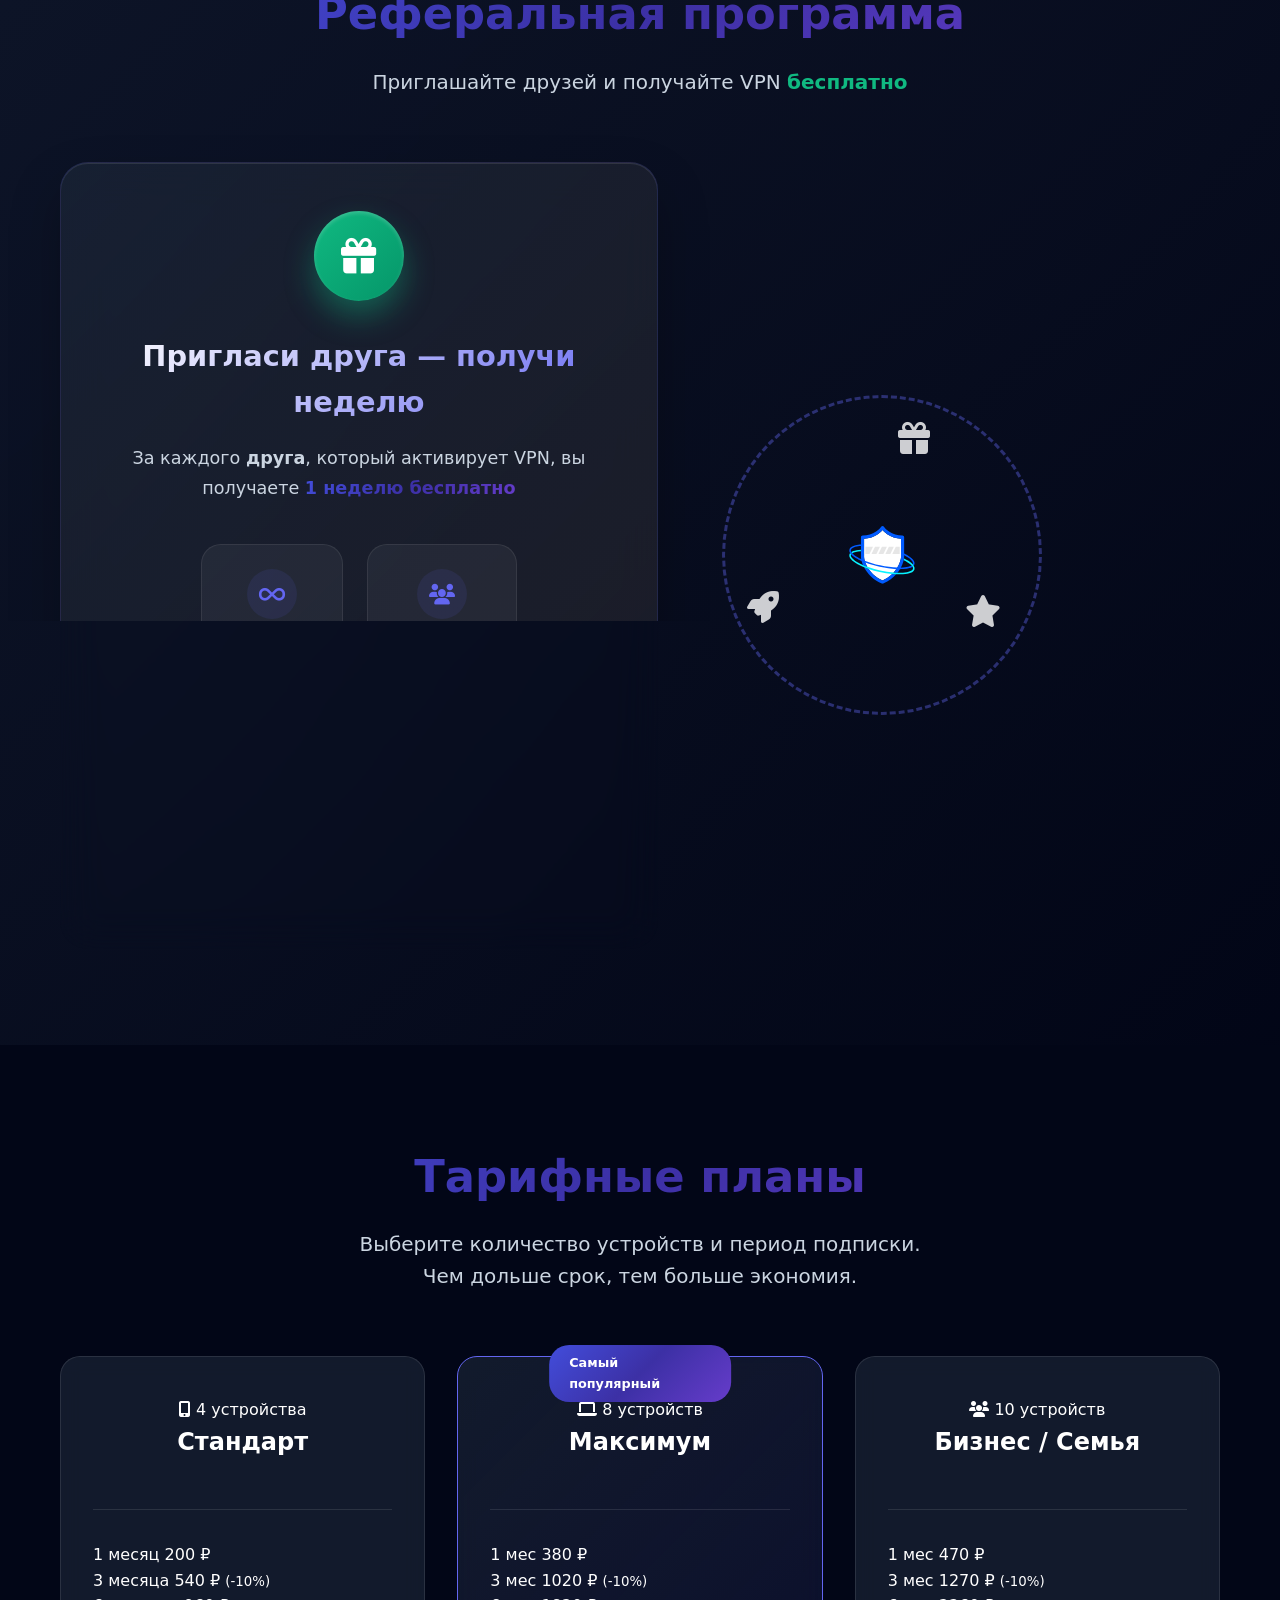
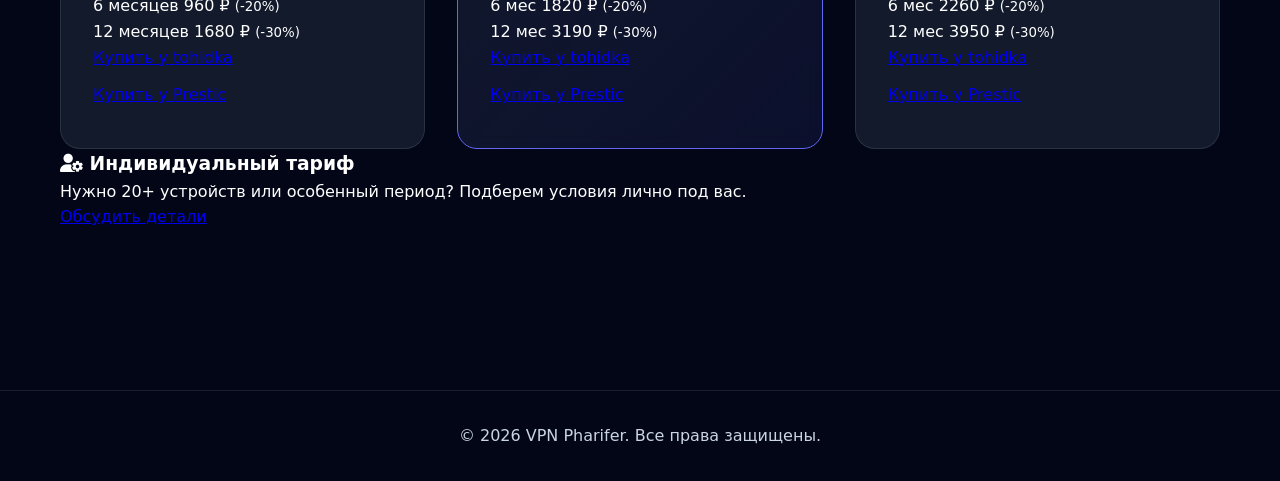
==== commit d19db806: "Refactor index.html with updated content and structure The HTML structure has been updated with new " ====
--- a/index.html
+++ b/index.html
@@ -203,125 +203,87 @@
         </div>
     </section>
 
-    <!-- Тарифы -->
     <section id="pricing" class="pricing-section">
-        <div class="price-container">
+        <div class="container">
             <div class="section-header">
                 <h2>Тарифные планы</h2>
-                <p>Выберите подходящий вариант подписки</p>
+                <p>Выберите количество устройств и период подписки. Чем дольше срок, тем больше экономия.</p>
             </div>
 
             <div class="pricing-grid">
-                <!-- Базовый -->
                 <div class="pricing-card">
                     <div class="pricing-header">
-                        <h3>Базовый</h3>
-                        <div class="price">
-                            <span class="currency">₽</span>
-                            <span class="amount">110</span>
-                            <span class="period">/месяц</span>
-                        </div>
-                    </div>
-                    <ul class="features-list">
-                        <li><i class="fas fa-check"></i> Доступ к основным функциям</li>
-                        <li><i class="fas fa-check"></i> Реферальная программа</li>
-                        <li><i class="fas fa-check"></i> Базовая поддержка</li>
-                        <li><i class="fas fa-check"></i> Неограниченный доступ</li>
-                    </ul>
-                    <div class="sellers">
-                        <div class="seller-buttons">
-                            <a href="https://t.me/tohidka_b?text=Привет,%20хотел%20бы%20приобрести%20VPN%20на%20месяц" target="_blank" rel="noopener" class="btn btn-outline seller-btn">
-                                <i class="fas fa-shopping-cart"></i> Купить у tohidka
-                            </a>
-                            <a href="https://t.me/Prestic?text=Привет,%20хотел%20бы%20приобрести%20VPN%20на%20месяц" target="_blank" rel="noopener" class="btn btn-outline seller-btn">
-                                <i class="fas fa-shopping-cart"></i> Купить у Prestic
-                            </a>
-                        </div>
-                    </div>
-                </div>
-
-                <!-- Стандарт -->
+                        <div class="device-count"><i class="fas fa-mobile-alt"></i> 4 устройства</div>
+                        <h3>Стандарт</h3>
+                    </div>
+                    <div class="price-options">
+                        <div class="price-item">
+                            <span>1 месяц</span>
+                            <span class="cost">200 ₽</span>
+                        </div>
+                        <div class="price-item">
+                            <span>3 месяца</span>
+                            <span class="cost">540 ₽ <small>(-10%)</small></span>
+                        </div>
+                        <div class="price-item">
+                            <span>6 месяцев</span>
+                            <span class="cost">960 ₽ <small>(-20%)</small></span>
+                        </div>
+                        <div class="price-item popular-option">
+                            <span>12 месяцев</span>
+                            <span class="cost">1680 ₽ <small>(-30%)</small></span>
+                        </div>
+                    </div>
+                    <div class="seller-buttons">
+                        <a href="https://t.me/tohidka_b" target="_blank" class="btn-buy">Купить у tohidka</a>
+                        <a href="https://t.me/Prestic" target="_blank" class="btn-buy secondary">Купить у Prestic</a>
+                    </div>
+                </div>
+
                 <div class="pricing-card popular">
-                    <div class="popular-badge">Выгодно</div>
+                    <div class="popular-badge">Самый популярный</div>
                     <div class="pricing-header">
-                        <h3>Стандарт</h3>
-                        <div class="price">
-                            <span class="currency">₽</span>
-                            <span class="amount">310</span>
-                            <span class="period">/3 месяца</span>
-                        </div>
-                    </div>
-                    <ul class="features-list">
-                        <li><i class="fas fa-check"></i> Доступ к основным функциям</li>
-                        <li><i class="fas fa-check"></i> Реферальная программа</li>
-                        <li><i class="fas fa-check"></i> Базовая поддержка</li>
-                        <li><i class="fas fa-check"></i> Неограниченный доступ</li>
-                    </ul>
-                    <div class="sellers">
-                        <div class="seller-buttons">
-                            <a href="https://t.me/tohidka_b?text=Привет,%20хотел%20бы%20приобрести%20VPN%20на%203%20месяца" target="_blank" rel="noopener" class="btn btn-outline seller-btn">
-                                <i class="fas fa-shopping-cart"></i> Купить у tohidka
-                            </a>
-                            <a href="https://t.me/Prestic?text=Привет,%20хотел%20бы%20приобрести%20VPN%20на%203%20месяца" target="_blank" rel="noopener" class="btn btn-outline seller-btn">
-                                <i class="fas fa-shopping-cart"></i> Купить у Prestic
-                            </a>
-                        </div>
-                    </div>
-                </div>
-
-                <!-- Премиум -->
+                        <div class="device-count"><i class="fas fa-laptop"></i> 8 устройств</div>
+                        <h3>Максимум</h3>
+                    </div>
+                    <div class="price-options">
+                        <div class="price-item"><span>1 мес</span> <span class="cost">380 ₽</span></div>
+                        <div class="price-item"><span>3 мес</span> <span class="cost">1020 ₽ <small>(-10%)</small></span></div>
+                        <div class="price-item"><span>6 мес</span> <span class="cost">1820 ₽ <small>(-20%)</small></span></div>
+                        <div class="price-item popular-option"><span>12 мес</span> <span class="cost">3190 ₽ <small>(-30%)</small></span></div>
+                    </div>
+                    <div class="seller-buttons">
+                        <a href="https://t.me/tohidka_b" target="_blank" class="btn-buy primary">Купить у tohidka</a>
+                        <a href="https://t.me/Prestic" target="_blank" class="btn-buy secondary">Купить у Prestic</a>
+                    </div>
+                </div>
+
                 <div class="pricing-card">
                     <div class="pricing-header">
-                        <h3>Премиум</h3>
-                        <div class="price">
-                            <span class="currency">₽</span>
-                            <span class="amount">600</span>
-                            <span class="period">/6 месяцев</span>
-                        </div>
-                    </div>
-                    <ul class="features-list">
-                        <li><i class="fas fa-check"></i> Доступ к основным функциям</li>
-                        <li><i class="fas fa-check"></i> Реферальная программа</li>
-                        <li><i class="fas fa-check"></i> Базовая поддержка</li>
-                        <li><i class="fas fa-check"></i> Неограниченный доступ</li>
-                    </ul>
-                    <div class="sellers">
-                        <div class="seller-buttons">
-                            <a href="https://t.me/tohidka_b?text=Привет,%20хотел%20бы%20приобрести%20VPN%20на%206%20месяцев" target="_blank" rel="noopener" class="btn btn-outline seller-btn">
-                                <i class="fas fa-shopping-cart"></i> Купить у tohidka
-                            </a>
-                            <a href="https://t.me/Prestic?text=Привет,%20хотел%20бы%20приобрести%20VPN%20на%206%20месяцев" target="_blank" rel="noopener" class="btn btn-outline seller-btn">
-                                <i class="fas fa-shopping-cart"></i> Купить у Prestic
-                            </a>
-                        </div>
-                    </div>
-                </div>
-
-                <!-- Ультра -->
-                <div class="pricing-card">
-                    <div class="pricing-header">
-                        <h3>Ультра</h3>
-                        <div class="price">
-                            <span class="currency">₽</span>
-                            <span class="amount">1100</span>
-                            <span class="period">/12 месяцев</span>
-                        </div>
-                    </div>
-                    <ul class="features-list">
-                        <li><i class="fas fa-check"></i> Доступ к основным функциям</li>
-                        <li><i class="fas fa-check"></i> Реферальная программа</li>
-                        <li><i class="fas fa-check"></i> Базовая поддержка</li>
-                        <li><i class="fas fa-check"></i> Неограниченный доступ</li>
-                    </ul>
-                    <div class="sellers">
-                        <div class="seller-buttons">
-                            <a href="https://t.me/tohidka_b?text=Привет,%20хотел%20бы%20приобрести%20VPN%20на%2012%20месяцев" target="_blank" rel="noopener" class="btn btn-outline seller-btn">
-                                <i class="fas fa-shopping-cart"></i> Купить у tohidka
-                            </a>
-                            <a href="https://t.me/Prestic?text=Привет,%20хотел%20бы%20приобрести%20VPN%20на%2012%20месяцев" target="_blank" rel="noopener" class="btn btn-outline seller-btn">
-                                <i class="fas fa-shopping-cart"></i> Купить у Prestic
-                            </a>
-                        </div>
+                        <div class="device-count"><i class="fas fa-users"></i> 10 устройств</div>
+                        <h3>Бизнес / Семья</h3>
+                    </div>
+                    <div class="price-options">
+                        <div class="price-item"><span>1 мес</span> <span class="cost">470 ₽</span></div>
+                        <div class="price-item"><span>3 мес</span> <span class="cost">1270 ₽ <small>(-10%)</small></span></div>
+                        <div class="price-item"><span>6 мес</span> <span class="cost">2260 ₽ <small>(-20%)</small></span></div>
+                        <div class="price-item popular-option"><span>12 мес</span> <span class="cost">3950 ₽ <small>(-30%)</small></span></div>
+                    </div>
+                    <div class="seller-buttons">
+                        <a href="https://t.me/tohidka_b" target="_blank" class="btn-buy">Купить у tohidka</a>
+                        <a href="https://t.me/Prestic" target="_blank" class="btn-buy secondary">Купить у Prestic</a>
+                    </div>
+                </div>
+            </div>
+
+            <div class="custom-plan fade-in-up">
+                <div class="custom-content">
+                    <div class="custom-text">
+                        <h3><i class="fas fa-user-cog"></i> Индивидуальный тариф</h3>
+                        <p>Нужно 20+ устройств или особенный период? Подберем условия лично под вас.</p>
+                    </div>
+                    <div class="custom-action">
+                        <a href="https://t.me/tohidka_b" class="btn-custom">Обсудить детали</a>
                     </div>
                 </div>
             </div>
@@ -330,7 +292,7 @@
 
     <!-- Футер -->
     <footer class="footer">
-        <p>© 2025 VPN Pharifer. Все права защищены.</p>
+        <p>© 2026 VPN Pharifer. Все права защищены.</p>
     </footer>
 </body>
 
